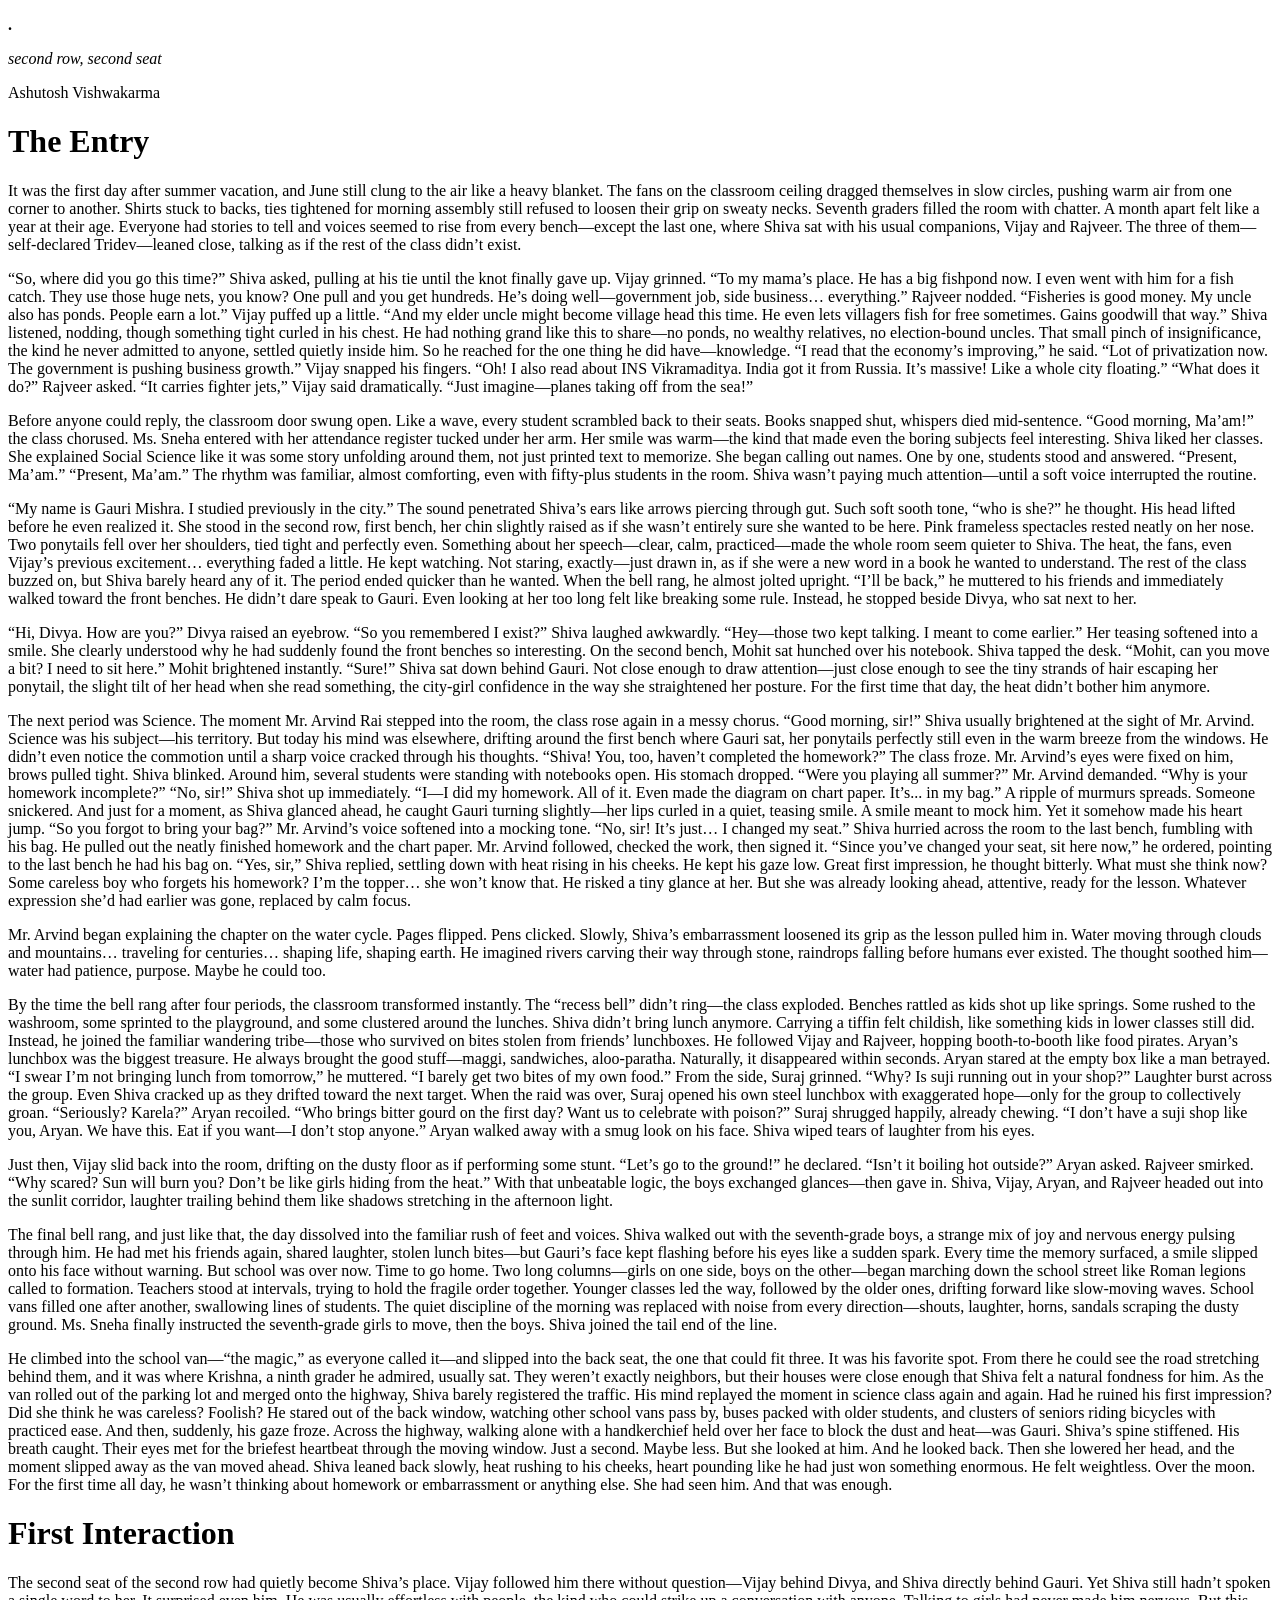
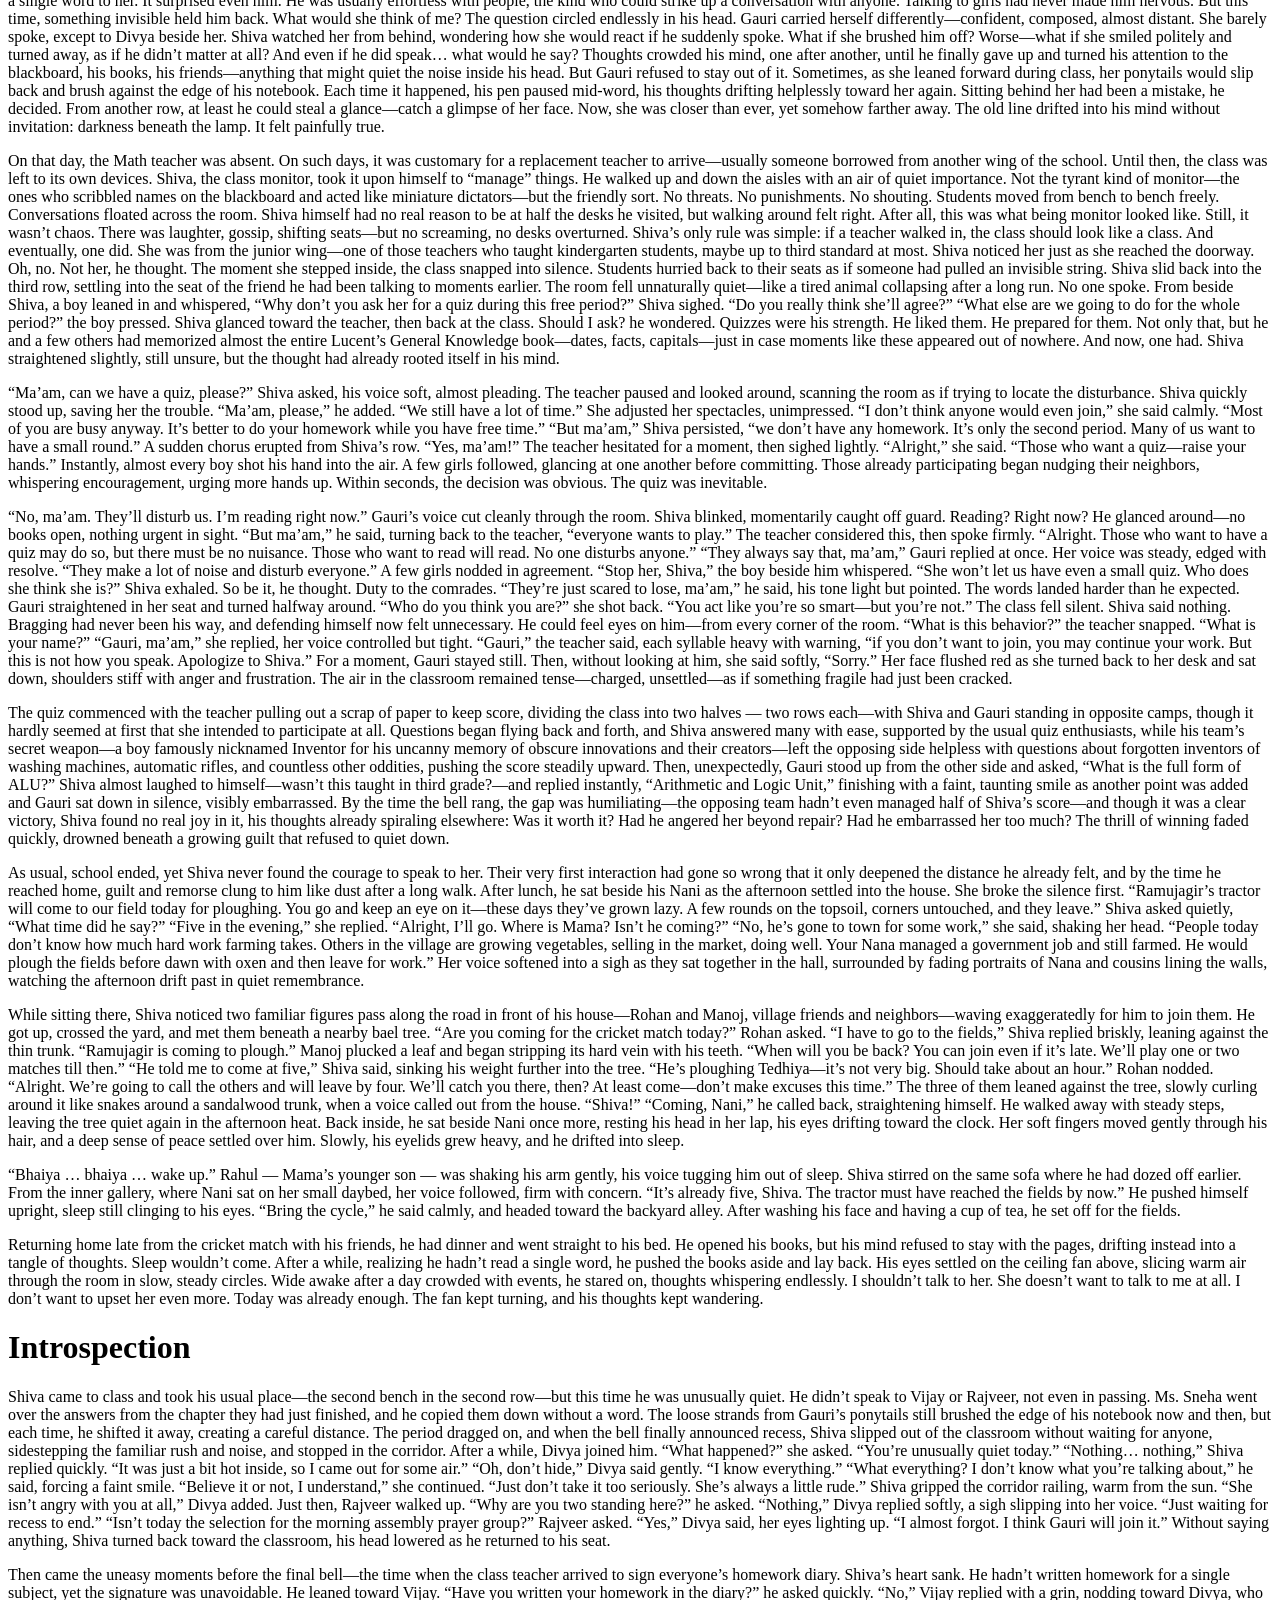
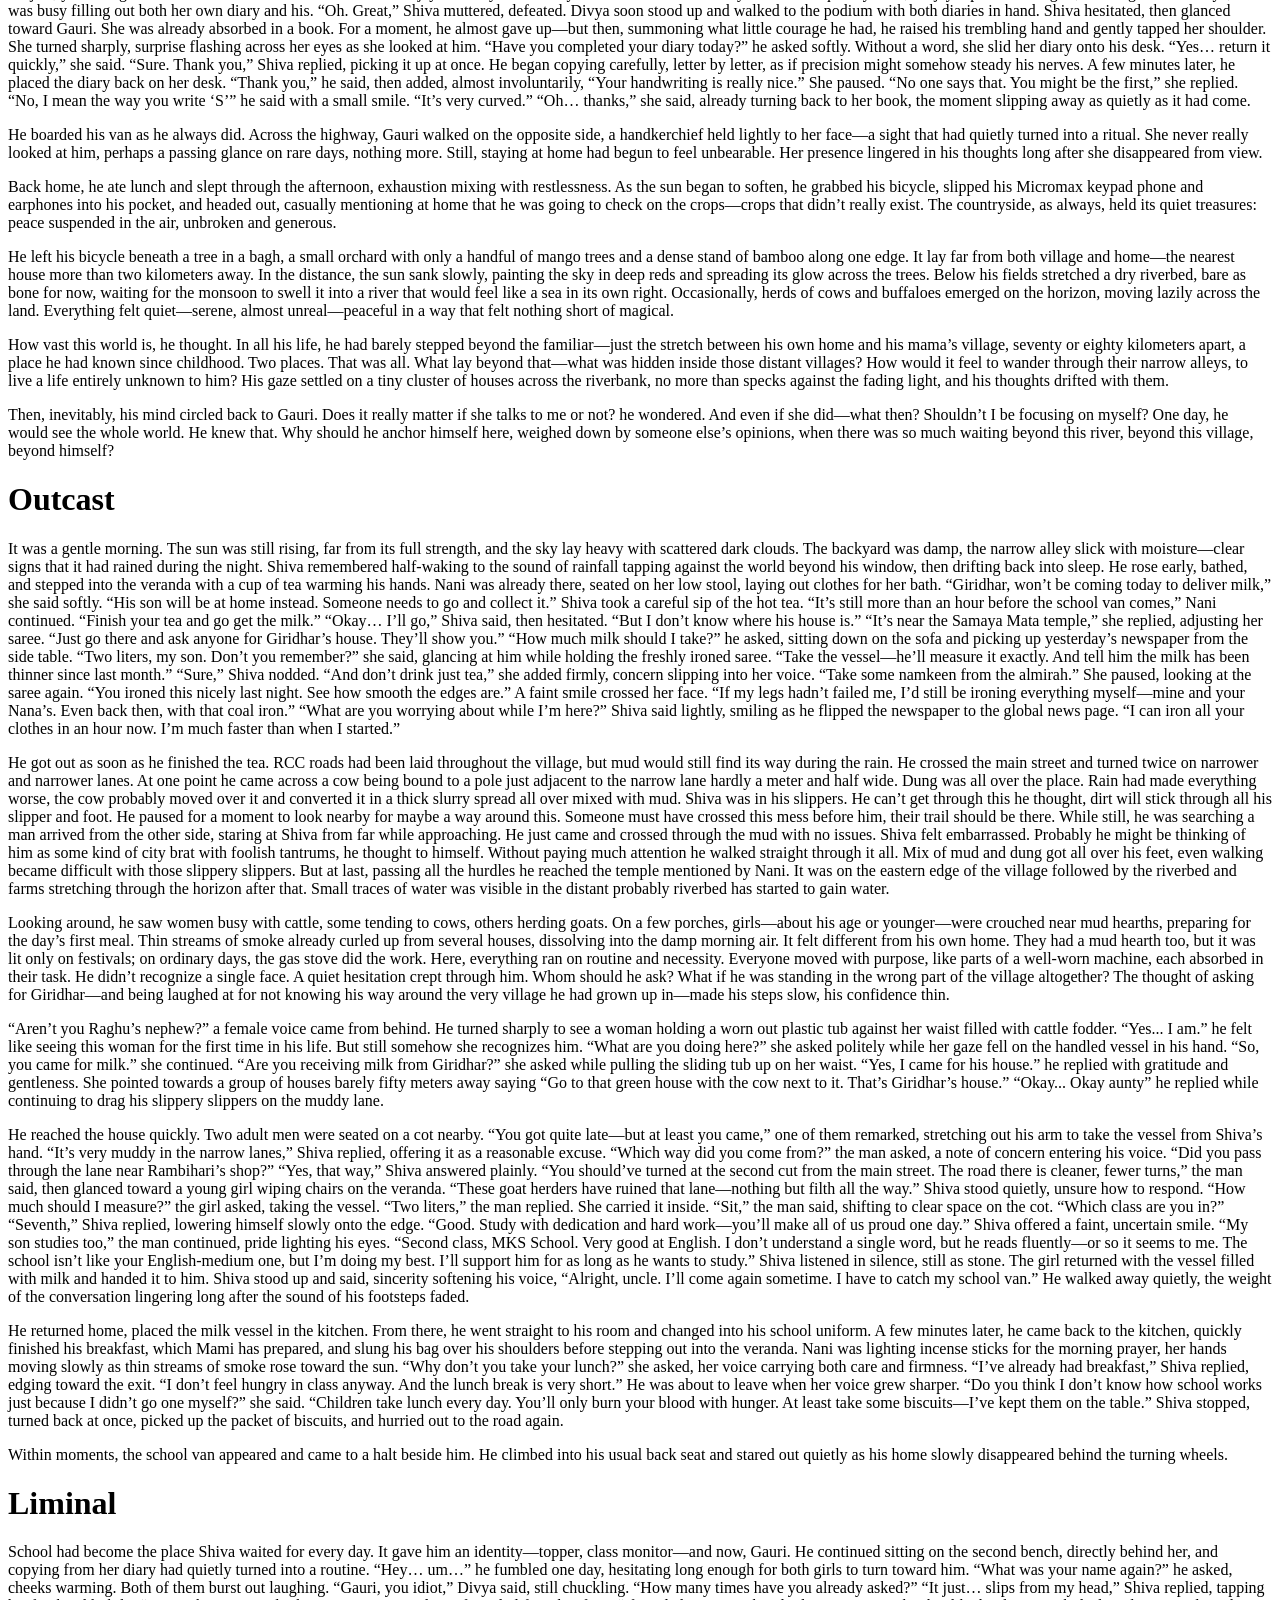
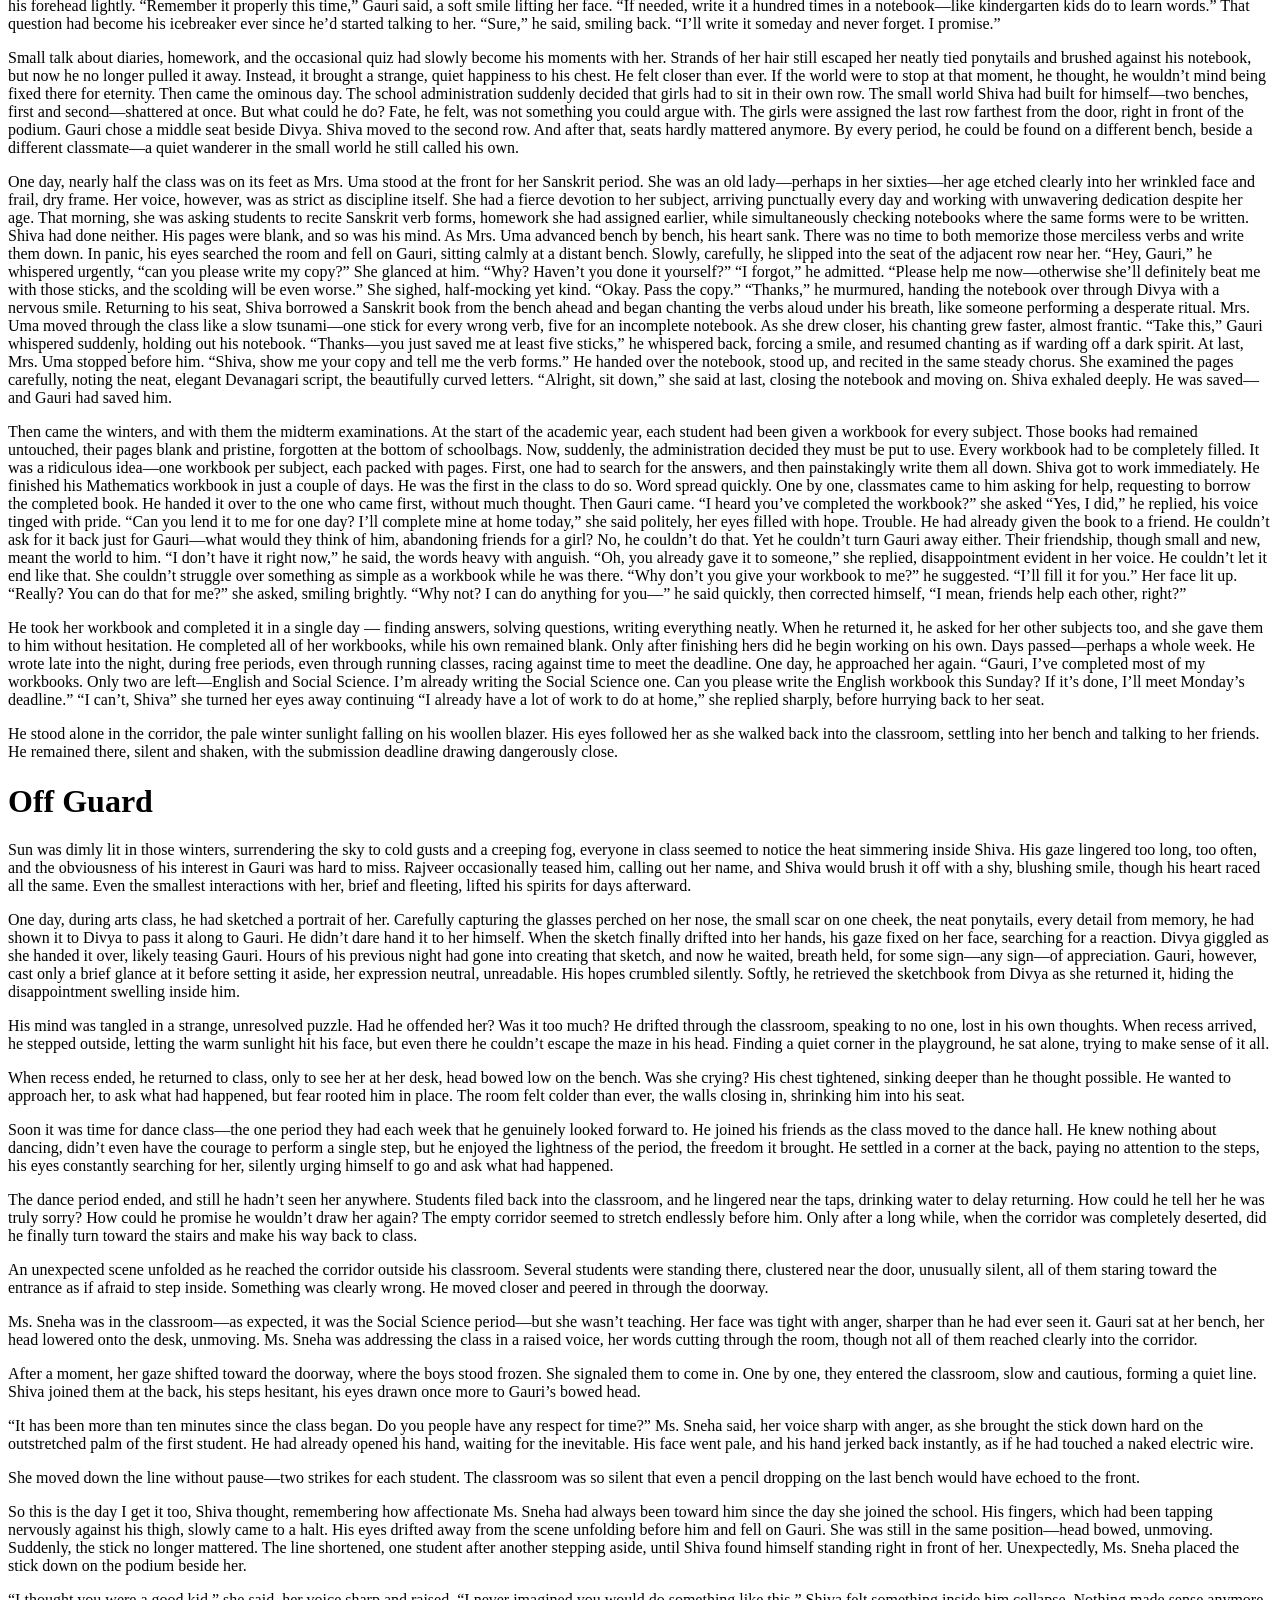
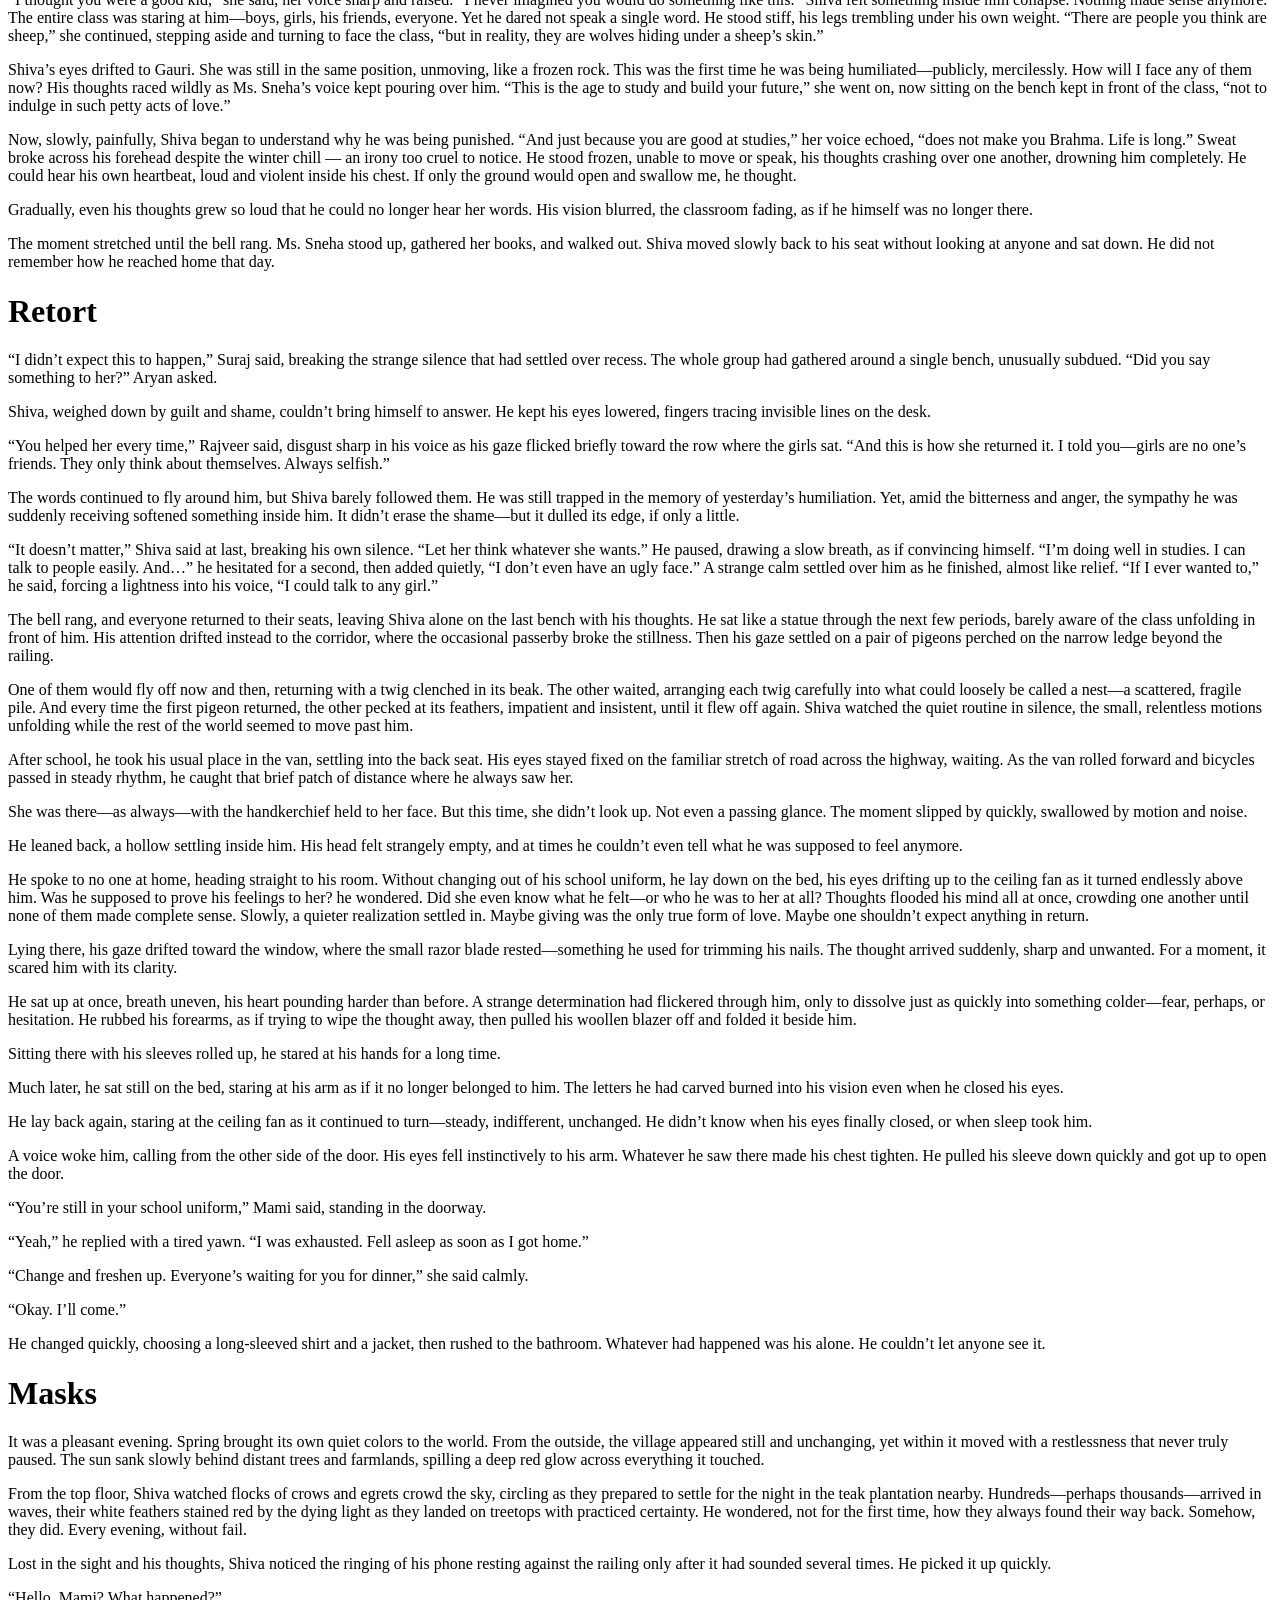
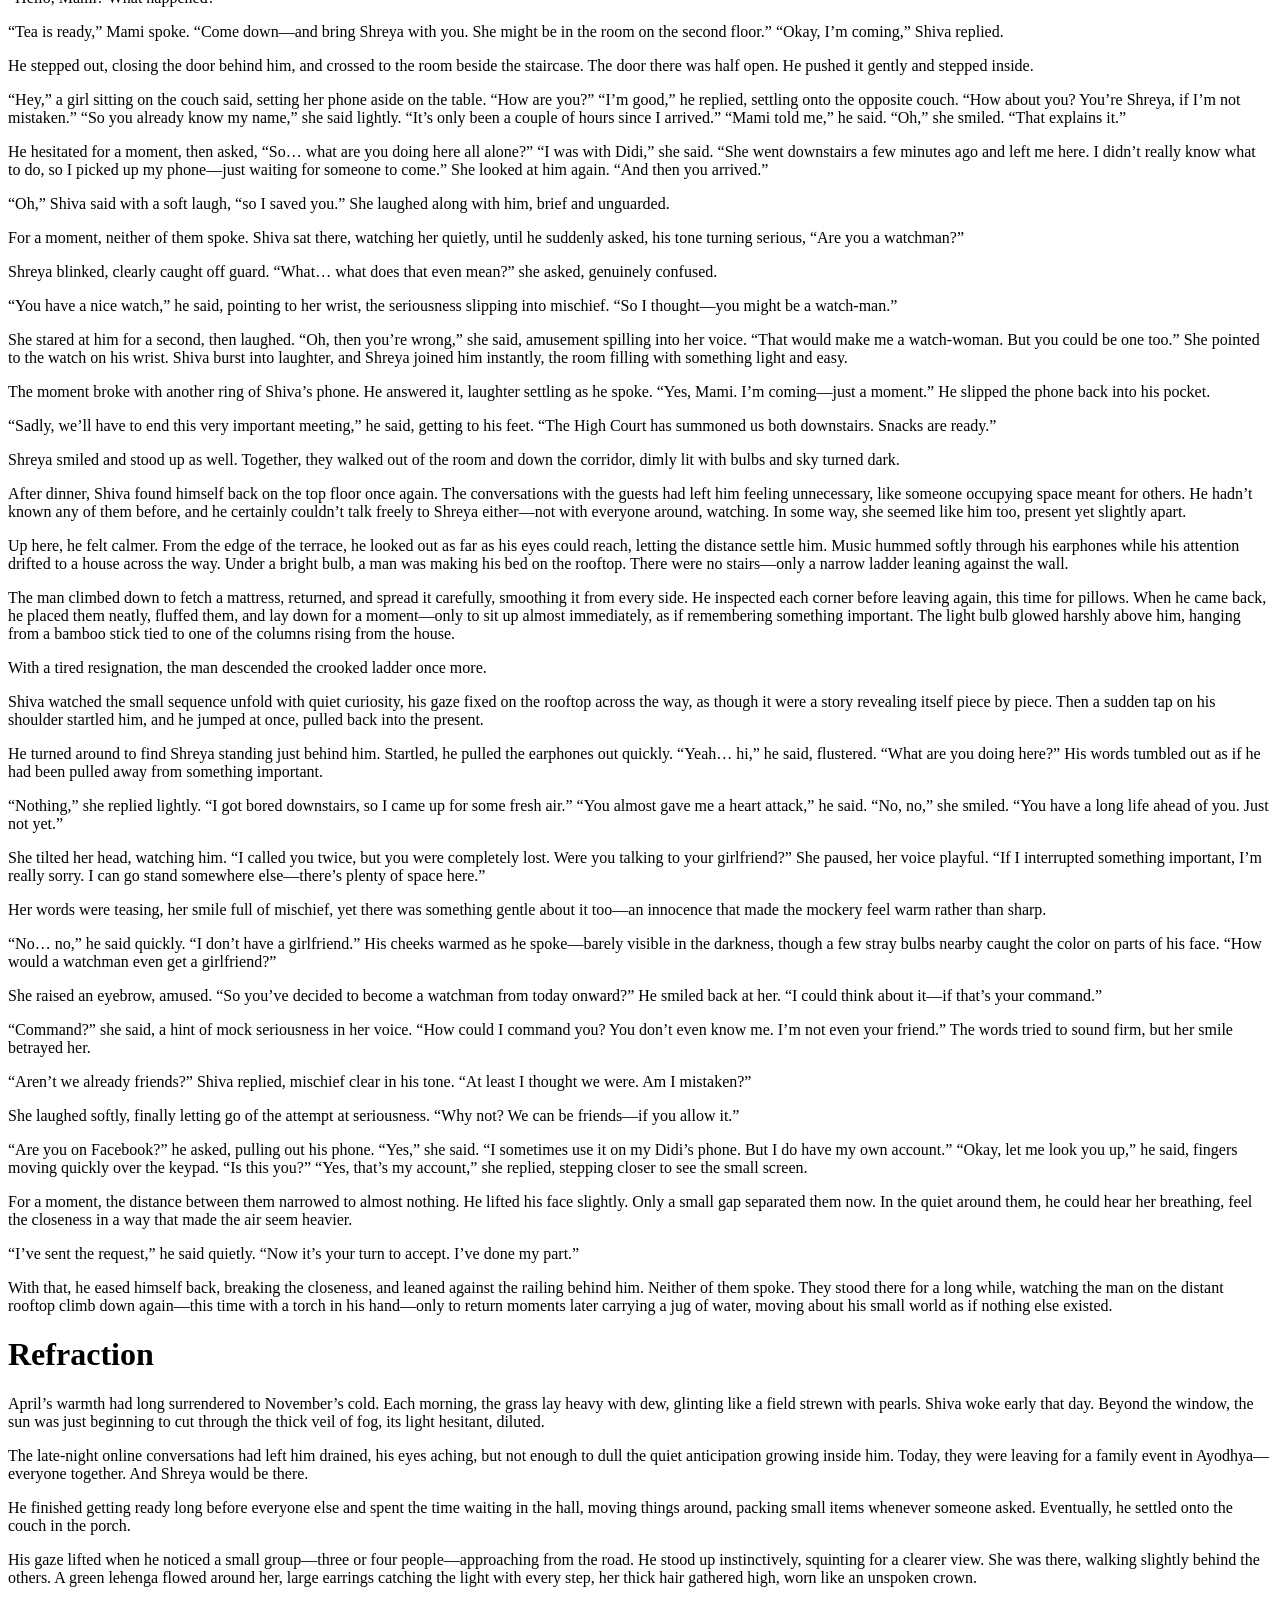
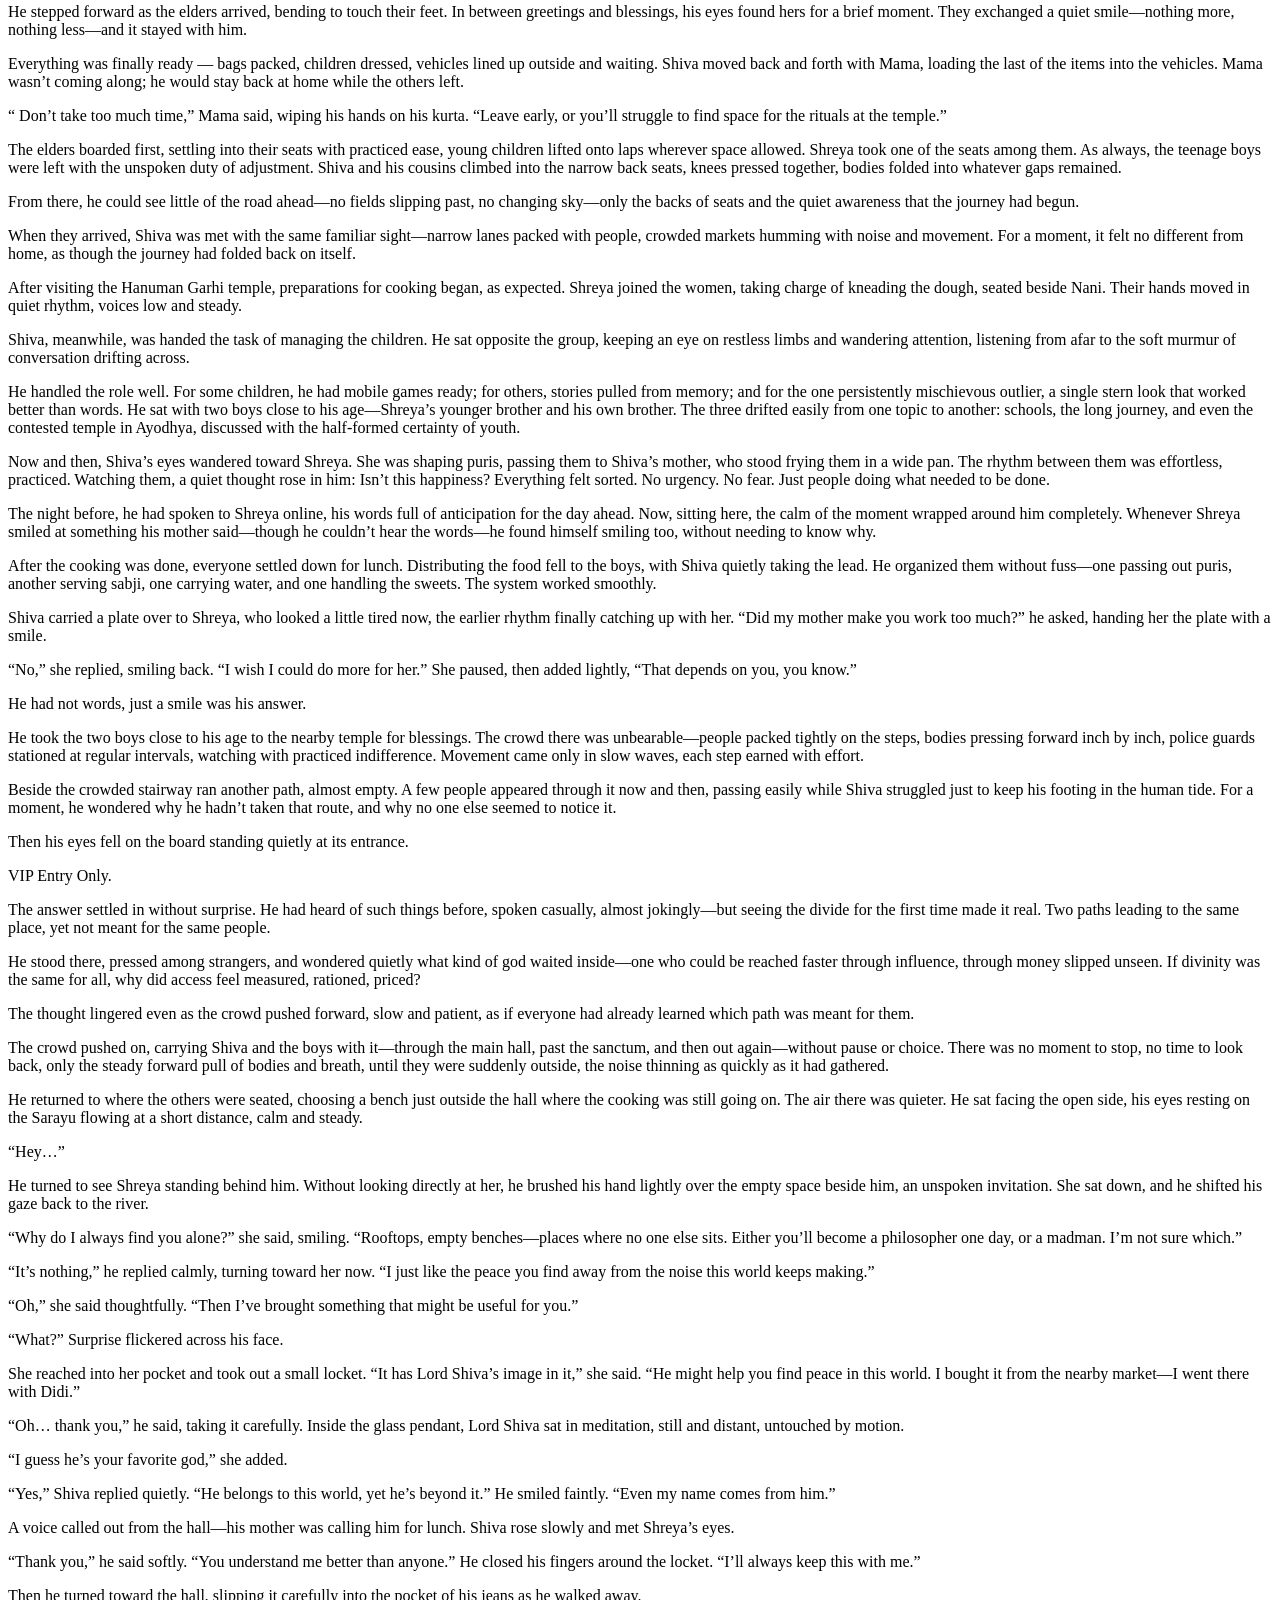
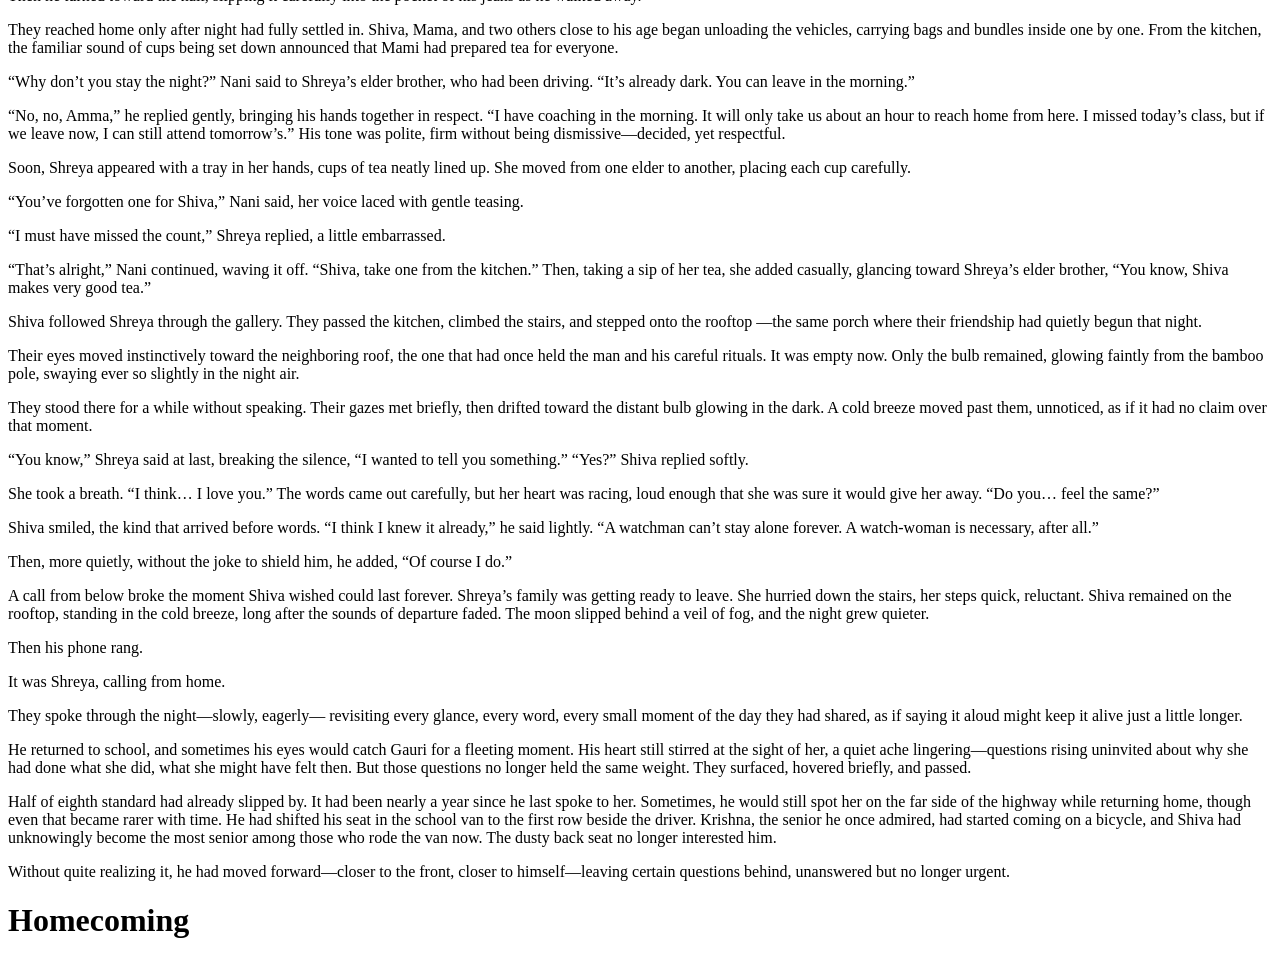
==== index.html @ 2af482b9 "Added html" ====
<!DOCTYPE html>
<html xmlns="http://www.w3.org/1999/xhtml" lang="" xml:lang="">
<head>
  <meta charset="utf-8" />
  <meta name="generator" content="pandoc" />
  <meta name="viewport" content="width=device-width, initial-scale=1.0, user-scalable=yes" />
  <title>[dot]</title>
  <style>
    code{white-space: pre-wrap;}
    span.smallcaps{font-variant: small-caps;}
    div.columns{display: flex; gap: min(4vw, 1.5em);}
    div.column{flex: auto; overflow-x: auto;}
    div.hanging-indent{margin-left: 1.5em; text-indent: -1.5em;}
    /* The extra [class] is a hack that increases specificity enough to
       override a similar rule in reveal.js */
    ul.task-list[class]{list-style: none;}
    ul.task-list li input[type="checkbox"] {
      font-size: inherit;
      width: 0.8em;
      margin: 0 0.8em 0.2em -1.6em;
      vertical-align: middle;
    }
  </style>
  <link rel="stylesheet" href="style.css" />
</head>
<body>
<div class="titlepage">
<div class="center">
<p><span><strong>.</strong></span></p>
<p><span><em>second row, second seat</em></span></p>
<p><span>Ashutosh Vishwakarma</span></p>
</div>
</div>
<h1 id="the-entry">The Entry</h1>
<p>It was the first day after summer vacation, and June still clung to
the air like a heavy blanket. The fans on the classroom ceiling dragged
themselves in slow circles, pushing warm air from one corner to another.
Shirts stuck to backs, ties tightened for morning assembly still refused
to loosen their grip on sweaty necks. Seventh graders filled the room
with chatter. A month apart felt like a year at their age. Everyone had
stories to tell and voices seemed to rise from every bench—except the
last one, where Shiva sat with his usual companions, Vijay and Rajveer.
The three of them—self-declared Tridev—leaned close, talking as if the
rest of the class didn’t exist.</p>
<p>“So, where did you go this time?” Shiva asked, pulling at his tie
until the knot finally gave up. Vijay grinned. “To my mama’s place. He
has a big fishpond now. I even went with him for a fish catch. They use
those huge nets, you know? One pull and you get hundreds. He’s doing
well—government job, side business… everything.” Rajveer nodded.
“Fisheries is good money. My uncle also has ponds. People earn a lot.”
Vijay puffed up a little. “And my elder uncle might become village head
this time. He even lets villagers fish for free sometimes. Gains
goodwill that way.” Shiva listened, nodding, though something tight
curled in his chest. He had nothing grand like this to share—no ponds,
no wealthy relatives, no election-bound uncles. That small pinch of
insignificance, the kind he never admitted to anyone, settled quietly
inside him. So he reached for the one thing he did have—knowledge. “I
read that the economy’s improving,” he said. “Lot of privatization now.
The government is pushing business growth.” Vijay snapped his fingers.
“Oh! I also read about INS Vikramaditya. India got it from Russia. It’s
massive! Like a whole city floating.” “What does it do?” Rajveer asked.
“It carries fighter jets,” Vijay said dramatically. “Just imagine—planes
taking off from the sea!”</p>
<p>Before anyone could reply, the classroom door swung open. Like a
wave, every student scrambled back to their seats. Books snapped shut,
whispers died mid-sentence. “Good morning, Ma’am!” the class chorused.
Ms. Sneha entered with her attendance register tucked under her arm. Her
smile was warm—the kind that made even the boring subjects feel
interesting. Shiva liked her classes. She explained Social Science like
it was some story unfolding around them, not just printed text to
memorize. She began calling out names. One by one, students stood and
answered. “Present, Ma’am.” “Present, Ma’am.” The rhythm was familiar,
almost comforting, even with fifty-plus students in the room. Shiva
wasn’t paying much attention—until a soft voice interrupted the
routine.</p>
<p>“My name is Gauri Mishra. I studied previously in the city.” The
sound penetrated Shiva’s ears like arrows piercing through gut. Such
soft sooth tone, “who is she?” he thought. His head lifted before he
even realized it. She stood in the second row, first bench, her chin
slightly raised as if she wasn’t entirely sure she wanted to be here.
Pink frameless spectacles rested neatly on her nose. Two ponytails fell
over her shoulders, tied tight and perfectly even. Something about her
speech—clear, calm, practiced—made the whole room seem quieter to Shiva.
The heat, the fans, even Vijay’s previous excitement… everything faded a
little. He kept watching. Not staring, exactly—just drawn in, as if she
were a new word in a book he wanted to understand. The rest of the class
buzzed on, but Shiva barely heard any of it. The period ended quicker
than he wanted. When the bell rang, he almost jolted upright. “I’ll be
back,” he muttered to his friends and immediately walked toward the
front benches. He didn’t dare speak to Gauri. Even looking at her too
long felt like breaking some rule. Instead, he stopped beside Divya, who
sat next to her.</p>
<p>“Hi, Divya. How are you?” Divya raised an eyebrow. “So you remembered
I exist?” Shiva laughed awkwardly. “Hey—those two kept talking. I meant
to come earlier.” Her teasing softened into a smile. She clearly
understood why he had suddenly found the front benches so interesting.
On the second bench, Mohit sat hunched over his notebook. Shiva tapped
the desk. “Mohit, can you move a bit? I need to sit here.” Mohit
brightened instantly. “Sure!” Shiva sat down behind Gauri. Not close
enough to draw attention—just close enough to see the tiny strands of
hair escaping her ponytail, the slight tilt of her head when she read
something, the city-girl confidence in the way she straightened her
posture. For the first time that day, the heat didn’t bother him
anymore.</p>
<p>The next period was Science. The moment Mr. Arvind Rai stepped into
the room, the class rose again in a messy chorus. “Good morning, sir!”
Shiva usually brightened at the sight of Mr. Arvind. Science was his
subject—his territory. But today his mind was elsewhere, drifting around
the first bench where Gauri sat, her ponytails perfectly still even in
the warm breeze from the windows. He didn’t even notice the commotion
until a sharp voice cracked through his thoughts. “Shiva! You, too,
haven’t completed the homework?” The class froze. Mr. Arvind’s eyes were
fixed on him, brows pulled tight. Shiva blinked. Around him, several
students were standing with notebooks open. His stomach dropped. “Were
you playing all summer?” Mr. Arvind demanded. “Why is your homework
incomplete?” “No, sir!” Shiva shot up immediately. “I—I did my homework.
All of it. Even made the diagram on chart paper. It’s... in my bag.” A
ripple of murmurs spreads. Someone snickered. And just for a moment, as
Shiva glanced ahead, he caught Gauri turning slightly—her lips curled in
a quiet, teasing smile. A smile meant to mock him. Yet it somehow made
his heart jump. “So you forgot to bring your bag?” Mr. Arvind’s voice
softened into a mocking tone. “No, sir! It’s just… I changed my seat.”
Shiva hurried across the room to the last bench, fumbling with his bag.
He pulled out the neatly finished homework and the chart paper. Mr.
Arvind followed, checked the work, then signed it. “Since you’ve changed
your seat, sit here now,” he ordered, pointing to the last bench he had
his bag on. “Yes, sir,” Shiva replied, settling down with heat rising in
his cheeks. He kept his gaze low. Great first impression, he thought
bitterly. What must she think now? Some careless boy who forgets his
homework? I’m the topper… she won’t know that. He risked a tiny glance
at her. But she was already looking ahead, attentive, ready for the
lesson. Whatever expression she’d had earlier was gone, replaced by calm
focus.</p>
<p>Mr. Arvind began explaining the chapter on the water cycle. Pages
flipped. Pens clicked. Slowly, Shiva’s embarrassment loosened its grip
as the lesson pulled him in. Water moving through clouds and mountains…
traveling for centuries… shaping life, shaping earth. He imagined rivers
carving their way through stone, raindrops falling before humans ever
existed. The thought soothed him—water had patience, purpose. Maybe he
could too.</p>
<p>By the time the bell rang after four periods, the classroom
transformed instantly. The “recess bell” didn’t ring—the class exploded.
Benches rattled as kids shot up like springs. Some rushed to the
washroom, some sprinted to the playground, and some clustered around the
lunches. Shiva didn’t bring lunch anymore. Carrying a tiffin felt
childish, like something kids in lower classes still did. Instead, he
joined the familiar wandering tribe—those who survived on bites stolen
from friends’ lunchboxes. He followed Vijay and Rajveer, hopping
booth-to-booth like food pirates. Aryan’s lunchbox was the biggest
treasure. He always brought the good stuff—maggi, sandwiches,
aloo-paratha. Naturally, it disappeared within seconds. Aryan stared at
the empty box like a man betrayed. “I swear I’m not bringing lunch from
tomorrow,” he muttered. “I barely get two bites of my own food.” From
the side, Suraj grinned. “Why? Is suji running out in your shop?”
Laughter burst across the group. Even Shiva cracked up as they drifted
toward the next target. When the raid was over, Suraj opened his own
steel lunchbox with exaggerated hope—only for the group to collectively
groan. “Seriously? Karela?” Aryan recoiled. “Who brings bitter gourd on
the first day? Want us to celebrate with poison?” Suraj shrugged
happily, already chewing. “I don’t have a suji shop like you, Aryan. We
have this. Eat if you want—I don’t stop anyone.” Aryan walked away with
a smug look on his face. Shiva wiped tears of laughter from his
eyes.</p>
<p>Just then, Vijay slid back into the room, drifting on the dusty floor
as if performing some stunt. “Let’s go to the ground!” he declared.
“Isn’t it boiling hot outside?” Aryan asked. Rajveer smirked. “Why
scared? Sun will burn you? Don’t be like girls hiding from the heat.”
With that unbeatable logic, the boys exchanged glances—then gave in.
Shiva, Vijay, Aryan, and Rajveer headed out into the sunlit corridor,
laughter trailing behind them like shadows stretching in the afternoon
light.</p>
<p>The final bell rang, and just like that, the day dissolved into the
familiar rush of feet and voices. Shiva walked out with the
seventh-grade boys, a strange mix of joy and nervous energy pulsing
through him. He had met his friends again, shared laughter, stolen lunch
bites—but Gauri’s face kept flashing before his eyes like a sudden
spark. Every time the memory surfaced, a smile slipped onto his face
without warning. But school was over now. Time to go home. Two long
columns—girls on one side, boys on the other—began marching down the
school street like Roman legions called to formation. Teachers stood at
intervals, trying to hold the fragile order together. Younger classes
led the way, followed by the older ones, drifting forward like
slow-moving waves. School vans filled one after another, swallowing
lines of students. The quiet discipline of the morning was replaced with
noise from every direction—shouts, laughter, horns, sandals scraping the
dusty ground. Ms. Sneha finally instructed the seventh-grade girls to
move, then the boys. Shiva joined the tail end of the line.</p>
<p>He climbed into the school van—“the magic,” as everyone called it—and
slipped into the back seat, the one that could fit three. It was his
favorite spot. From there he could see the road stretching behind them,
and it was where Krishna, a ninth grader he admired, usually sat. They
weren’t exactly neighbors, but their houses were close enough that Shiva
felt a natural fondness for him. As the van rolled out of the parking
lot and merged onto the highway, Shiva barely registered the traffic.
His mind replayed the moment in science class again and again. Had he
ruined his first impression? Did she think he was careless? Foolish? He
stared out of the back window, watching other school vans pass by, buses
packed with older students, and clusters of seniors riding bicycles with
practiced ease. And then, suddenly, his gaze froze. Across the highway,
walking alone with a handkerchief held over her face to block the dust
and heat—was Gauri. Shiva’s spine stiffened. His breath caught. Their
eyes met for the briefest heartbeat through the moving window. Just a
second. Maybe less. But she looked at him. And he looked back. Then she
lowered her head, and the moment slipped away as the van moved ahead.
Shiva leaned back slowly, heat rushing to his cheeks, heart pounding
like he had just won something enormous. He felt weightless. Over the
moon. For the first time all day, he wasn’t thinking about homework or
embarrassment or anything else. She had seen him. And that was
enough.</p>
<h1 id="first-interaction">First Interaction</h1>
<p>The second seat of the second row had quietly become Shiva’s place.
Vijay followed him there without question—Vijay behind Divya, and Shiva
directly behind Gauri. Yet Shiva still hadn’t spoken a single word to
her. It surprised even him. He was usually effortless with people, the
kind who could strike up a conversation with anyone. Talking to girls
had never made him nervous. But this time, something invisible held him
back. What would she think of me? The question circled endlessly in his
head. Gauri carried herself differently—confident, composed, almost
distant. She barely spoke, except to Divya beside her. Shiva watched her
from behind, wondering how she would react if he suddenly spoke. What if
she brushed him off? Worse—what if she smiled politely and turned away,
as if he didn’t matter at all? And even if he did speak… what would he
say? Thoughts crowded his mind, one after another, until he finally gave
up and turned his attention to the blackboard, his books, his
friends—anything that might quiet the noise inside his head. But Gauri
refused to stay out of it. Sometimes, as she leaned forward during
class, her ponytails would slip back and brush against the edge of his
notebook. Each time it happened, his pen paused mid-word, his thoughts
drifting helplessly toward her again. Sitting behind her had been a
mistake, he decided. From another row, at least he could steal a
glance—catch a glimpse of her face. Now, she was closer than ever, yet
somehow farther away. The old line drifted into his mind without
invitation: darkness beneath the lamp. It felt painfully true.</p>
<p>On that day, the Math teacher was absent. On such days, it was
customary for a replacement teacher to arrive—usually someone borrowed
from another wing of the school. Until then, the class was left to its
own devices. Shiva, the class monitor, took it upon himself to “manage”
things. He walked up and down the aisles with an air of quiet
importance. Not the tyrant kind of monitor—the ones who scribbled names
on the blackboard and acted like miniature dictators—but the friendly
sort. No threats. No punishments. No shouting. Students moved from bench
to bench freely. Conversations floated across the room. Shiva himself
had no real reason to be at half the desks he visited, but walking
around felt right. After all, this was what being monitor looked like.
Still, it wasn’t chaos. There was laughter, gossip, shifting seats—but
no screaming, no desks overturned. Shiva’s only rule was simple: if a
teacher walked in, the class should look like a class. And eventually,
one did. She was from the junior wing—one of those teachers who taught
kindergarten students, maybe up to third standard at most. Shiva noticed
her just as she reached the doorway. Oh, no. Not her, he thought. The
moment she stepped inside, the class snapped into silence. Students
hurried back to their seats as if someone had pulled an invisible
string. Shiva slid back into the third row, settling into the seat of
the friend he had been talking to moments earlier. The room fell
unnaturally quiet—like a tired animal collapsing after a long run. No
one spoke. From beside Shiva, a boy leaned in and whispered, “Why don’t
you ask her for a quiz during this free period?” Shiva sighed. “Do you
really think she’ll agree?” “What else are we going to do for the whole
period?” the boy pressed. Shiva glanced toward the teacher, then back at
the class. Should I ask? he wondered. Quizzes were his strength. He
liked them. He prepared for them. Not only that, but he and a few others
had memorized almost the entire Lucent’s General Knowledge book—dates,
facts, capitals—just in case moments like these appeared out of nowhere.
And now, one had. Shiva straightened slightly, still unsure, but the
thought had already rooted itself in his mind.</p>
<p>“Ma’am, can we have a quiz, please?” Shiva asked, his voice soft,
almost pleading. The teacher paused and looked around, scanning the room
as if trying to locate the disturbance. Shiva quickly stood up, saving
her the trouble. “Ma’am, please,” he added. “We still have a lot of
time.” She adjusted her spectacles, unimpressed. “I don’t think anyone
would even join,” she said calmly. “Most of you are busy anyway. It’s
better to do your homework while you have free time.” “But ma’am,” Shiva
persisted, “we don’t have any homework. It’s only the second period.
Many of us want to have a small round.” A sudden chorus erupted from
Shiva’s row. “Yes, ma’am!” The teacher hesitated for a moment, then
sighed lightly. “Alright,” she said. “Those who want a quiz—raise your
hands.” Instantly, almost every boy shot his hand into the air. A few
girls followed, glancing at one another before committing. Those already
participating began nudging their neighbors, whispering encouragement,
urging more hands up. Within seconds, the decision was obvious. The quiz
was inevitable.</p>
<p>“No, ma’am. They’ll disturb us. I’m reading right now.” Gauri’s voice
cut cleanly through the room. Shiva blinked, momentarily caught off
guard. Reading? Right now? He glanced around—no books open, nothing
urgent in sight. “But ma’am,” he said, turning back to the teacher,
“everyone wants to play.” The teacher considered this, then spoke
firmly. “Alright. Those who want to have a quiz may do so, but there
must be no nuisance. Those who want to read will read. No one disturbs
anyone.” “They always say that, ma’am,” Gauri replied at once. Her voice
was steady, edged with resolve. “They make a lot of noise and disturb
everyone.” A few girls nodded in agreement. “Stop her, Shiva,” the boy
beside him whispered. “She won’t let us have even a small quiz. Who does
she think she is?” Shiva exhaled. So be it, he thought. Duty to the
comrades. “They’re just scared to lose, ma’am,” he said, his tone light
but pointed. The words landed harder than he expected. Gauri
straightened in her seat and turned halfway around. “Who do you think
you are?” she shot back. “You act like you’re so smart—but you’re not.”
The class fell silent. Shiva said nothing. Bragging had never been his
way, and defending himself now felt unnecessary. He could feel eyes on
him—from every corner of the room. “What is this behavior?” the teacher
snapped. “What is your name?” “Gauri, ma’am,” she replied, her voice
controlled but tight. “Gauri,” the teacher said, each syllable heavy
with warning, “if you don’t want to join, you may continue your work.
But this is not how you speak. Apologize to Shiva.” For a moment, Gauri
stayed still. Then, without looking at him, she said softly, “Sorry.”
Her face flushed red as she turned back to her desk and sat down,
shoulders stiff with anger and frustration. The air in the classroom
remained tense—charged, unsettled—as if something fragile had just been
cracked.</p>
<p>The quiz commenced with the teacher pulling out a scrap of paper to
keep score, dividing the class into two halves — two rows each—with
Shiva and Gauri standing in opposite camps, though it hardly seemed at
first that she intended to participate at all. Questions began flying
back and forth, and Shiva answered many with ease, supported by the
usual quiz enthusiasts, while his team’s secret weapon—a boy famously
nicknamed Inventor for his uncanny memory of obscure innovations and
their creators—left the opposing side helpless with questions about
forgotten inventors of washing machines, automatic rifles, and countless
other oddities, pushing the score steadily upward. Then, unexpectedly,
Gauri stood up from the other side and asked, “What is the full form of
ALU?” Shiva almost laughed to himself—wasn’t this taught in third
grade?—and replied instantly, “Arithmetic and Logic Unit,” finishing
with a faint, taunting smile as another point was added and Gauri sat
down in silence, visibly embarrassed. By the time the bell rang, the gap
was humiliating—the opposing team hadn’t even managed half of Shiva’s
score—and though it was a clear victory, Shiva found no real joy in it,
his thoughts already spiraling elsewhere: Was it worth it? Had he
angered her beyond repair? Had he embarrassed her too much? The thrill
of winning faded quickly, drowned beneath a growing guilt that refused
to quiet down.</p>
<p>As usual, school ended, yet Shiva never found the courage to speak to
her. Their very first interaction had gone so wrong that it only
deepened the distance he already felt, and by the time he reached home,
guilt and remorse clung to him like dust after a long walk. After lunch,
he sat beside his Nani as the afternoon settled into the house. She
broke the silence first. “Ramujagir’s tractor will come to our field
today for ploughing. You go and keep an eye on it—these days they’ve
grown lazy. A few rounds on the topsoil, corners untouched, and they
leave.” Shiva asked quietly, “What time did he say?” “Five in the
evening,” she replied. “Alright, I’ll go. Where is Mama? Isn’t he
coming?” “No, he’s gone to town for some work,” she said, shaking her
head. “People today don’t know how much hard work farming takes. Others
in the village are growing vegetables, selling in the market, doing
well. Your Nana managed a government job and still farmed. He would
plough the fields before dawn with oxen and then leave for work.” Her
voice softened into a sigh as they sat together in the hall, surrounded
by fading portraits of Nana and cousins lining the walls, watching the
afternoon drift past in quiet remembrance.</p>
<p>While sitting there, Shiva noticed two familiar figures pass along
the road in front of his house—Rohan and Manoj, village friends and
neighbors—waving exaggeratedly for him to join them. He got up, crossed
the yard, and met them beneath a nearby bael tree. “Are you coming for
the cricket match today?” Rohan asked. “I have to go to the fields,”
Shiva replied briskly, leaning against the thin trunk. “Ramujagir is
coming to plough.” Manoj plucked a leaf and began stripping its hard
vein with his teeth. “When will you be back? You can join even if it’s
late. We’ll play one or two matches till then.” “He told me to come at
five,” Shiva said, sinking his weight further into the tree. “He’s
ploughing Tedhiya—it’s not very big. Should take about an hour.” Rohan
nodded. “Alright. We’re going to call the others and will leave by four.
We’ll catch you there, then? At least come—don’t make excuses this
time.” The three of them leaned against the tree, slowly curling around
it like snakes around a sandalwood trunk, when a voice called out from
the house. “Shiva!” “Coming, Nani,” he called back, straightening
himself. He walked away with steady steps, leaving the tree quiet again
in the afternoon heat. Back inside, he sat beside Nani once more,
resting his head in her lap, his eyes drifting toward the clock. Her
soft fingers moved gently through his hair, and a deep sense of peace
settled over him. Slowly, his eyelids grew heavy, and he drifted into
sleep.</p>
<p>“Bhaiya … bhaiya … wake up.” Rahul — Mama’s younger son — was shaking
his arm gently, his voice tugging him out of sleep. Shiva stirred on the
same sofa where he had dozed off earlier. From the inner gallery, where
Nani sat on her small daybed, her voice followed, firm with concern.
“It’s already five, Shiva. The tractor must have reached the fields by
now.” He pushed himself upright, sleep still clinging to his eyes.
“Bring the cycle,” he said calmly, and headed toward the backyard alley.
After washing his face and having a cup of tea, he set off for the
fields.</p>
<p>Returning home late from the cricket match with his friends, he had
dinner and went straight to his bed. He opened his books, but his mind
refused to stay with the pages, drifting instead into a tangle of
thoughts. Sleep wouldn’t come. After a while, realizing he hadn’t read a
single word, he pushed the books aside and lay back. His eyes settled on
the ceiling fan above, slicing warm air through the room in slow, steady
circles. Wide awake after a day crowded with events, he stared on,
thoughts whispering endlessly. I shouldn’t talk to her. She doesn’t want
to talk to me at all. I don’t want to upset her even more. Today was
already enough. The fan kept turning, and his thoughts kept
wandering.</p>
<h1 id="introspection">Introspection</h1>
<p>Shiva came to class and took his usual place—the second bench in the
second row—but this time he was unusually quiet. He didn’t speak to
Vijay or Rajveer, not even in passing. Ms. Sneha went over the answers
from the chapter they had just finished, and he copied them down without
a word. The loose strands from Gauri’s ponytails still brushed the edge
of his notebook now and then, but each time, he shifted it away,
creating a careful distance. The period dragged on, and when the bell
finally announced recess, Shiva slipped out of the classroom without
waiting for anyone, sidestepping the familiar rush and noise, and
stopped in the corridor. After a while, Divya joined him. “What
happened?” she asked. “You’re unusually quiet today.” “Nothing…
nothing,” Shiva replied quickly. “It was just a bit hot inside, so I
came out for some air.” “Oh, don’t hide,” Divya said gently. “I know
everything.” “What everything? I don’t know what you’re talking about,”
he said, forcing a faint smile. “Believe it or not, I understand,” she
continued. “Just don’t take it too seriously. She’s always a little
rude.” Shiva gripped the corridor railing, warm from the sun. “She isn’t
angry with you at all,” Divya added. Just then, Rajveer walked up. “Why
are you two standing here?” he asked. “Nothing,” Divya replied softly, a
sigh slipping into her voice. “Just waiting for recess to end.” “Isn’t
today the selection for the morning assembly prayer group?” Rajveer
asked. “Yes,” Divya said, her eyes lighting up. “I almost forgot. I
think Gauri will join it.” Without saying anything, Shiva turned back
toward the classroom, his head lowered as he returned to his seat.</p>
<p>Then came the uneasy moments before the final bell—the time when the
class teacher arrived to sign everyone’s homework diary. Shiva’s heart
sank. He hadn’t written homework for a single subject, yet the signature
was unavoidable. He leaned toward Vijay. “Have you written your homework
in the diary?” he asked quickly. “No,” Vijay replied with a grin,
nodding toward Divya, who was busy filling out both her own diary and
his. “Oh. Great,” Shiva muttered, defeated. Divya soon stood up and
walked to the podium with both diaries in hand. Shiva hesitated, then
glanced toward Gauri. She was already absorbed in a book. For a moment,
he almost gave up—but then, summoning what little courage he had, he
raised his trembling hand and gently tapped her shoulder. She turned
sharply, surprise flashing across her eyes as she looked at him. “Have
you completed your diary today?” he asked softly. Without a word, she
slid her diary onto his desk. “Yes… return it quickly,” she said. “Sure.
Thank you,” Shiva replied, picking it up at once. He began copying
carefully, letter by letter, as if precision might somehow steady his
nerves. A few minutes later, he placed the diary back on her desk.
“Thank you,” he said, then added, almost involuntarily, “Your
handwriting is really nice.” She paused. “No one says that. You might be
the first,” she replied. “No, I mean the way you write ‘S’” he said with
a small smile. “It’s very curved.” “Oh… thanks,” she said, already
turning back to her book, the moment slipping away as quietly as it had
come.</p>
<p>He boarded his van as he always did. Across the highway, Gauri walked
on the opposite side, a handkerchief held lightly to her face—a sight
that had quietly turned into a ritual. She never really looked at him,
perhaps a passing glance on rare days, nothing more. Still, staying at
home had begun to feel unbearable. Her presence lingered in his thoughts
long after she disappeared from view.</p>
<p>Back home, he ate lunch and slept through the afternoon, exhaustion
mixing with restlessness. As the sun began to soften, he grabbed his
bicycle, slipped his Micromax keypad phone and earphones into his
pocket, and headed out, casually mentioning at home that he was going to
check on the crops—crops that didn’t really exist. The countryside, as
always, held its quiet treasures: peace suspended in the air, unbroken
and generous.</p>
<p>He left his bicycle beneath a tree in a bagh, a small orchard with
only a handful of mango trees and a dense stand of bamboo along one
edge. It lay far from both village and home—the nearest house more than
two kilometers away. In the distance, the sun sank slowly, painting the
sky in deep reds and spreading its glow across the trees. Below his
fields stretched a dry riverbed, bare as bone for now, waiting for the
monsoon to swell it into a river that would feel like a sea in its own
right. Occasionally, herds of cows and buffaloes emerged on the horizon,
moving lazily across the land. Everything felt quiet—serene, almost
unreal—peaceful in a way that felt nothing short of magical.</p>
<p>How vast this world is, he thought. In all his life, he had barely
stepped beyond the familiar—just the stretch between his own home and
his mama’s village, seventy or eighty kilometers apart, a place he had
known since childhood. Two places. That was all. What lay beyond
that—what was hidden inside those distant villages? How would it feel to
wander through their narrow alleys, to live a life entirely unknown to
him? His gaze settled on a tiny cluster of houses across the riverbank,
no more than specks against the fading light, and his thoughts drifted
with them.</p>
<p>Then, inevitably, his mind circled back to Gauri. Does it really
matter if she talks to me or not? he wondered. And even if she did—what
then? Shouldn’t I be focusing on myself? One day, he would see the whole
world. He knew that. Why should he anchor himself here, weighed down by
someone else’s opinions, when there was so much waiting beyond this
river, beyond this village, beyond himself?</p>
<h1 id="outcast">Outcast</h1>
<p>It was a gentle morning. The sun was still rising, far from its full
strength, and the sky lay heavy with scattered dark clouds. The backyard
was damp, the narrow alley slick with moisture—clear signs that it had
rained during the night. Shiva remembered half-waking to the sound of
rainfall tapping against the world beyond his window, then drifting back
into sleep. He rose early, bathed, and stepped into the veranda with a
cup of tea warming his hands. Nani was already there, seated on her low
stool, laying out clothes for her bath. “Giridhar, won’t be coming today
to deliver milk,” she said softly. “His son will be at home instead.
Someone needs to go and collect it.” Shiva took a careful sip of the hot
tea. “It’s still more than an hour before the school van comes,” Nani
continued. “Finish your tea and go get the milk.” “Okay… I’ll go,” Shiva
said, then hesitated. “But I don’t know where his house is.” “It’s near
the Samaya Mata temple,” she replied, adjusting her saree. “Just go
there and ask anyone for Giridhar’s house. They’ll show you.” “How much
milk should I take?” he asked, sitting down on the sofa and picking up
yesterday’s newspaper from the side table. “Two liters, my son. Don’t
you remember?” she said, glancing at him while holding the freshly
ironed saree. “Take the vessel—he’ll measure it exactly. And tell him
the milk has been thinner since last month.” “Sure,” Shiva nodded. “And
don’t drink just tea,” she added firmly, concern slipping into her
voice. “Take some namkeen from the almirah.” She paused, looking at the
saree again. “You ironed this nicely last night. See how smooth the
edges are.” A faint smile crossed her face. “If my legs hadn’t failed
me, I’d still be ironing everything myself—mine and your Nana’s. Even
back then, with that coal iron.” “What are you worrying about while I’m
here?” Shiva said lightly, smiling as he flipped the newspaper to the
global news page. “I can iron all your clothes in an hour now. I’m much
faster than when I started.”</p>
<p>He got out as soon as he finished the tea. RCC roads had been laid
throughout the village, but mud would still find its way during the
rain. He crossed the main street and turned twice on narrower and
narrower lanes. At one point he came across a cow being bound to a pole
just adjacent to the narrow lane hardly a meter and half wide. Dung was
all over the place. Rain had made everything worse, the cow probably
moved over it and converted it in a thick slurry spread all over mixed
with mud. Shiva was in his slippers. He can’t get through this he
thought, dirt will stick through all his slipper and foot. He paused for
a moment to look nearby for maybe a way around this. Someone must have
crossed this mess before him, their trail should be there. While still,
he was searching a man arrived from the other side, staring at Shiva
from far while approaching. He just came and crossed through the mud
with no issues. Shiva felt embarrassed. Probably he might be thinking of
him as some kind of city brat with foolish tantrums, he thought to
himself. Without paying much attention he walked straight through it
all. Mix of mud and dung got all over his feet, even walking became
difficult with those slippery slippers. But at last, passing all the
hurdles he reached the temple mentioned by Nani. It was on the eastern
edge of the village followed by the riverbed and farms stretching
through the horizon after that. Small traces of water was visible in the
distant probably riverbed has started to gain water.</p>
<p>Looking around, he saw women busy with cattle, some tending to cows,
others herding goats. On a few porches, girls—about his age or
younger—were crouched near mud hearths, preparing for the day’s first
meal. Thin streams of smoke already curled up from several houses,
dissolving into the damp morning air. It felt different from his own
home. They had a mud hearth too, but it was lit only on festivals; on
ordinary days, the gas stove did the work. Here, everything ran on
routine and necessity. Everyone moved with purpose, like parts of a
well-worn machine, each absorbed in their task. He didn’t recognize a
single face. A quiet hesitation crept through him. Whom should he ask?
What if he was standing in the wrong part of the village altogether? The
thought of asking for Giridhar—and being laughed at for not knowing his
way around the very village he had grown up in—made his steps slow, his
confidence thin.</p>
<p>“Aren’t you Raghu’s nephew?” a female voice came from behind. He
turned sharply to see a woman holding a worn out plastic tub against her
waist filled with cattle fodder. “Yes... I am.” he felt like seeing this
woman for the first time in his life. But still somehow she recognizes
him. “What are you doing here?” she asked politely while her gaze fell
on the handled vessel in his hand. “So, you came for milk.” she
continued. “Are you receiving milk from Giridhar?” she asked while
pulling the sliding tub up on her waist. “Yes, I came for his house.” he
replied with gratitude and gentleness. She pointed towards a group of
houses barely fifty meters away saying “Go to that green house with the
cow next to it. That’s Giridhar’s house.” “Okay... Okay aunty” he
replied while continuing to drag his slippery slippers on the muddy
lane.</p>
<p>He reached the house quickly. Two adult men were seated on a cot
nearby. “You got quite late—but at least you came,” one of them
remarked, stretching out his arm to take the vessel from Shiva’s hand.
“It’s very muddy in the narrow lanes,” Shiva replied, offering it as a
reasonable excuse. “Which way did you come from?” the man asked, a note
of concern entering his voice. “Did you pass through the lane near
Rambihari’s shop?” “Yes, that way,” Shiva answered plainly. “You
should’ve turned at the second cut from the main street. The road there
is cleaner, fewer turns,” the man said, then glanced toward a young girl
wiping chairs on the veranda. “These goat herders have ruined that
lane—nothing but filth all the way.” Shiva stood quietly, unsure how to
respond. “How much should I measure?” the girl asked, taking the vessel.
“Two liters,” the man replied. She carried it inside. “Sit,” the man
said, shifting to clear space on the cot. “Which class are you in?”
“Seventh,” Shiva replied, lowering himself slowly onto the edge. “Good.
Study with dedication and hard work—you’ll make all of us proud one
day.” Shiva offered a faint, uncertain smile. “My son studies too,” the
man continued, pride lighting his eyes. “Second class, MKS School. Very
good at English. I don’t understand a single word, but he reads
fluently—or so it seems to me. The school isn’t like your English-medium
one, but I’m doing my best. I’ll support him for as long as he wants to
study.” Shiva listened in silence, still as stone. The girl returned
with the vessel filled with milk and handed it to him. Shiva stood up
and said, sincerity softening his voice, “Alright, uncle. I’ll come
again sometime. I have to catch my school van.” He walked away quietly,
the weight of the conversation lingering long after the sound of his
footsteps faded.</p>
<p>He returned home, placed the milk vessel in the kitchen. From there,
he went straight to his room and changed into his school uniform. A few
minutes later, he came back to the kitchen, quickly finished his
breakfast, which Mami has prepared, and slung his bag over his shoulders
before stepping out into the veranda. Nani was lighting incense sticks
for the morning prayer, her hands moving slowly as thin streams of smoke
rose toward the sun. “Why don’t you take your lunch?” she asked, her
voice carrying both care and firmness. “I’ve already had breakfast,”
Shiva replied, edging toward the exit. “I don’t feel hungry in class
anyway. And the lunch break is very short.” He was about to leave when
her voice grew sharper. “Do you think I don’t know how school works just
because I didn’t go one myself?” she said. “Children take lunch every
day. You’ll only burn your blood with hunger. At least take some
biscuits—I’ve kept them on the table.” Shiva stopped, turned back at
once, picked up the packet of biscuits, and hurried out to the road
again.</p>
<p>Within moments, the school van appeared and came to a halt beside
him. He climbed into his usual back seat and stared out quietly as his
home slowly disappeared behind the turning wheels.</p>
<h1 id="liminal">Liminal</h1>
<p>School had become the place Shiva waited for every day. It gave him
an identity—topper, class monitor—and now, Gauri. He continued sitting
on the second bench, directly behind her, and copying from her diary had
quietly turned into a routine. “Hey… um…” he fumbled one day, hesitating
long enough for both girls to turn toward him. “What was your name
again?” he asked, cheeks warming. Both of them burst out laughing.
“Gauri, you idiot,” Divya said, still chuckling. “How many times have
you already asked?” “It just… slips from my head,” Shiva replied,
tapping his forehead lightly. “Remember it properly this time,” Gauri
said, a soft smile lifting her face. “If needed, write it a hundred
times in a notebook—like kindergarten kids do to learn words.” That
question had become his icebreaker ever since he’d started talking to
her. “Sure,” he said, smiling back. “I’ll write it someday and never
forget. I promise.”</p>
<p>Small talk about diaries, homework, and the occasional quiz had
slowly become his moments with her. Strands of her hair still escaped
her neatly tied ponytails and brushed against his notebook, but now he
no longer pulled it away. Instead, it brought a strange, quiet happiness
to his chest. He felt closer than ever. If the world were to stop at
that moment, he thought, he wouldn’t mind being fixed there for
eternity. Then came the ominous day. The school administration suddenly
decided that girls had to sit in their own row. The small world Shiva
had built for himself—two benches, first and second—shattered at once.
But what could he do? Fate, he felt, was not something you could argue
with. The girls were assigned the last row farthest from the door, right
in front of the podium. Gauri chose a middle seat beside Divya. Shiva
moved to the second row. And after that, seats hardly mattered anymore.
By every period, he could be found on a different bench, beside a
different classmate—a quiet wanderer in the small world he still called
his own.</p>
<p>One day, nearly half the class was on its feet as Mrs. Uma stood at
the front for her Sanskrit period. She was an old lady—perhaps in her
sixties—her age etched clearly into her wrinkled face and frail, dry
frame. Her voice, however, was as strict as discipline itself. She had a
fierce devotion to her subject, arriving punctually every day and
working with unwavering dedication despite her age. That morning, she
was asking students to recite Sanskrit verb forms, homework she had
assigned earlier, while simultaneously checking notebooks where the same
forms were to be written. Shiva had done neither. His pages were blank,
and so was his mind. As Mrs. Uma advanced bench by bench, his heart
sank. There was no time to both memorize those merciless verbs and write
them down. In panic, his eyes searched the room and fell on Gauri,
sitting calmly at a distant bench. Slowly, carefully, he slipped into
the seat of the adjacent row near her. “Hey, Gauri,” he whispered
urgently, “can you please write my copy?” She glanced at him. “Why?
Haven’t you done it yourself?” “I forgot,” he admitted. “Please help me
now—otherwise she’ll definitely beat me with those sticks, and the
scolding will be even worse.” She sighed, half-mocking yet kind. “Okay.
Pass the copy.” “Thanks,” he murmured, handing the notebook over through
Divya with a nervous smile. Returning to his seat, Shiva borrowed a
Sanskrit book from the bench ahead and began chanting the verbs aloud
under his breath, like someone performing a desperate ritual. Mrs. Uma
moved through the class like a slow tsunami—one stick for every wrong
verb, five for an incomplete notebook. As she drew closer, his chanting
grew faster, almost frantic. “Take this,” Gauri whispered suddenly,
holding out his notebook. “Thanks—you just saved me at least five
sticks,” he whispered back, forcing a smile, and resumed chanting as if
warding off a dark spirit. At last, Mrs. Uma stopped before him. “Shiva,
show me your copy and tell me the verb forms.” He handed over the
notebook, stood up, and recited in the same steady chorus. She examined
the pages carefully, noting the neat, elegant Devanagari script, the
beautifully curved letters. “Alright, sit down,” she said at last,
closing the notebook and moving on. Shiva exhaled deeply. He was
saved—and Gauri had saved him.</p>
<p>Then came the winters, and with them the midterm examinations. At the
start of the academic year, each student had been given a workbook for
every subject. Those books had remained untouched, their pages blank and
pristine, forgotten at the bottom of schoolbags. Now, suddenly, the
administration decided they must be put to use. Every workbook had to be
completely filled. It was a ridiculous idea—one workbook per subject,
each packed with pages. First, one had to search for the answers, and
then painstakingly write them all down. Shiva got to work immediately.
He finished his Mathematics workbook in just a couple of days. He was
the first in the class to do so. Word spread quickly. One by one,
classmates came to him asking for help, requesting to borrow the
completed book. He handed it over to the one who came first, without
much thought. Then Gauri came. “I heard you’ve completed the workbook?”
she asked “Yes, I did,” he replied, his voice tinged with pride. “Can
you lend it to me for one day? I’ll complete mine at home today,” she
said politely, her eyes filled with hope. Trouble. He had already given
the book to a friend. He couldn’t ask for it back just for Gauri—what
would they think of him, abandoning friends for a girl? No, he couldn’t
do that. Yet he couldn’t turn Gauri away either. Their friendship,
though small and new, meant the world to him. “I don’t have it right
now,” he said, the words heavy with anguish. “Oh, you already gave it to
someone,” she replied, disappointment evident in her voice. He couldn’t
let it end like that. She couldn’t struggle over something as simple as
a workbook while he was there. “Why don’t you give your workbook to me?”
he suggested. “I’ll fill it for you.” Her face lit up. “Really? You can
do that for me?” she asked, smiling brightly. “Why not? I can do
anything for you—” he said quickly, then corrected himself, “I mean,
friends help each other, right?”</p>
<p>He took her workbook and completed it in a single day — finding
answers, solving questions, writing everything neatly. When he returned
it, he asked for her other subjects too, and she gave them to him
without hesitation. He completed all of her workbooks, while his own
remained blank. Only after finishing hers did he begin working on his
own. Days passed—perhaps a whole week. He wrote late into the night,
during free periods, even through running classes, racing against time
to meet the deadline. One day, he approached her again. “Gauri, I’ve
completed most of my workbooks. Only two are left—English and Social
Science. I’m already writing the Social Science one. Can you please
write the English workbook this Sunday? If it’s done, I’ll meet Monday’s
deadline.” “I can’t, Shiva” she turned her eyes away continuing “I
already have a lot of work to do at home,” she replied sharply, before
hurrying back to her seat.</p>
<p>He stood alone in the corridor, the pale winter sunlight falling on
his woollen blazer. His eyes followed her as she walked back into the
classroom, settling into her bench and talking to her friends. He
remained there, silent and shaken, with the submission deadline drawing
dangerously close.</p>
<h1 id="off-guard">Off Guard</h1>
<p>Sun was dimly lit in those winters, surrendering the sky to cold
gusts and a creeping fog, everyone in class seemed to notice the heat
simmering inside Shiva. His gaze lingered too long, too often, and the
obviousness of his interest in Gauri was hard to miss. Rajveer
occasionally teased him, calling out her name, and Shiva would brush it
off with a shy, blushing smile, though his heart raced all the same.
Even the smallest interactions with her, brief and fleeting, lifted his
spirits for days afterward.</p>
<p>One day, during arts class, he had sketched a portrait of her.
Carefully capturing the glasses perched on her nose, the small scar on
one cheek, the neat ponytails, every detail from memory, he had shown it
to Divya to pass it along to Gauri. He didn’t dare hand it to her
himself. When the sketch finally drifted into her hands, his gaze fixed
on her face, searching for a reaction. Divya giggled as she handed it
over, likely teasing Gauri. Hours of his previous night had gone into
creating that sketch, and now he waited, breath held, for some sign—any
sign—of appreciation. Gauri, however, cast only a brief glance at it
before setting it aside, her expression neutral, unreadable. His hopes
crumbled silently. Softly, he retrieved the sketchbook from Divya as she
returned it, hiding the disappointment swelling inside him.</p>
<p>His mind was tangled in a strange, unresolved puzzle. Had he offended
her? Was it too much? He drifted through the classroom, speaking to no
one, lost in his own thoughts. When recess arrived, he stepped outside,
letting the warm sunlight hit his face, but even there he couldn’t
escape the maze in his head. Finding a quiet corner in the playground,
he sat alone, trying to make sense of it all.</p>
<p>When recess ended, he returned to class, only to see her at her desk,
head bowed low on the bench. Was she crying? His chest tightened,
sinking deeper than he thought possible. He wanted to approach her, to
ask what had happened, but fear rooted him in place. The room felt
colder than ever, the walls closing in, shrinking him into his seat.</p>
<p>Soon it was time for dance class—the one period they had each week
that he genuinely looked forward to. He joined his friends as the class
moved to the dance hall. He knew nothing about dancing, didn’t even have
the courage to perform a single step, but he enjoyed the lightness of
the period, the freedom it brought. He settled in a corner at the back,
paying no attention to the steps, his eyes constantly searching for her,
silently urging himself to go and ask what had happened.</p>
<p>The dance period ended, and still he hadn’t seen her anywhere.
Students filed back into the classroom, and he lingered near the taps,
drinking water to delay returning. How could he tell her he was truly
sorry? How could he promise he wouldn’t draw her again? The empty
corridor seemed to stretch endlessly before him. Only after a long
while, when the corridor was completely deserted, did he finally turn
toward the stairs and make his way back to class.</p>
<p>An unexpected scene unfolded as he reached the corridor outside his
classroom. Several students were standing there, clustered near the
door, unusually silent, all of them staring toward the entrance as if
afraid to step inside. Something was clearly wrong. He moved closer and
peered in through the doorway.</p>
<p>Ms. Sneha was in the classroom—as expected, it was the Social Science
period—but she wasn’t teaching. Her face was tight with anger, sharper
than he had ever seen it. Gauri sat at her bench, her head lowered onto
the desk, unmoving. Ms. Sneha was addressing the class in a raised
voice, her words cutting through the room, though not all of them
reached clearly into the corridor.</p>
<p>After a moment, her gaze shifted toward the doorway, where the boys
stood frozen. She signaled them to come in. One by one, they entered the
classroom, slow and cautious, forming a quiet line. Shiva joined them at
the back, his steps hesitant, his eyes drawn once more to Gauri’s bowed
head.</p>
<p>“It has been more than ten minutes since the class began. Do you
people have any respect for time?” Ms. Sneha said, her voice sharp with
anger, as she brought the stick down hard on the outstretched palm of
the first student. He had already opened his hand, waiting for the
inevitable. His face went pale, and his hand jerked back instantly, as
if he had touched a naked electric wire.</p>
<p>She moved down the line without pause—two strikes for each student.
The classroom was so silent that even a pencil dropping on the last
bench would have echoed to the front.</p>
<p>So this is the day I get it too, Shiva thought, remembering how
affectionate Ms. Sneha had always been toward him since the day she
joined the school. His fingers, which had been tapping nervously against
his thigh, slowly came to a halt. His eyes drifted away from the scene
unfolding before him and fell on Gauri. She was still in the same
position—head bowed, unmoving. Suddenly, the stick no longer mattered.
The line shortened, one student after another stepping aside, until
Shiva found himself standing right in front of her. Unexpectedly, Ms.
Sneha placed the stick down on the podium beside her.</p>
<p>“I thought you were a good kid,” she said, her voice sharp and
raised. “I never imagined you would do something like this.” Shiva felt
something inside him collapse. Nothing made sense anymore. The entire
class was staring at him—boys, girls, his friends, everyone. Yet he
dared not speak a single word. He stood stiff, his legs trembling under
his own weight. “There are people you think are sheep,” she continued,
stepping aside and turning to face the class, “but in reality, they are
wolves hiding under a sheep’s skin.”</p>
<p>Shiva’s eyes drifted to Gauri. She was still in the same position,
unmoving, like a frozen rock. This was the first time he was being
humiliated—publicly, mercilessly. How will I face any of them now? His
thoughts raced wildly as Ms. Sneha’s voice kept pouring over him. “This
is the age to study and build your future,” she went on, now sitting on
the bench kept in front of the class, “not to indulge in such petty acts
of love.”</p>
<p>Now, slowly, painfully, Shiva began to understand why he was being
punished. “And just because you are good at studies,” her voice echoed,
“does not make you Brahma. Life is long.” Sweat broke across his
forehead despite the winter chill — an irony too cruel to notice. He
stood frozen, unable to move or speak, his thoughts crashing over one
another, drowning him completely. He could hear his own heartbeat, loud
and violent inside his chest. If only the ground would open and swallow
me, he thought.</p>
<p>Gradually, even his thoughts grew so loud that he could no longer
hear her words. His vision blurred, the classroom fading, as if he
himself was no longer there.</p>
<p>The moment stretched until the bell rang. Ms. Sneha stood up,
gathered her books, and walked out. Shiva moved slowly back to his seat
without looking at anyone and sat down. He did not remember how he
reached home that day.</p>
<h1 id="retort">Retort</h1>
<p>“I didn’t expect this to happen,” Suraj said, breaking the strange
silence that had settled over recess. The whole group had gathered
around a single bench, unusually subdued. “Did you say something to
her?” Aryan asked.</p>
<p>Shiva, weighed down by guilt and shame, couldn’t bring himself to
answer. He kept his eyes lowered, fingers tracing invisible lines on the
desk.</p>
<p>“You helped her every time,” Rajveer said, disgust sharp in his voice
as his gaze flicked briefly toward the row where the girls sat. “And
this is how she returned it. I told you—girls are no one’s friends. They
only think about themselves. Always selfish.”</p>
<p>The words continued to fly around him, but Shiva barely followed
them. He was still trapped in the memory of yesterday’s humiliation.
Yet, amid the bitterness and anger, the sympathy he was suddenly
receiving softened something inside him. It didn’t erase the shame—but
it dulled its edge, if only a little.</p>
<p>“It doesn’t matter,” Shiva said at last, breaking his own silence.
“Let her think whatever she wants.” He paused, drawing a slow breath, as
if convincing himself. “I’m doing well in studies. I can talk to people
easily. And…” he hesitated for a second, then added quietly, “I don’t
even have an ugly face.” A strange calm settled over him as he finished,
almost like relief. “If I ever wanted to,” he said, forcing a lightness
into his voice, “I could talk to any girl.”</p>
<p>The bell rang, and everyone returned to their seats, leaving Shiva
alone on the last bench with his thoughts. He sat like a statue through
the next few periods, barely aware of the class unfolding in front of
him. His attention drifted instead to the corridor, where the occasional
passerby broke the stillness. Then his gaze settled on a pair of pigeons
perched on the narrow ledge beyond the railing.</p>
<p>One of them would fly off now and then, returning with a twig
clenched in its beak. The other waited, arranging each twig carefully
into what could loosely be called a nest—a scattered, fragile pile. And
every time the first pigeon returned, the other pecked at its feathers,
impatient and insistent, until it flew off again. Shiva watched the
quiet routine in silence, the small, relentless motions unfolding while
the rest of the world seemed to move past him.</p>
<p>After school, he took his usual place in the van, settling into the
back seat. His eyes stayed fixed on the familiar stretch of road across
the highway, waiting. As the van rolled forward and bicycles passed in
steady rhythm, he caught that brief patch of distance where he always
saw her.</p>
<p>She was there—as always—with the handkerchief held to her face. But
this time, she didn’t look up. Not even a passing glance. The moment
slipped by quickly, swallowed by motion and noise.</p>
<p>He leaned back, a hollow settling inside him. His head felt strangely
empty, and at times he couldn’t even tell what he was supposed to feel
anymore.</p>
<p>He spoke to no one at home, heading straight to his room. Without
changing out of his school uniform, he lay down on the bed, his eyes
drifting up to the ceiling fan as it turned endlessly above him. Was he
supposed to prove his feelings to her? he wondered. Did she even know
what he felt—or who he was to her at all? Thoughts flooded his mind all
at once, crowding one another until none of them made complete sense.
Slowly, a quieter realization settled in. Maybe giving was the only true
form of love. Maybe one shouldn’t expect anything in return.</p>
<p>Lying there, his gaze drifted toward the window, where the small
razor blade rested—something he used for trimming his nails. The thought
arrived suddenly, sharp and unwanted. For a moment, it scared him with
its clarity.</p>
<p>He sat up at once, breath uneven, his heart pounding harder than
before. A strange determination had flickered through him, only to
dissolve just as quickly into something colder—fear, perhaps, or
hesitation. He rubbed his forearms, as if trying to wipe the thought
away, then pulled his woollen blazer off and folded it beside him.</p>
<p>Sitting there with his sleeves rolled up, he stared at his hands for
a long time.</p>
<p>Much later, he sat still on the bed, staring at his arm as if it no
longer belonged to him. The letters he had carved burned into his vision
even when he closed his eyes.</p>
<p>He lay back again, staring at the ceiling fan as it continued to
turn—steady, indifferent, unchanged. He didn’t know when his eyes
finally closed, or when sleep took him.</p>
<p>A voice woke him, calling from the other side of the door. His eyes
fell instinctively to his arm. Whatever he saw there made his chest
tighten. He pulled his sleeve down quickly and got up to open the
door.</p>
<p>“You’re still in your school uniform,” Mami said, standing in the
doorway.</p>
<p>“Yeah,” he replied with a tired yawn. “I was exhausted. Fell asleep
as soon as I got home.”</p>
<p>“Change and freshen up. Everyone’s waiting for you for dinner,” she
said calmly.</p>
<p>“Okay. I’ll come.”</p>
<p>He changed quickly, choosing a long-sleeved shirt and a jacket, then
rushed to the bathroom. Whatever had happened was his alone. He couldn’t
let anyone see it.</p>
<h1 id="masks">Masks</h1>
<p>It was a pleasant evening. Spring brought its own quiet colors to the
world. From the outside, the village appeared still and unchanging, yet
within it moved with a restlessness that never truly paused. The sun
sank slowly behind distant trees and farmlands, spilling a deep red glow
across everything it touched.</p>
<p>From the top floor, Shiva watched flocks of crows and egrets crowd
the sky, circling as they prepared to settle for the night in the teak
plantation nearby. Hundreds—perhaps thousands—arrived in waves, their
white feathers stained red by the dying light as they landed on treetops
with practiced certainty. He wondered, not for the first time, how they
always found their way back. Somehow, they did. Every evening, without
fail.</p>
<p>Lost in the sight and his thoughts, Shiva noticed the ringing of his
phone resting against the railing only after it had sounded several
times. He picked it up quickly.</p>
<p>“Hello, Mami? What happened?”</p>
<p>“Tea is ready,” Mami spoke. “Come down—and bring Shreya with you. She
might be in the room on the second floor.” “Okay, I’m coming,” Shiva
replied.</p>
<p>He stepped out, closing the door behind him, and crossed to the room
beside the staircase. The door there was half open. He pushed it gently
and stepped inside.</p>
<p>“Hey,” a girl sitting on the couch said, setting her phone aside on
the table. “How are you?” “I’m good,” he replied, settling onto the
opposite couch. “How about you? You’re Shreya, if I’m not mistaken.” “So
you already know my name,” she said lightly. “It’s only been a couple of
hours since I arrived.” “Mami told me,” he said. “Oh,” she smiled. “That
explains it.”</p>
<p>He hesitated for a moment, then asked, “So… what are you doing here
all alone?” “I was with Didi,” she said. “She went downstairs a few
minutes ago and left me here. I didn’t really know what to do, so I
picked up my phone—just waiting for someone to come.” She looked at him
again. “And then you arrived.”</p>
<p>“Oh,” Shiva said with a soft laugh, “so I saved you.” She laughed
along with him, brief and unguarded.</p>
<p>For a moment, neither of them spoke. Shiva sat there, watching her
quietly, until he suddenly asked, his tone turning serious, “Are you a
watchman?”</p>
<p>Shreya blinked, clearly caught off guard. “What… what does that even
mean?” she asked, genuinely confused.</p>
<p>“You have a nice watch,” he said, pointing to her wrist, the
seriousness slipping into mischief. “So I thought—you might be a
watch-man.”</p>
<p>She stared at him for a second, then laughed. “Oh, then you’re
wrong,” she said, amusement spilling into her voice. “That would make me
a watch-woman. But you could be one too.” She pointed to the watch on
his wrist. Shiva burst into laughter, and Shreya joined him instantly,
the room filling with something light and easy.</p>
<p>The moment broke with another ring of Shiva’s phone. He answered it,
laughter settling as he spoke. “Yes, Mami. I’m coming—just a moment.” He
slipped the phone back into his pocket.</p>
<p>“Sadly, we’ll have to end this very important meeting,” he said,
getting to his feet. “The High Court has summoned us both downstairs.
Snacks are ready.”</p>
<p>Shreya smiled and stood up as well. Together, they walked out of the
room and down the corridor, dimly lit with bulbs and sky turned
dark.</p>
<p>After dinner, Shiva found himself back on the top floor once again.
The conversations with the guests had left him feeling unnecessary, like
someone occupying space meant for others. He hadn’t known any of them
before, and he certainly couldn’t talk freely to Shreya either—not with
everyone around, watching. In some way, she seemed like him too, present
yet slightly apart.</p>
<p>Up here, he felt calmer. From the edge of the terrace, he looked out
as far as his eyes could reach, letting the distance settle him. Music
hummed softly through his earphones while his attention drifted to a
house across the way. Under a bright bulb, a man was making his bed on
the rooftop. There were no stairs—only a narrow ladder leaning against
the wall.</p>
<p>The man climbed down to fetch a mattress, returned, and spread it
carefully, smoothing it from every side. He inspected each corner before
leaving again, this time for pillows. When he came back, he placed them
neatly, fluffed them, and lay down for a moment—only to sit up almost
immediately, as if remembering something important. The light bulb
glowed harshly above him, hanging from a bamboo stick tied to one of the
columns rising from the house.</p>
<p>With a tired resignation, the man descended the crooked ladder once
more.</p>
<p>Shiva watched the small sequence unfold with quiet curiosity, his
gaze fixed on the rooftop across the way, as though it were a story
revealing itself piece by piece. Then a sudden tap on his shoulder
startled him, and he jumped at once, pulled back into the present.</p>
<p>He turned around to find Shreya standing just behind him. Startled,
he pulled the earphones out quickly. “Yeah… hi,” he said, flustered.
“What are you doing here?” His words tumbled out as if he had been
pulled away from something important.</p>
<p>“Nothing,” she replied lightly. “I got bored downstairs, so I came up
for some fresh air.” “You almost gave me a heart attack,” he said. “No,
no,” she smiled. “You have a long life ahead of you. Just not yet.”</p>
<p>She tilted her head, watching him. “I called you twice, but you were
completely lost. Were you talking to your girlfriend?” She paused, her
voice playful. “If I interrupted something important, I’m really sorry.
I can go stand somewhere else—there’s plenty of space here.”</p>
<p>Her words were teasing, her smile full of mischief, yet there was
something gentle about it too—an innocence that made the mockery feel
warm rather than sharp.</p>
<p>“No… no,” he said quickly. “I don’t have a girlfriend.” His cheeks
warmed as he spoke—barely visible in the darkness, though a few stray
bulbs nearby caught the color on parts of his face. “How would a
watchman even get a girlfriend?”</p>
<p>She raised an eyebrow, amused. “So you’ve decided to become a
watchman from today onward?” He smiled back at her. “I could think about
it—if that’s your command.”</p>
<p>“Command?” she said, a hint of mock seriousness in her voice. “How
could I command you? You don’t even know me. I’m not even your friend.”
The words tried to sound firm, but her smile betrayed her.</p>
<p>“Aren’t we already friends?” Shiva replied, mischief clear in his
tone. “At least I thought we were. Am I mistaken?”</p>
<p>She laughed softly, finally letting go of the attempt at seriousness.
“Why not? We can be friends—if you allow it.”</p>
<p>“Are you on Facebook?” he asked, pulling out his phone. “Yes,” she
said. “I sometimes use it on my Didi’s phone. But I do have my own
account.” “Okay, let me look you up,” he said, fingers moving quickly
over the keypad. “Is this you?” “Yes, that’s my account,” she replied,
stepping closer to see the small screen.</p>
<p>For a moment, the distance between them narrowed to almost nothing.
He lifted his face slightly. Only a small gap separated them now. In the
quiet around them, he could hear her breathing, feel the closeness in a
way that made the air seem heavier.</p>
<p>“I’ve sent the request,” he said quietly. “Now it’s your turn to
accept. I’ve done my part.”</p>
<p>With that, he eased himself back, breaking the closeness, and leaned
against the railing behind him. Neither of them spoke. They stood there
for a long while, watching the man on the distant rooftop climb down
again—this time with a torch in his hand—only to return moments later
carrying a jug of water, moving about his small world as if nothing else
existed.</p>
<h1 id="refraction">Refraction</h1>
<p>April’s warmth had long surrendered to November’s cold. Each morning,
the grass lay heavy with dew, glinting like a field strewn with pearls.
Shiva woke early that day. Beyond the window, the sun was just beginning
to cut through the thick veil of fog, its light hesitant, diluted.</p>
<p>The late-night online conversations had left him drained, his eyes
aching, but not enough to dull the quiet anticipation growing inside
him. Today, they were leaving for a family event in Ayodhya—everyone
together. And Shreya would be there.</p>
<p>He finished getting ready long before everyone else and spent the
time waiting in the hall, moving things around, packing small items
whenever someone asked. Eventually, he settled onto the couch in the
porch.</p>
<p>His gaze lifted when he noticed a small group—three or four
people—approaching from the road. He stood up instinctively, squinting
for a clearer view. She was there, walking slightly behind the others. A
green lehenga flowed around her, large earrings catching the light with
every step, her thick hair gathered high, worn like an unspoken
crown.</p>
<p>He stepped forward as the elders arrived, bending to touch their
feet. In between greetings and blessings, his eyes found hers for a
brief moment. They exchanged a quiet smile—nothing more, nothing
less—and it stayed with him.</p>
<p>Everything was finally ready — bags packed, children dressed,
vehicles lined up outside and waiting. Shiva moved back and forth with
Mama, loading the last of the items into the vehicles. Mama wasn’t
coming along; he would stay back at home while the others left.</p>
<p>“ Don’t take too much time,” Mama said, wiping his hands on his
kurta. “Leave early, or you’ll struggle to find space for the rituals at
the temple.”</p>
<p>The elders boarded first, settling into their seats with practiced
ease, young children lifted onto laps wherever space allowed. Shreya
took one of the seats among them. As always, the teenage boys were left
with the unspoken duty of adjustment. Shiva and his cousins climbed into
the narrow back seats, knees pressed together, bodies folded into
whatever gaps remained.</p>
<p>From there, he could see little of the road ahead—no fields slipping
past, no changing sky—only the backs of seats and the quiet awareness
that the journey had begun.</p>
<p>When they arrived, Shiva was met with the same familiar sight—narrow
lanes packed with people, crowded markets humming with noise and
movement. For a moment, it felt no different from home, as though the
journey had folded back on itself.</p>
<p>After visiting the Hanuman Garhi temple, preparations for cooking
began, as expected. Shreya joined the women, taking charge of kneading
the dough, seated beside Nani. Their hands moved in quiet rhythm, voices
low and steady.</p>
<p>Shiva, meanwhile, was handed the task of managing the children. He
sat opposite the group, keeping an eye on restless limbs and wandering
attention, listening from afar to the soft murmur of conversation
drifting across.</p>
<p>He handled the role well. For some children, he had mobile games
ready; for others, stories pulled from memory; and for the one
persistently mischievous outlier, a single stern look that worked better
than words. He sat with two boys close to his age—Shreya’s younger
brother and his own brother. The three drifted easily from one topic to
another: schools, the long journey, and even the contested temple in
Ayodhya, discussed with the half-formed certainty of youth.</p>
<p>Now and then, Shiva’s eyes wandered toward Shreya. She was shaping
puris, passing them to Shiva’s mother, who stood frying them in a wide
pan. The rhythm between them was effortless, practiced. Watching them, a
quiet thought rose in him: Isn’t this happiness? Everything felt sorted.
No urgency. No fear. Just people doing what needed to be done.</p>
<p>The night before, he had spoken to Shreya online, his words full of
anticipation for the day ahead. Now, sitting here, the calm of the
moment wrapped around him completely. Whenever Shreya smiled at
something his mother said—though he couldn’t hear the words—he found
himself smiling too, without needing to know why.</p>
<p>After the cooking was done, everyone settled down for lunch.
Distributing the food fell to the boys, with Shiva quietly taking the
lead. He organized them without fuss—one passing out puris, another
serving sabji, one carrying water, and one handling the sweets. The
system worked smoothly.</p>
<p>Shiva carried a plate over to Shreya, who looked a little tired now,
the earlier rhythm finally catching up with her. “Did my mother make you
work too much?” he asked, handing her the plate with a smile.</p>
<p>“No,” she replied, smiling back. “I wish I could do more for her.”
She paused, then added lightly, “That depends on you, you know.”</p>
<p>He had not words, just a smile was his answer.</p>
<p>He took the two boys close to his age to the nearby temple for
blessings. The crowd there was unbearable—people packed tightly on the
steps, bodies pressing forward inch by inch, police guards stationed at
regular intervals, watching with practiced indifference. Movement came
only in slow waves, each step earned with effort.</p>
<p>Beside the crowded stairway ran another path, almost empty. A few
people appeared through it now and then, passing easily while Shiva
struggled just to keep his footing in the human tide. For a moment, he
wondered why he hadn’t taken that route, and why no one else seemed to
notice it.</p>
<p>Then his eyes fell on the board standing quietly at its entrance.</p>
<p>VIP Entry Only.</p>
<p>The answer settled in without surprise. He had heard of such things
before, spoken casually, almost jokingly—but seeing the divide for the
first time made it real. Two paths leading to the same place, yet not
meant for the same people.</p>
<p>He stood there, pressed among strangers, and wondered quietly what
kind of god waited inside—one who could be reached faster through
influence, through money slipped unseen. If divinity was the same for
all, why did access feel measured, rationed, priced?</p>
<p>The thought lingered even as the crowd pushed forward, slow and
patient, as if everyone had already learned which path was meant for
them.</p>
<p>The crowd pushed on, carrying Shiva and the boys with it—through the
main hall, past the sanctum, and then out again—without pause or choice.
There was no moment to stop, no time to look back, only the steady
forward pull of bodies and breath, until they were suddenly outside, the
noise thinning as quickly as it had gathered.</p>
<p>He returned to where the others were seated, choosing a bench just
outside the hall where the cooking was still going on. The air there was
quieter. He sat facing the open side, his eyes resting on the Sarayu
flowing at a short distance, calm and steady.</p>
<p>“Hey…”</p>
<p>He turned to see Shreya standing behind him. Without looking directly
at her, he brushed his hand lightly over the empty space beside him, an
unspoken invitation. She sat down, and he shifted his gaze back to the
river.</p>
<p>“Why do I always find you alone?” she said, smiling. “Rooftops, empty
benches—places where no one else sits. Either you’ll become a
philosopher one day, or a madman. I’m not sure which.”</p>
<p>“It’s nothing,” he replied calmly, turning toward her now. “I just
like the peace you find away from the noise this world keeps
making.”</p>
<p>“Oh,” she said thoughtfully. “Then I’ve brought something that might
be useful for you.”</p>
<p>“What?” Surprise flickered across his face.</p>
<p>She reached into her pocket and took out a small locket. “It has Lord
Shiva’s image in it,” she said. “He might help you find peace in this
world. I bought it from the nearby market—I went there with Didi.”</p>
<p>“Oh… thank you,” he said, taking it carefully. Inside the glass
pendant, Lord Shiva sat in meditation, still and distant, untouched by
motion.</p>
<p>“I guess he’s your favorite god,” she added.</p>
<p>“Yes,” Shiva replied quietly. “He belongs to this world, yet he’s
beyond it.” He smiled faintly. “Even my name comes from him.”</p>
<p>A voice called out from the hall—his mother was calling him for
lunch. Shiva rose slowly and met Shreya’s eyes.</p>
<p>“Thank you,” he said softly. “You understand me better than anyone.”
He closed his fingers around the locket. “I’ll always keep this with
me.”</p>
<p>Then he turned toward the hall, slipping it carefully into the pocket
of his jeans as he walked away.</p>
<p>They reached home only after night had fully settled in. Shiva, Mama,
and two others close to his age began unloading the vehicles, carrying
bags and bundles inside one by one. From the kitchen, the familiar sound
of cups being set down announced that Mami had prepared tea for
everyone.</p>
<p>“Why don’t you stay the night?” Nani said to Shreya’s elder brother,
who had been driving. “It’s already dark. You can leave in the
morning.”</p>
<p>“No, no, Amma,” he replied gently, bringing his hands together in
respect. “I have coaching in the morning. It will only take us about an
hour to reach home from here. I missed today’s class, but if we leave
now, I can still attend tomorrow’s.” His tone was polite, firm without
being dismissive—decided, yet respectful.</p>
<p>Soon, Shreya appeared with a tray in her hands, cups of tea neatly
lined up. She moved from one elder to another, placing each cup
carefully.</p>
<p>“You’ve forgotten one for Shiva,” Nani said, her voice laced with
gentle teasing.</p>
<p>“I must have missed the count,” Shreya replied, a little
embarrassed.</p>
<p>“That’s alright,” Nani continued, waving it off. “Shiva, take one
from the kitchen.” Then, taking a sip of her tea, she added casually,
glancing toward Shreya’s elder brother, “You know, Shiva makes very good
tea.”</p>
<p>Shiva followed Shreya through the gallery. They passed the kitchen,
climbed the stairs, and stepped onto the rooftop —the same porch where
their friendship had quietly begun that night.</p>
<p>Their eyes moved instinctively toward the neighboring roof, the one
that had once held the man and his careful rituals. It was empty now.
Only the bulb remained, glowing faintly from the bamboo pole, swaying
ever so slightly in the night air.</p>
<p>They stood there for a while without speaking. Their gazes met
briefly, then drifted toward the distant bulb glowing in the dark. A
cold breeze moved past them, unnoticed, as if it had no claim over that
moment.</p>
<p>“You know,” Shreya said at last, breaking the silence, “I wanted to
tell you something.” “Yes?” Shiva replied softly.</p>
<p>She took a breath. “I think… I love you.” The words came out
carefully, but her heart was racing, loud enough that she was sure it
would give her away. “Do you… feel the same?”</p>
<p>Shiva smiled, the kind that arrived before words. “I think I knew it
already,” he said lightly. “A watchman can’t stay alone forever. A
watch-woman is necessary, after all.”</p>
<p>Then, more quietly, without the joke to shield him, he added, “Of
course I do.”</p>
<p>A call from below broke the moment Shiva wished could last forever.
Shreya’s family was getting ready to leave. She hurried down the stairs,
her steps quick, reluctant. Shiva remained on the rooftop, standing in
the cold breeze, long after the sounds of departure faded. The moon
slipped behind a veil of fog, and the night grew quieter.</p>
<p>Then his phone rang.</p>
<p>It was Shreya, calling from home.</p>
<p>They spoke through the night—slowly, eagerly— revisiting every
glance, every word, every small moment of the day they had shared, as if
saying it aloud might keep it alive just a little longer.</p>
<p>He returned to school, and sometimes his eyes would catch Gauri for a
fleeting moment. His heart still stirred at the sight of her, a quiet
ache lingering—questions rising uninvited about why she had done what
she did, what she might have felt then. But those questions no longer
held the same weight. They surfaced, hovered briefly, and passed.</p>
<p>Half of eighth standard had already slipped by. It had been nearly a
year since he last spoke to her. Sometimes, he would still spot her on
the far side of the highway while returning home, though even that
became rarer with time. He had shifted his seat in the school van to the
first row beside the driver. Krishna, the senior he once admired, had
started coming on a bicycle, and Shiva had unknowingly become the most
senior among those who rode the van now. The dusty back seat no longer
interested him.</p>
<p>Without quite realizing it, he had moved forward—closer to the front,
closer to himself—leaving certain questions behind, unanswered but no
longer urgent.</p>
<h1 id="homecoming">Homecoming</h1>
</body>
</html>
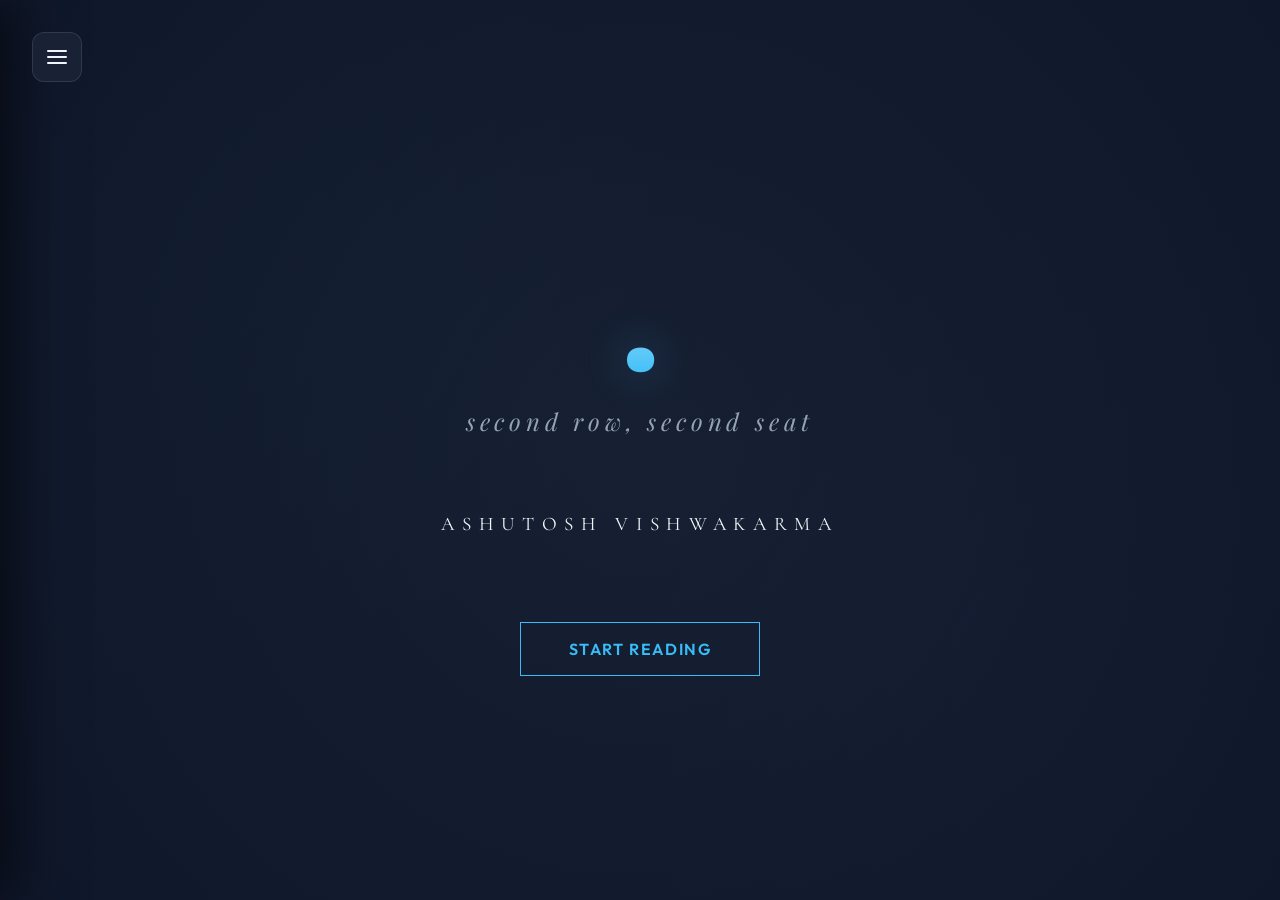
==== commit 54dfa7d0: "feat: Implement a new web-based book reader application with chapter navigation and dynamic content " ====
--- a/index.html
+++ b/index.html
@@ -1,1253 +1,499 @@
 <!DOCTYPE html>
-<html xmlns="http://www.w3.org/1999/xhtml" lang="" xml:lang="">
+<html lang="en">
+
 <head>
-  <meta charset="utf-8" />
-  <meta name="generator" content="pandoc" />
-  <meta name="viewport" content="width=device-width, initial-scale=1.0, user-scalable=yes" />
-  <title>[dot]</title>
+  <meta charset="UTF-8">
+  <meta name="viewport" content="width=device-width, initial-scale=1.0">
+  <title>. | second row, second seat</title>
   <style>
-    code{white-space: pre-wrap;}
-    span.smallcaps{font-variant: small-caps;}
-    div.columns{display: flex; gap: min(4vw, 1.5em);}
-    div.column{flex: auto; overflow-x: auto;}
-    div.hanging-indent{margin-left: 1.5em; text-indent: -1.5em;}
-    /* The extra [class] is a hack that increases specificity enough to
-       override a similar rule in reveal.js */
-    ul.task-list[class]{list-style: none;}
-    ul.task-list li input[type="checkbox"] {
-      font-size: inherit;
-      width: 0.8em;
-      margin: 0 0.8em 0.2em -1.6em;
-      vertical-align: middle;
+    @import url('https://fonts.googleapis.com/css2?family=Playfair+Display:ital,wght@0,400;0,700;1,400&family=Cormorant+Garamond:ital,wght@0,300;0,400;0,600;1,400&family=Outfit:wght@300;400;700&display=swap');
+
+    :root {
+      --bg-color: #0f172a;
+      --card-bg: rgba(30, 41, 59, 0.7);
+      --accent-primary: #38bdf8;
+      --accent-secondary: #818cf8;
+      --text-primary: #f1f5f9;
+      --text-secondary: #94a3b8;
+      --glass-border: rgba(255, 255, 255, 0.1);
+      --font-serif: 'Playfair Display', serif;
+      --font-body: 'Cormorant Garamond', serif;
+      --font-display: 'Outfit', sans-serif;
+      --transition: all 0.4s cubic-bezier(0.4, 0, 0.2, 1);
+    }
+
+    * {
+      margin: 0;
+      padding: 0;
+      box-sizing: border-box;
+    }
+
+    body {
+      background-color: var(--bg-color);
+      color: var(--text-primary);
+      font-family: var(--font-body);
+      line-height: 1.8;
+      overflow-x: hidden;
+      background-image:
+        radial-gradient(circle at 10% 20%, rgba(56, 189, 248, 0.05) 0%, transparent 40%),
+        radial-gradient(circle at 90% 80%, rgba(129, 140, 248, 0.05) 0%, transparent 40%);
+      min-height: 100vh;
+    }
+
+    /* App Container */
+    #app {
+      max-width: 100vw;
+      min-height: 100vh;
+      display: flex;
+      flex-direction: column;
+    }
+
+    /* Cover Page */
+    #cover-page {
+      height: 100vh;
+      display: flex;
+      flex-direction: column;
+      justify-content: center;
+      align-items: center;
+      text-align: center;
+      padding: 2rem;
+      background: radial-gradient(circle at center, rgba(30, 41, 59, 0.5) 0%, var(--bg-color) 100%);
+      position: relative;
+      z-index: 10;
+    }
+
+    .book-title {
+      font-size: 10rem;
+      font-family: var(--font-serif);
+      font-weight: 700;
+      margin: 0;
+      line-height: 1;
+      background: linear-gradient(to bottom, var(--text-primary), var(--accent-primary));
+      -webkit-background-clip: text;
+      -webkit-text-fill-color: transparent;
+      filter: drop-shadow(0 0 20px rgba(56, 189, 248, 0.3));
+      animation: fadeInDown 1.2s ease-out;
+    }
+
+    .book-subtitle {
+      font-size: 1.5rem;
+      font-family: var(--font-serif);
+      font-style: italic;
+      color: var(--text-secondary);
+      margin-top: 1rem;
+      letter-spacing: 0.2em;
+      animation: fadeInUp 1.2s ease-out 0.2s both;
+    }
+
+    .book-author {
+      font-size: 1.2rem;
+      font-weight: 400;
+      margin-top: 4rem;
+      text-transform: uppercase;
+      letter-spacing: 0.4em;
+      color: var(--text-primary);
+      animation: fadeInUp 1.2s ease-out 0.4s both;
+    }
+
+    .start-btn {
+      margin-top: 5rem;
+      padding: 1rem 3rem;
+      background: transparent;
+      border: 1px solid var(--accent-primary);
+      color: var(--accent-primary);
+      font-family: var(--font-display);
+      font-weight: 600;
+      font-size: 1rem;
+      letter-spacing: 0.1em;
+      cursor: pointer;
+      transition: var(--transition);
+      position: relative;
+      overflow: hidden;
+      animation: fadeIn 2s ease-out 0.8s both;
+    }
+
+    .start-btn:hover {
+      background: var(--accent-primary);
+      color: var(--bg-color);
+      box-shadow: 0 0 40px rgba(56, 189, 248, 0.4);
+    }
+
+    /* Reader View */
+    #reader-view {
+      display: none;
+      flex: 1;
+      padding: 2rem;
+      position: relative;
+    }
+
+    /* Navigation Sidebar (TOC) */
+    #sidebar {
+      position: fixed;
+      left: 0;
+      top: 0;
+      width: 300px;
+      height: 100vh;
+      background: var(--card-bg);
+      backdrop-filter: blur(12px);
+      border-right: 1px solid var(--glass-border);
+      padding: 6rem 2rem 2rem 2rem;
+      z-index: 100;
+      transform: translateX(-100%);
+      transition: var(--transition);
+      box-shadow: 20px 0 50px rgba(0, 0, 0, 0.5);
+    }
+
+    #sidebar.open {
+      transform: translateX(0);
+    }
+
+    .toc-header {
+      font-family: var(--font-display);
+      font-size: 1.5rem;
+      margin-bottom: 2rem;
+      color: var(--accent-primary);
+    }
+
+    .toc-list {
+      list-style: none;
+    }
+
+    .toc-item {
+      margin-bottom: 1rem;
+      cursor: pointer;
+      color: var(--text-secondary);
+      transition: var(--transition);
+      padding: 0.5rem 1rem;
+      border-radius: 8px;
+    }
+
+    .toc-item:hover,
+    .toc-item.active {
+      color: var(--accent-primary);
+      background: rgba(56, 189, 248, 0.1);
+      padding-left: 1.5rem;
+      border-left: 2px solid var(--accent-primary);
+    }
+
+    /* Content Container */
+    #content-container {
+      max-width: 800px;
+      margin: 0 auto;
+      padding: 4rem 1rem;
+      animation: fadeIn 0.8s ease-out;
+    }
+
+    .chapter-title {
+      font-family: var(--font-serif);
+      font-size: 3rem;
+      margin-bottom: 4rem;
+      text-align: center;
+    }
+
+    .paragraph {
+      font-size: 1.4rem;
+      margin-bottom: 2.5rem;
+      color: var(--text-primary);
+      text-align: justify;
+      opacity: 0.95;
+      font-weight: 300;
+      letter-spacing: 0.01em;
+      hyphens: auto;
+    }
+
+    .dropcap {
+      float: left;
+      font-family: var(--font-serif);
+      font-size: 5rem;
+      line-height: 0.7;
+      padding: 0.8rem 0.8rem 0 0;
+      color: var(--accent-primary);
+      font-weight: 700;
+    }
+
+    /* Bottom Nav */
+    .bottom-nav {
+      position: fixed;
+      bottom: 2rem;
+      left: 50%;
+      transform: translateX(-50%);
+      display: flex;
+      gap: 1rem;
+      background: var(--card-bg);
+      backdrop-filter: blur(12px);
+      padding: 0.8rem 1.5rem;
+      border-radius: 50px;
+      border: 1px solid var(--glass-border);
+      z-index: 50;
+    }
+
+    .nav-btn {
+      background: transparent;
+      border: none;
+      color: var(--text-secondary);
+      cursor: pointer;
+      font-family: var(--font-display);
+      font-size: 0.9rem;
+      transition: var(--transition);
+    }
+
+    .nav-btn:hover {
+      color: var(--accent-primary);
+    }
+
+    .nav-btn:disabled {
+      opacity: 0.3;
+      cursor: not-allowed;
+    }
+
+    /* Menu Toggle */
+    .menu-toggle {
+      position: fixed;
+      top: 2rem;
+      left: 2rem;
+      z-index: 110;
+      background: var(--card-bg);
+      backdrop-filter: blur(12px);
+      border: 1px solid var(--glass-border);
+      width: 50px;
+      height: 50px;
+      border-radius: 12px;
+      display: flex;
+      justify-content: center;
+      align-items: center;
+      cursor: pointer;
+      color: var(--text-primary);
+      transition: var(--transition);
+    }
+
+    .menu-toggle:hover {
+      background: rgba(255, 255, 255, 0.1);
+      transform: scale(1.05);
+    }
+
+    /* Animations */
+    @keyframes fadeIn {
+      from {
+        opacity: 0;
+      }
+
+      to {
+        opacity: 1;
+      }
+    }
+
+    @keyframes fadeInDown {
+      from {
+        opacity: 0;
+        transform: translateY(-30px);
+      }
+
+      to {
+        opacity: 1;
+        transform: translateY(0);
+      }
+    }
+
+    @keyframes fadeInUp {
+      from {
+        opacity: 0;
+        transform: translateY(30px);
+      }
+
+      to {
+        opacity: 1;
+        transform: translateY(0);
+      }
+    }
+
+    /* Scrollbar */
+    ::-webkit-scrollbar {
+      width: 6px;
+    }
+
+    ::-webkit-scrollbar-track {
+      background: var(--bg-color);
+    }
+
+    ::-webkit-scrollbar-thumb {
+      background: var(--glass-border);
+      border-radius: 10px;
+    }
+
+    ::-webkit-scrollbar-thumb:hover {
+      background: var(--accent-primary);
+    }
+
+    @media (max-width: 768px) {
+      .book-title {
+        font-size: 6rem;
+      }
+
+      .book-subtitle {
+        font-size: 1.1rem;
+      }
+
+      #content-container {
+        padding: 4rem 2rem;
+      }
+
+      .chapter-title {
+        font-size: 2.2rem;
+      }
     }
   </style>
-  <link rel="stylesheet" href="style.css" />
 </head>
+
 <body>
-<div class="titlepage">
-<div class="center">
-<p><span><strong>.</strong></span></p>
-<p><span><em>second row, second seat</em></span></p>
-<p><span>Ashutosh Vishwakarma</span></p>
-</div>
-</div>
-<h1 id="the-entry">The Entry</h1>
-<p>It was the first day after summer vacation, and June still clung to
-the air like a heavy blanket. The fans on the classroom ceiling dragged
-themselves in slow circles, pushing warm air from one corner to another.
-Shirts stuck to backs, ties tightened for morning assembly still refused
-to loosen their grip on sweaty necks. Seventh graders filled the room
-with chatter. A month apart felt like a year at their age. Everyone had
-stories to tell and voices seemed to rise from every bench—except the
-last one, where Shiva sat with his usual companions, Vijay and Rajveer.
-The three of them—self-declared Tridev—leaned close, talking as if the
-rest of the class didn’t exist.</p>
-<p>“So, where did you go this time?” Shiva asked, pulling at his tie
-until the knot finally gave up. Vijay grinned. “To my mama’s place. He
-has a big fishpond now. I even went with him for a fish catch. They use
-those huge nets, you know? One pull and you get hundreds. He’s doing
-well—government job, side business… everything.” Rajveer nodded.
-“Fisheries is good money. My uncle also has ponds. People earn a lot.”
-Vijay puffed up a little. “And my elder uncle might become village head
-this time. He even lets villagers fish for free sometimes. Gains
-goodwill that way.” Shiva listened, nodding, though something tight
-curled in his chest. He had nothing grand like this to share—no ponds,
-no wealthy relatives, no election-bound uncles. That small pinch of
-insignificance, the kind he never admitted to anyone, settled quietly
-inside him. So he reached for the one thing he did have—knowledge. “I
-read that the economy’s improving,” he said. “Lot of privatization now.
-The government is pushing business growth.” Vijay snapped his fingers.
-“Oh! I also read about INS Vikramaditya. India got it from Russia. It’s
-massive! Like a whole city floating.” “What does it do?” Rajveer asked.
-“It carries fighter jets,” Vijay said dramatically. “Just imagine—planes
-taking off from the sea!”</p>
-<p>Before anyone could reply, the classroom door swung open. Like a
-wave, every student scrambled back to their seats. Books snapped shut,
-whispers died mid-sentence. “Good morning, Ma’am!” the class chorused.
-Ms. Sneha entered with her attendance register tucked under her arm. Her
-smile was warm—the kind that made even the boring subjects feel
-interesting. Shiva liked her classes. She explained Social Science like
-it was some story unfolding around them, not just printed text to
-memorize. She began calling out names. One by one, students stood and
-answered. “Present, Ma’am.” “Present, Ma’am.” The rhythm was familiar,
-almost comforting, even with fifty-plus students in the room. Shiva
-wasn’t paying much attention—until a soft voice interrupted the
-routine.</p>
-<p>“My name is Gauri Mishra. I studied previously in the city.” The
-sound penetrated Shiva’s ears like arrows piercing through gut. Such
-soft sooth tone, “who is she?” he thought. His head lifted before he
-even realized it. She stood in the second row, first bench, her chin
-slightly raised as if she wasn’t entirely sure she wanted to be here.
-Pink frameless spectacles rested neatly on her nose. Two ponytails fell
-over her shoulders, tied tight and perfectly even. Something about her
-speech—clear, calm, practiced—made the whole room seem quieter to Shiva.
-The heat, the fans, even Vijay’s previous excitement… everything faded a
-little. He kept watching. Not staring, exactly—just drawn in, as if she
-were a new word in a book he wanted to understand. The rest of the class
-buzzed on, but Shiva barely heard any of it. The period ended quicker
-than he wanted. When the bell rang, he almost jolted upright. “I’ll be
-back,” he muttered to his friends and immediately walked toward the
-front benches. He didn’t dare speak to Gauri. Even looking at her too
-long felt like breaking some rule. Instead, he stopped beside Divya, who
-sat next to her.</p>
-<p>“Hi, Divya. How are you?” Divya raised an eyebrow. “So you remembered
-I exist?” Shiva laughed awkwardly. “Hey—those two kept talking. I meant
-to come earlier.” Her teasing softened into a smile. She clearly
-understood why he had suddenly found the front benches so interesting.
-On the second bench, Mohit sat hunched over his notebook. Shiva tapped
-the desk. “Mohit, can you move a bit? I need to sit here.” Mohit
-brightened instantly. “Sure!” Shiva sat down behind Gauri. Not close
-enough to draw attention—just close enough to see the tiny strands of
-hair escaping her ponytail, the slight tilt of her head when she read
-something, the city-girl confidence in the way she straightened her
-posture. For the first time that day, the heat didn’t bother him
-anymore.</p>
-<p>The next period was Science. The moment Mr. Arvind Rai stepped into
-the room, the class rose again in a messy chorus. “Good morning, sir!”
-Shiva usually brightened at the sight of Mr. Arvind. Science was his
-subject—his territory. But today his mind was elsewhere, drifting around
-the first bench where Gauri sat, her ponytails perfectly still even in
-the warm breeze from the windows. He didn’t even notice the commotion
-until a sharp voice cracked through his thoughts. “Shiva! You, too,
-haven’t completed the homework?” The class froze. Mr. Arvind’s eyes were
-fixed on him, brows pulled tight. Shiva blinked. Around him, several
-students were standing with notebooks open. His stomach dropped. “Were
-you playing all summer?” Mr. Arvind demanded. “Why is your homework
-incomplete?” “No, sir!” Shiva shot up immediately. “I—I did my homework.
-All of it. Even made the diagram on chart paper. It’s... in my bag.” A
-ripple of murmurs spreads. Someone snickered. And just for a moment, as
-Shiva glanced ahead, he caught Gauri turning slightly—her lips curled in
-a quiet, teasing smile. A smile meant to mock him. Yet it somehow made
-his heart jump. “So you forgot to bring your bag?” Mr. Arvind’s voice
-softened into a mocking tone. “No, sir! It’s just… I changed my seat.”
-Shiva hurried across the room to the last bench, fumbling with his bag.
-He pulled out the neatly finished homework and the chart paper. Mr.
-Arvind followed, checked the work, then signed it. “Since you’ve changed
-your seat, sit here now,” he ordered, pointing to the last bench he had
-his bag on. “Yes, sir,” Shiva replied, settling down with heat rising in
-his cheeks. He kept his gaze low. Great first impression, he thought
-bitterly. What must she think now? Some careless boy who forgets his
-homework? I’m the topper… she won’t know that. He risked a tiny glance
-at her. But she was already looking ahead, attentive, ready for the
-lesson. Whatever expression she’d had earlier was gone, replaced by calm
-focus.</p>
-<p>Mr. Arvind began explaining the chapter on the water cycle. Pages
-flipped. Pens clicked. Slowly, Shiva’s embarrassment loosened its grip
-as the lesson pulled him in. Water moving through clouds and mountains…
-traveling for centuries… shaping life, shaping earth. He imagined rivers
-carving their way through stone, raindrops falling before humans ever
-existed. The thought soothed him—water had patience, purpose. Maybe he
-could too.</p>
-<p>By the time the bell rang after four periods, the classroom
-transformed instantly. The “recess bell” didn’t ring—the class exploded.
-Benches rattled as kids shot up like springs. Some rushed to the
-washroom, some sprinted to the playground, and some clustered around the
-lunches. Shiva didn’t bring lunch anymore. Carrying a tiffin felt
-childish, like something kids in lower classes still did. Instead, he
-joined the familiar wandering tribe—those who survived on bites stolen
-from friends’ lunchboxes. He followed Vijay and Rajveer, hopping
-booth-to-booth like food pirates. Aryan’s lunchbox was the biggest
-treasure. He always brought the good stuff—maggi, sandwiches,
-aloo-paratha. Naturally, it disappeared within seconds. Aryan stared at
-the empty box like a man betrayed. “I swear I’m not bringing lunch from
-tomorrow,” he muttered. “I barely get two bites of my own food.” From
-the side, Suraj grinned. “Why? Is suji running out in your shop?”
-Laughter burst across the group. Even Shiva cracked up as they drifted
-toward the next target. When the raid was over, Suraj opened his own
-steel lunchbox with exaggerated hope—only for the group to collectively
-groan. “Seriously? Karela?” Aryan recoiled. “Who brings bitter gourd on
-the first day? Want us to celebrate with poison?” Suraj shrugged
-happily, already chewing. “I don’t have a suji shop like you, Aryan. We
-have this. Eat if you want—I don’t stop anyone.” Aryan walked away with
-a smug look on his face. Shiva wiped tears of laughter from his
-eyes.</p>
-<p>Just then, Vijay slid back into the room, drifting on the dusty floor
-as if performing some stunt. “Let’s go to the ground!” he declared.
-“Isn’t it boiling hot outside?” Aryan asked. Rajveer smirked. “Why
-scared? Sun will burn you? Don’t be like girls hiding from the heat.”
-With that unbeatable logic, the boys exchanged glances—then gave in.
-Shiva, Vijay, Aryan, and Rajveer headed out into the sunlit corridor,
-laughter trailing behind them like shadows stretching in the afternoon
-light.</p>
-<p>The final bell rang, and just like that, the day dissolved into the
-familiar rush of feet and voices. Shiva walked out with the
-seventh-grade boys, a strange mix of joy and nervous energy pulsing
-through him. He had met his friends again, shared laughter, stolen lunch
-bites—but Gauri’s face kept flashing before his eyes like a sudden
-spark. Every time the memory surfaced, a smile slipped onto his face
-without warning. But school was over now. Time to go home. Two long
-columns—girls on one side, boys on the other—began marching down the
-school street like Roman legions called to formation. Teachers stood at
-intervals, trying to hold the fragile order together. Younger classes
-led the way, followed by the older ones, drifting forward like
-slow-moving waves. School vans filled one after another, swallowing
-lines of students. The quiet discipline of the morning was replaced with
-noise from every direction—shouts, laughter, horns, sandals scraping the
-dusty ground. Ms. Sneha finally instructed the seventh-grade girls to
-move, then the boys. Shiva joined the tail end of the line.</p>
-<p>He climbed into the school van—“the magic,” as everyone called it—and
-slipped into the back seat, the one that could fit three. It was his
-favorite spot. From there he could see the road stretching behind them,
-and it was where Krishna, a ninth grader he admired, usually sat. They
-weren’t exactly neighbors, but their houses were close enough that Shiva
-felt a natural fondness for him. As the van rolled out of the parking
-lot and merged onto the highway, Shiva barely registered the traffic.
-His mind replayed the moment in science class again and again. Had he
-ruined his first impression? Did she think he was careless? Foolish? He
-stared out of the back window, watching other school vans pass by, buses
-packed with older students, and clusters of seniors riding bicycles with
-practiced ease. And then, suddenly, his gaze froze. Across the highway,
-walking alone with a handkerchief held over her face to block the dust
-and heat—was Gauri. Shiva’s spine stiffened. His breath caught. Their
-eyes met for the briefest heartbeat through the moving window. Just a
-second. Maybe less. But she looked at him. And he looked back. Then she
-lowered her head, and the moment slipped away as the van moved ahead.
-Shiva leaned back slowly, heat rushing to his cheeks, heart pounding
-like he had just won something enormous. He felt weightless. Over the
-moon. For the first time all day, he wasn’t thinking about homework or
-embarrassment or anything else. She had seen him. And that was
-enough.</p>
-<h1 id="first-interaction">First Interaction</h1>
-<p>The second seat of the second row had quietly become Shiva’s place.
-Vijay followed him there without question—Vijay behind Divya, and Shiva
-directly behind Gauri. Yet Shiva still hadn’t spoken a single word to
-her. It surprised even him. He was usually effortless with people, the
-kind who could strike up a conversation with anyone. Talking to girls
-had never made him nervous. But this time, something invisible held him
-back. What would she think of me? The question circled endlessly in his
-head. Gauri carried herself differently—confident, composed, almost
-distant. She barely spoke, except to Divya beside her. Shiva watched her
-from behind, wondering how she would react if he suddenly spoke. What if
-she brushed him off? Worse—what if she smiled politely and turned away,
-as if he didn’t matter at all? And even if he did speak… what would he
-say? Thoughts crowded his mind, one after another, until he finally gave
-up and turned his attention to the blackboard, his books, his
-friends—anything that might quiet the noise inside his head. But Gauri
-refused to stay out of it. Sometimes, as she leaned forward during
-class, her ponytails would slip back and brush against the edge of his
-notebook. Each time it happened, his pen paused mid-word, his thoughts
-drifting helplessly toward her again. Sitting behind her had been a
-mistake, he decided. From another row, at least he could steal a
-glance—catch a glimpse of her face. Now, she was closer than ever, yet
-somehow farther away. The old line drifted into his mind without
-invitation: darkness beneath the lamp. It felt painfully true.</p>
-<p>On that day, the Math teacher was absent. On such days, it was
-customary for a replacement teacher to arrive—usually someone borrowed
-from another wing of the school. Until then, the class was left to its
-own devices. Shiva, the class monitor, took it upon himself to “manage”
-things. He walked up and down the aisles with an air of quiet
-importance. Not the tyrant kind of monitor—the ones who scribbled names
-on the blackboard and acted like miniature dictators—but the friendly
-sort. No threats. No punishments. No shouting. Students moved from bench
-to bench freely. Conversations floated across the room. Shiva himself
-had no real reason to be at half the desks he visited, but walking
-around felt right. After all, this was what being monitor looked like.
-Still, it wasn’t chaos. There was laughter, gossip, shifting seats—but
-no screaming, no desks overturned. Shiva’s only rule was simple: if a
-teacher walked in, the class should look like a class. And eventually,
-one did. She was from the junior wing—one of those teachers who taught
-kindergarten students, maybe up to third standard at most. Shiva noticed
-her just as she reached the doorway. Oh, no. Not her, he thought. The
-moment she stepped inside, the class snapped into silence. Students
-hurried back to their seats as if someone had pulled an invisible
-string. Shiva slid back into the third row, settling into the seat of
-the friend he had been talking to moments earlier. The room fell
-unnaturally quiet—like a tired animal collapsing after a long run. No
-one spoke. From beside Shiva, a boy leaned in and whispered, “Why don’t
-you ask her for a quiz during this free period?” Shiva sighed. “Do you
-really think she’ll agree?” “What else are we going to do for the whole
-period?” the boy pressed. Shiva glanced toward the teacher, then back at
-the class. Should I ask? he wondered. Quizzes were his strength. He
-liked them. He prepared for them. Not only that, but he and a few others
-had memorized almost the entire Lucent’s General Knowledge book—dates,
-facts, capitals—just in case moments like these appeared out of nowhere.
-And now, one had. Shiva straightened slightly, still unsure, but the
-thought had already rooted itself in his mind.</p>
-<p>“Ma’am, can we have a quiz, please?” Shiva asked, his voice soft,
-almost pleading. The teacher paused and looked around, scanning the room
-as if trying to locate the disturbance. Shiva quickly stood up, saving
-her the trouble. “Ma’am, please,” he added. “We still have a lot of
-time.” She adjusted her spectacles, unimpressed. “I don’t think anyone
-would even join,” she said calmly. “Most of you are busy anyway. It’s
-better to do your homework while you have free time.” “But ma’am,” Shiva
-persisted, “we don’t have any homework. It’s only the second period.
-Many of us want to have a small round.” A sudden chorus erupted from
-Shiva’s row. “Yes, ma’am!” The teacher hesitated for a moment, then
-sighed lightly. “Alright,” she said. “Those who want a quiz—raise your
-hands.” Instantly, almost every boy shot his hand into the air. A few
-girls followed, glancing at one another before committing. Those already
-participating began nudging their neighbors, whispering encouragement,
-urging more hands up. Within seconds, the decision was obvious. The quiz
-was inevitable.</p>
-<p>“No, ma’am. They’ll disturb us. I’m reading right now.” Gauri’s voice
-cut cleanly through the room. Shiva blinked, momentarily caught off
-guard. Reading? Right now? He glanced around—no books open, nothing
-urgent in sight. “But ma’am,” he said, turning back to the teacher,
-“everyone wants to play.” The teacher considered this, then spoke
-firmly. “Alright. Those who want to have a quiz may do so, but there
-must be no nuisance. Those who want to read will read. No one disturbs
-anyone.” “They always say that, ma’am,” Gauri replied at once. Her voice
-was steady, edged with resolve. “They make a lot of noise and disturb
-everyone.” A few girls nodded in agreement. “Stop her, Shiva,” the boy
-beside him whispered. “She won’t let us have even a small quiz. Who does
-she think she is?” Shiva exhaled. So be it, he thought. Duty to the
-comrades. “They’re just scared to lose, ma’am,” he said, his tone light
-but pointed. The words landed harder than he expected. Gauri
-straightened in her seat and turned halfway around. “Who do you think
-you are?” she shot back. “You act like you’re so smart—but you’re not.”
-The class fell silent. Shiva said nothing. Bragging had never been his
-way, and defending himself now felt unnecessary. He could feel eyes on
-him—from every corner of the room. “What is this behavior?” the teacher
-snapped. “What is your name?” “Gauri, ma’am,” she replied, her voice
-controlled but tight. “Gauri,” the teacher said, each syllable heavy
-with warning, “if you don’t want to join, you may continue your work.
-But this is not how you speak. Apologize to Shiva.” For a moment, Gauri
-stayed still. Then, without looking at him, she said softly, “Sorry.”
-Her face flushed red as she turned back to her desk and sat down,
-shoulders stiff with anger and frustration. The air in the classroom
-remained tense—charged, unsettled—as if something fragile had just been
-cracked.</p>
-<p>The quiz commenced with the teacher pulling out a scrap of paper to
-keep score, dividing the class into two halves — two rows each—with
-Shiva and Gauri standing in opposite camps, though it hardly seemed at
-first that she intended to participate at all. Questions began flying
-back and forth, and Shiva answered many with ease, supported by the
-usual quiz enthusiasts, while his team’s secret weapon—a boy famously
-nicknamed Inventor for his uncanny memory of obscure innovations and
-their creators—left the opposing side helpless with questions about
-forgotten inventors of washing machines, automatic rifles, and countless
-other oddities, pushing the score steadily upward. Then, unexpectedly,
-Gauri stood up from the other side and asked, “What is the full form of
-ALU?” Shiva almost laughed to himself—wasn’t this taught in third
-grade?—and replied instantly, “Arithmetic and Logic Unit,” finishing
-with a faint, taunting smile as another point was added and Gauri sat
-down in silence, visibly embarrassed. By the time the bell rang, the gap
-was humiliating—the opposing team hadn’t even managed half of Shiva’s
-score—and though it was a clear victory, Shiva found no real joy in it,
-his thoughts already spiraling elsewhere: Was it worth it? Had he
-angered her beyond repair? Had he embarrassed her too much? The thrill
-of winning faded quickly, drowned beneath a growing guilt that refused
-to quiet down.</p>
-<p>As usual, school ended, yet Shiva never found the courage to speak to
-her. Their very first interaction had gone so wrong that it only
-deepened the distance he already felt, and by the time he reached home,
-guilt and remorse clung to him like dust after a long walk. After lunch,
-he sat beside his Nani as the afternoon settled into the house. She
-broke the silence first. “Ramujagir’s tractor will come to our field
-today for ploughing. You go and keep an eye on it—these days they’ve
-grown lazy. A few rounds on the topsoil, corners untouched, and they
-leave.” Shiva asked quietly, “What time did he say?” “Five in the
-evening,” she replied. “Alright, I’ll go. Where is Mama? Isn’t he
-coming?” “No, he’s gone to town for some work,” she said, shaking her
-head. “People today don’t know how much hard work farming takes. Others
-in the village are growing vegetables, selling in the market, doing
-well. Your Nana managed a government job and still farmed. He would
-plough the fields before dawn with oxen and then leave for work.” Her
-voice softened into a sigh as they sat together in the hall, surrounded
-by fading portraits of Nana and cousins lining the walls, watching the
-afternoon drift past in quiet remembrance.</p>
-<p>While sitting there, Shiva noticed two familiar figures pass along
-the road in front of his house—Rohan and Manoj, village friends and
-neighbors—waving exaggeratedly for him to join them. He got up, crossed
-the yard, and met them beneath a nearby bael tree. “Are you coming for
-the cricket match today?” Rohan asked. “I have to go to the fields,”
-Shiva replied briskly, leaning against the thin trunk. “Ramujagir is
-coming to plough.” Manoj plucked a leaf and began stripping its hard
-vein with his teeth. “When will you be back? You can join even if it’s
-late. We’ll play one or two matches till then.” “He told me to come at
-five,” Shiva said, sinking his weight further into the tree. “He’s
-ploughing Tedhiya—it’s not very big. Should take about an hour.” Rohan
-nodded. “Alright. We’re going to call the others and will leave by four.
-We’ll catch you there, then? At least come—don’t make excuses this
-time.” The three of them leaned against the tree, slowly curling around
-it like snakes around a sandalwood trunk, when a voice called out from
-the house. “Shiva!” “Coming, Nani,” he called back, straightening
-himself. He walked away with steady steps, leaving the tree quiet again
-in the afternoon heat. Back inside, he sat beside Nani once more,
-resting his head in her lap, his eyes drifting toward the clock. Her
-soft fingers moved gently through his hair, and a deep sense of peace
-settled over him. Slowly, his eyelids grew heavy, and he drifted into
-sleep.</p>
-<p>“Bhaiya … bhaiya … wake up.” Rahul — Mama’s younger son — was shaking
-his arm gently, his voice tugging him out of sleep. Shiva stirred on the
-same sofa where he had dozed off earlier. From the inner gallery, where
-Nani sat on her small daybed, her voice followed, firm with concern.
-“It’s already five, Shiva. The tractor must have reached the fields by
-now.” He pushed himself upright, sleep still clinging to his eyes.
-“Bring the cycle,” he said calmly, and headed toward the backyard alley.
-After washing his face and having a cup of tea, he set off for the
-fields.</p>
-<p>Returning home late from the cricket match with his friends, he had
-dinner and went straight to his bed. He opened his books, but his mind
-refused to stay with the pages, drifting instead into a tangle of
-thoughts. Sleep wouldn’t come. After a while, realizing he hadn’t read a
-single word, he pushed the books aside and lay back. His eyes settled on
-the ceiling fan above, slicing warm air through the room in slow, steady
-circles. Wide awake after a day crowded with events, he stared on,
-thoughts whispering endlessly. I shouldn’t talk to her. She doesn’t want
-to talk to me at all. I don’t want to upset her even more. Today was
-already enough. The fan kept turning, and his thoughts kept
-wandering.</p>
-<h1 id="introspection">Introspection</h1>
-<p>Shiva came to class and took his usual place—the second bench in the
-second row—but this time he was unusually quiet. He didn’t speak to
-Vijay or Rajveer, not even in passing. Ms. Sneha went over the answers
-from the chapter they had just finished, and he copied them down without
-a word. The loose strands from Gauri’s ponytails still brushed the edge
-of his notebook now and then, but each time, he shifted it away,
-creating a careful distance. The period dragged on, and when the bell
-finally announced recess, Shiva slipped out of the classroom without
-waiting for anyone, sidestepping the familiar rush and noise, and
-stopped in the corridor. After a while, Divya joined him. “What
-happened?” she asked. “You’re unusually quiet today.” “Nothing…
-nothing,” Shiva replied quickly. “It was just a bit hot inside, so I
-came out for some air.” “Oh, don’t hide,” Divya said gently. “I know
-everything.” “What everything? I don’t know what you’re talking about,”
-he said, forcing a faint smile. “Believe it or not, I understand,” she
-continued. “Just don’t take it too seriously. She’s always a little
-rude.” Shiva gripped the corridor railing, warm from the sun. “She isn’t
-angry with you at all,” Divya added. Just then, Rajveer walked up. “Why
-are you two standing here?” he asked. “Nothing,” Divya replied softly, a
-sigh slipping into her voice. “Just waiting for recess to end.” “Isn’t
-today the selection for the morning assembly prayer group?” Rajveer
-asked. “Yes,” Divya said, her eyes lighting up. “I almost forgot. I
-think Gauri will join it.” Without saying anything, Shiva turned back
-toward the classroom, his head lowered as he returned to his seat.</p>
-<p>Then came the uneasy moments before the final bell—the time when the
-class teacher arrived to sign everyone’s homework diary. Shiva’s heart
-sank. He hadn’t written homework for a single subject, yet the signature
-was unavoidable. He leaned toward Vijay. “Have you written your homework
-in the diary?” he asked quickly. “No,” Vijay replied with a grin,
-nodding toward Divya, who was busy filling out both her own diary and
-his. “Oh. Great,” Shiva muttered, defeated. Divya soon stood up and
-walked to the podium with both diaries in hand. Shiva hesitated, then
-glanced toward Gauri. She was already absorbed in a book. For a moment,
-he almost gave up—but then, summoning what little courage he had, he
-raised his trembling hand and gently tapped her shoulder. She turned
-sharply, surprise flashing across her eyes as she looked at him. “Have
-you completed your diary today?” he asked softly. Without a word, she
-slid her diary onto his desk. “Yes… return it quickly,” she said. “Sure.
-Thank you,” Shiva replied, picking it up at once. He began copying
-carefully, letter by letter, as if precision might somehow steady his
-nerves. A few minutes later, he placed the diary back on her desk.
-“Thank you,” he said, then added, almost involuntarily, “Your
-handwriting is really nice.” She paused. “No one says that. You might be
-the first,” she replied. “No, I mean the way you write ‘S’” he said with
-a small smile. “It’s very curved.” “Oh… thanks,” she said, already
-turning back to her book, the moment slipping away as quietly as it had
-come.</p>
-<p>He boarded his van as he always did. Across the highway, Gauri walked
-on the opposite side, a handkerchief held lightly to her face—a sight
-that had quietly turned into a ritual. She never really looked at him,
-perhaps a passing glance on rare days, nothing more. Still, staying at
-home had begun to feel unbearable. Her presence lingered in his thoughts
-long after she disappeared from view.</p>
-<p>Back home, he ate lunch and slept through the afternoon, exhaustion
-mixing with restlessness. As the sun began to soften, he grabbed his
-bicycle, slipped his Micromax keypad phone and earphones into his
-pocket, and headed out, casually mentioning at home that he was going to
-check on the crops—crops that didn’t really exist. The countryside, as
-always, held its quiet treasures: peace suspended in the air, unbroken
-and generous.</p>
-<p>He left his bicycle beneath a tree in a bagh, a small orchard with
-only a handful of mango trees and a dense stand of bamboo along one
-edge. It lay far from both village and home—the nearest house more than
-two kilometers away. In the distance, the sun sank slowly, painting the
-sky in deep reds and spreading its glow across the trees. Below his
-fields stretched a dry riverbed, bare as bone for now, waiting for the
-monsoon to swell it into a river that would feel like a sea in its own
-right. Occasionally, herds of cows and buffaloes emerged on the horizon,
-moving lazily across the land. Everything felt quiet—serene, almost
-unreal—peaceful in a way that felt nothing short of magical.</p>
-<p>How vast this world is, he thought. In all his life, he had barely
-stepped beyond the familiar—just the stretch between his own home and
-his mama’s village, seventy or eighty kilometers apart, a place he had
-known since childhood. Two places. That was all. What lay beyond
-that—what was hidden inside those distant villages? How would it feel to
-wander through their narrow alleys, to live a life entirely unknown to
-him? His gaze settled on a tiny cluster of houses across the riverbank,
-no more than specks against the fading light, and his thoughts drifted
-with them.</p>
-<p>Then, inevitably, his mind circled back to Gauri. Does it really
-matter if she talks to me or not? he wondered. And even if she did—what
-then? Shouldn’t I be focusing on myself? One day, he would see the whole
-world. He knew that. Why should he anchor himself here, weighed down by
-someone else’s opinions, when there was so much waiting beyond this
-river, beyond this village, beyond himself?</p>
-<h1 id="outcast">Outcast</h1>
-<p>It was a gentle morning. The sun was still rising, far from its full
-strength, and the sky lay heavy with scattered dark clouds. The backyard
-was damp, the narrow alley slick with moisture—clear signs that it had
-rained during the night. Shiva remembered half-waking to the sound of
-rainfall tapping against the world beyond his window, then drifting back
-into sleep. He rose early, bathed, and stepped into the veranda with a
-cup of tea warming his hands. Nani was already there, seated on her low
-stool, laying out clothes for her bath. “Giridhar, won’t be coming today
-to deliver milk,” she said softly. “His son will be at home instead.
-Someone needs to go and collect it.” Shiva took a careful sip of the hot
-tea. “It’s still more than an hour before the school van comes,” Nani
-continued. “Finish your tea and go get the milk.” “Okay… I’ll go,” Shiva
-said, then hesitated. “But I don’t know where his house is.” “It’s near
-the Samaya Mata temple,” she replied, adjusting her saree. “Just go
-there and ask anyone for Giridhar’s house. They’ll show you.” “How much
-milk should I take?” he asked, sitting down on the sofa and picking up
-yesterday’s newspaper from the side table. “Two liters, my son. Don’t
-you remember?” she said, glancing at him while holding the freshly
-ironed saree. “Take the vessel—he’ll measure it exactly. And tell him
-the milk has been thinner since last month.” “Sure,” Shiva nodded. “And
-don’t drink just tea,” she added firmly, concern slipping into her
-voice. “Take some namkeen from the almirah.” She paused, looking at the
-saree again. “You ironed this nicely last night. See how smooth the
-edges are.” A faint smile crossed her face. “If my legs hadn’t failed
-me, I’d still be ironing everything myself—mine and your Nana’s. Even
-back then, with that coal iron.” “What are you worrying about while I’m
-here?” Shiva said lightly, smiling as he flipped the newspaper to the
-global news page. “I can iron all your clothes in an hour now. I’m much
-faster than when I started.”</p>
-<p>He got out as soon as he finished the tea. RCC roads had been laid
-throughout the village, but mud would still find its way during the
-rain. He crossed the main street and turned twice on narrower and
-narrower lanes. At one point he came across a cow being bound to a pole
-just adjacent to the narrow lane hardly a meter and half wide. Dung was
-all over the place. Rain had made everything worse, the cow probably
-moved over it and converted it in a thick slurry spread all over mixed
-with mud. Shiva was in his slippers. He can’t get through this he
-thought, dirt will stick through all his slipper and foot. He paused for
-a moment to look nearby for maybe a way around this. Someone must have
-crossed this mess before him, their trail should be there. While still,
-he was searching a man arrived from the other side, staring at Shiva
-from far while approaching. He just came and crossed through the mud
-with no issues. Shiva felt embarrassed. Probably he might be thinking of
-him as some kind of city brat with foolish tantrums, he thought to
-himself. Without paying much attention he walked straight through it
-all. Mix of mud and dung got all over his feet, even walking became
-difficult with those slippery slippers. But at last, passing all the
-hurdles he reached the temple mentioned by Nani. It was on the eastern
-edge of the village followed by the riverbed and farms stretching
-through the horizon after that. Small traces of water was visible in the
-distant probably riverbed has started to gain water.</p>
-<p>Looking around, he saw women busy with cattle, some tending to cows,
-others herding goats. On a few porches, girls—about his age or
-younger—were crouched near mud hearths, preparing for the day’s first
-meal. Thin streams of smoke already curled up from several houses,
-dissolving into the damp morning air. It felt different from his own
-home. They had a mud hearth too, but it was lit only on festivals; on
-ordinary days, the gas stove did the work. Here, everything ran on
-routine and necessity. Everyone moved with purpose, like parts of a
-well-worn machine, each absorbed in their task. He didn’t recognize a
-single face. A quiet hesitation crept through him. Whom should he ask?
-What if he was standing in the wrong part of the village altogether? The
-thought of asking for Giridhar—and being laughed at for not knowing his
-way around the very village he had grown up in—made his steps slow, his
-confidence thin.</p>
-<p>“Aren’t you Raghu’s nephew?” a female voice came from behind. He
-turned sharply to see a woman holding a worn out plastic tub against her
-waist filled with cattle fodder. “Yes... I am.” he felt like seeing this
-woman for the first time in his life. But still somehow she recognizes
-him. “What are you doing here?” she asked politely while her gaze fell
-on the handled vessel in his hand. “So, you came for milk.” she
-continued. “Are you receiving milk from Giridhar?” she asked while
-pulling the sliding tub up on her waist. “Yes, I came for his house.” he
-replied with gratitude and gentleness. She pointed towards a group of
-houses barely fifty meters away saying “Go to that green house with the
-cow next to it. That’s Giridhar’s house.” “Okay... Okay aunty” he
-replied while continuing to drag his slippery slippers on the muddy
-lane.</p>
-<p>He reached the house quickly. Two adult men were seated on a cot
-nearby. “You got quite late—but at least you came,” one of them
-remarked, stretching out his arm to take the vessel from Shiva’s hand.
-“It’s very muddy in the narrow lanes,” Shiva replied, offering it as a
-reasonable excuse. “Which way did you come from?” the man asked, a note
-of concern entering his voice. “Did you pass through the lane near
-Rambihari’s shop?” “Yes, that way,” Shiva answered plainly. “You
-should’ve turned at the second cut from the main street. The road there
-is cleaner, fewer turns,” the man said, then glanced toward a young girl
-wiping chairs on the veranda. “These goat herders have ruined that
-lane—nothing but filth all the way.” Shiva stood quietly, unsure how to
-respond. “How much should I measure?” the girl asked, taking the vessel.
-“Two liters,” the man replied. She carried it inside. “Sit,” the man
-said, shifting to clear space on the cot. “Which class are you in?”
-“Seventh,” Shiva replied, lowering himself slowly onto the edge. “Good.
-Study with dedication and hard work—you’ll make all of us proud one
-day.” Shiva offered a faint, uncertain smile. “My son studies too,” the
-man continued, pride lighting his eyes. “Second class, MKS School. Very
-good at English. I don’t understand a single word, but he reads
-fluently—or so it seems to me. The school isn’t like your English-medium
-one, but I’m doing my best. I’ll support him for as long as he wants to
-study.” Shiva listened in silence, still as stone. The girl returned
-with the vessel filled with milk and handed it to him. Shiva stood up
-and said, sincerity softening his voice, “Alright, uncle. I’ll come
-again sometime. I have to catch my school van.” He walked away quietly,
-the weight of the conversation lingering long after the sound of his
-footsteps faded.</p>
-<p>He returned home, placed the milk vessel in the kitchen. From there,
-he went straight to his room and changed into his school uniform. A few
-minutes later, he came back to the kitchen, quickly finished his
-breakfast, which Mami has prepared, and slung his bag over his shoulders
-before stepping out into the veranda. Nani was lighting incense sticks
-for the morning prayer, her hands moving slowly as thin streams of smoke
-rose toward the sun. “Why don’t you take your lunch?” she asked, her
-voice carrying both care and firmness. “I’ve already had breakfast,”
-Shiva replied, edging toward the exit. “I don’t feel hungry in class
-anyway. And the lunch break is very short.” He was about to leave when
-her voice grew sharper. “Do you think I don’t know how school works just
-because I didn’t go one myself?” she said. “Children take lunch every
-day. You’ll only burn your blood with hunger. At least take some
-biscuits—I’ve kept them on the table.” Shiva stopped, turned back at
-once, picked up the packet of biscuits, and hurried out to the road
-again.</p>
-<p>Within moments, the school van appeared and came to a halt beside
-him. He climbed into his usual back seat and stared out quietly as his
-home slowly disappeared behind the turning wheels.</p>
-<h1 id="liminal">Liminal</h1>
-<p>School had become the place Shiva waited for every day. It gave him
-an identity—topper, class monitor—and now, Gauri. He continued sitting
-on the second bench, directly behind her, and copying from her diary had
-quietly turned into a routine. “Hey… um…” he fumbled one day, hesitating
-long enough for both girls to turn toward him. “What was your name
-again?” he asked, cheeks warming. Both of them burst out laughing.
-“Gauri, you idiot,” Divya said, still chuckling. “How many times have
-you already asked?” “It just… slips from my head,” Shiva replied,
-tapping his forehead lightly. “Remember it properly this time,” Gauri
-said, a soft smile lifting her face. “If needed, write it a hundred
-times in a notebook—like kindergarten kids do to learn words.” That
-question had become his icebreaker ever since he’d started talking to
-her. “Sure,” he said, smiling back. “I’ll write it someday and never
-forget. I promise.”</p>
-<p>Small talk about diaries, homework, and the occasional quiz had
-slowly become his moments with her. Strands of her hair still escaped
-her neatly tied ponytails and brushed against his notebook, but now he
-no longer pulled it away. Instead, it brought a strange, quiet happiness
-to his chest. He felt closer than ever. If the world were to stop at
-that moment, he thought, he wouldn’t mind being fixed there for
-eternity. Then came the ominous day. The school administration suddenly
-decided that girls had to sit in their own row. The small world Shiva
-had built for himself—two benches, first and second—shattered at once.
-But what could he do? Fate, he felt, was not something you could argue
-with. The girls were assigned the last row farthest from the door, right
-in front of the podium. Gauri chose a middle seat beside Divya. Shiva
-moved to the second row. And after that, seats hardly mattered anymore.
-By every period, he could be found on a different bench, beside a
-different classmate—a quiet wanderer in the small world he still called
-his own.</p>
-<p>One day, nearly half the class was on its feet as Mrs. Uma stood at
-the front for her Sanskrit period. She was an old lady—perhaps in her
-sixties—her age etched clearly into her wrinkled face and frail, dry
-frame. Her voice, however, was as strict as discipline itself. She had a
-fierce devotion to her subject, arriving punctually every day and
-working with unwavering dedication despite her age. That morning, she
-was asking students to recite Sanskrit verb forms, homework she had
-assigned earlier, while simultaneously checking notebooks where the same
-forms were to be written. Shiva had done neither. His pages were blank,
-and so was his mind. As Mrs. Uma advanced bench by bench, his heart
-sank. There was no time to both memorize those merciless verbs and write
-them down. In panic, his eyes searched the room and fell on Gauri,
-sitting calmly at a distant bench. Slowly, carefully, he slipped into
-the seat of the adjacent row near her. “Hey, Gauri,” he whispered
-urgently, “can you please write my copy?” She glanced at him. “Why?
-Haven’t you done it yourself?” “I forgot,” he admitted. “Please help me
-now—otherwise she’ll definitely beat me with those sticks, and the
-scolding will be even worse.” She sighed, half-mocking yet kind. “Okay.
-Pass the copy.” “Thanks,” he murmured, handing the notebook over through
-Divya with a nervous smile. Returning to his seat, Shiva borrowed a
-Sanskrit book from the bench ahead and began chanting the verbs aloud
-under his breath, like someone performing a desperate ritual. Mrs. Uma
-moved through the class like a slow tsunami—one stick for every wrong
-verb, five for an incomplete notebook. As she drew closer, his chanting
-grew faster, almost frantic. “Take this,” Gauri whispered suddenly,
-holding out his notebook. “Thanks—you just saved me at least five
-sticks,” he whispered back, forcing a smile, and resumed chanting as if
-warding off a dark spirit. At last, Mrs. Uma stopped before him. “Shiva,
-show me your copy and tell me the verb forms.” He handed over the
-notebook, stood up, and recited in the same steady chorus. She examined
-the pages carefully, noting the neat, elegant Devanagari script, the
-beautifully curved letters. “Alright, sit down,” she said at last,
-closing the notebook and moving on. Shiva exhaled deeply. He was
-saved—and Gauri had saved him.</p>
-<p>Then came the winters, and with them the midterm examinations. At the
-start of the academic year, each student had been given a workbook for
-every subject. Those books had remained untouched, their pages blank and
-pristine, forgotten at the bottom of schoolbags. Now, suddenly, the
-administration decided they must be put to use. Every workbook had to be
-completely filled. It was a ridiculous idea—one workbook per subject,
-each packed with pages. First, one had to search for the answers, and
-then painstakingly write them all down. Shiva got to work immediately.
-He finished his Mathematics workbook in just a couple of days. He was
-the first in the class to do so. Word spread quickly. One by one,
-classmates came to him asking for help, requesting to borrow the
-completed book. He handed it over to the one who came first, without
-much thought. Then Gauri came. “I heard you’ve completed the workbook?”
-she asked “Yes, I did,” he replied, his voice tinged with pride. “Can
-you lend it to me for one day? I’ll complete mine at home today,” she
-said politely, her eyes filled with hope. Trouble. He had already given
-the book to a friend. He couldn’t ask for it back just for Gauri—what
-would they think of him, abandoning friends for a girl? No, he couldn’t
-do that. Yet he couldn’t turn Gauri away either. Their friendship,
-though small and new, meant the world to him. “I don’t have it right
-now,” he said, the words heavy with anguish. “Oh, you already gave it to
-someone,” she replied, disappointment evident in her voice. He couldn’t
-let it end like that. She couldn’t struggle over something as simple as
-a workbook while he was there. “Why don’t you give your workbook to me?”
-he suggested. “I’ll fill it for you.” Her face lit up. “Really? You can
-do that for me?” she asked, smiling brightly. “Why not? I can do
-anything for you—” he said quickly, then corrected himself, “I mean,
-friends help each other, right?”</p>
-<p>He took her workbook and completed it in a single day — finding
-answers, solving questions, writing everything neatly. When he returned
-it, he asked for her other subjects too, and she gave them to him
-without hesitation. He completed all of her workbooks, while his own
-remained blank. Only after finishing hers did he begin working on his
-own. Days passed—perhaps a whole week. He wrote late into the night,
-during free periods, even through running classes, racing against time
-to meet the deadline. One day, he approached her again. “Gauri, I’ve
-completed most of my workbooks. Only two are left—English and Social
-Science. I’m already writing the Social Science one. Can you please
-write the English workbook this Sunday? If it’s done, I’ll meet Monday’s
-deadline.” “I can’t, Shiva” she turned her eyes away continuing “I
-already have a lot of work to do at home,” she replied sharply, before
-hurrying back to her seat.</p>
-<p>He stood alone in the corridor, the pale winter sunlight falling on
-his woollen blazer. His eyes followed her as she walked back into the
-classroom, settling into her bench and talking to her friends. He
-remained there, silent and shaken, with the submission deadline drawing
-dangerously close.</p>
-<h1 id="off-guard">Off Guard</h1>
-<p>Sun was dimly lit in those winters, surrendering the sky to cold
-gusts and a creeping fog, everyone in class seemed to notice the heat
-simmering inside Shiva. His gaze lingered too long, too often, and the
-obviousness of his interest in Gauri was hard to miss. Rajveer
-occasionally teased him, calling out her name, and Shiva would brush it
-off with a shy, blushing smile, though his heart raced all the same.
-Even the smallest interactions with her, brief and fleeting, lifted his
-spirits for days afterward.</p>
-<p>One day, during arts class, he had sketched a portrait of her.
-Carefully capturing the glasses perched on her nose, the small scar on
-one cheek, the neat ponytails, every detail from memory, he had shown it
-to Divya to pass it along to Gauri. He didn’t dare hand it to her
-himself. When the sketch finally drifted into her hands, his gaze fixed
-on her face, searching for a reaction. Divya giggled as she handed it
-over, likely teasing Gauri. Hours of his previous night had gone into
-creating that sketch, and now he waited, breath held, for some sign—any
-sign—of appreciation. Gauri, however, cast only a brief glance at it
-before setting it aside, her expression neutral, unreadable. His hopes
-crumbled silently. Softly, he retrieved the sketchbook from Divya as she
-returned it, hiding the disappointment swelling inside him.</p>
-<p>His mind was tangled in a strange, unresolved puzzle. Had he offended
-her? Was it too much? He drifted through the classroom, speaking to no
-one, lost in his own thoughts. When recess arrived, he stepped outside,
-letting the warm sunlight hit his face, but even there he couldn’t
-escape the maze in his head. Finding a quiet corner in the playground,
-he sat alone, trying to make sense of it all.</p>
-<p>When recess ended, he returned to class, only to see her at her desk,
-head bowed low on the bench. Was she crying? His chest tightened,
-sinking deeper than he thought possible. He wanted to approach her, to
-ask what had happened, but fear rooted him in place. The room felt
-colder than ever, the walls closing in, shrinking him into his seat.</p>
-<p>Soon it was time for dance class—the one period they had each week
-that he genuinely looked forward to. He joined his friends as the class
-moved to the dance hall. He knew nothing about dancing, didn’t even have
-the courage to perform a single step, but he enjoyed the lightness of
-the period, the freedom it brought. He settled in a corner at the back,
-paying no attention to the steps, his eyes constantly searching for her,
-silently urging himself to go and ask what had happened.</p>
-<p>The dance period ended, and still he hadn’t seen her anywhere.
-Students filed back into the classroom, and he lingered near the taps,
-drinking water to delay returning. How could he tell her he was truly
-sorry? How could he promise he wouldn’t draw her again? The empty
-corridor seemed to stretch endlessly before him. Only after a long
-while, when the corridor was completely deserted, did he finally turn
-toward the stairs and make his way back to class.</p>
-<p>An unexpected scene unfolded as he reached the corridor outside his
-classroom. Several students were standing there, clustered near the
-door, unusually silent, all of them staring toward the entrance as if
-afraid to step inside. Something was clearly wrong. He moved closer and
-peered in through the doorway.</p>
-<p>Ms. Sneha was in the classroom—as expected, it was the Social Science
-period—but she wasn’t teaching. Her face was tight with anger, sharper
-than he had ever seen it. Gauri sat at her bench, her head lowered onto
-the desk, unmoving. Ms. Sneha was addressing the class in a raised
-voice, her words cutting through the room, though not all of them
-reached clearly into the corridor.</p>
-<p>After a moment, her gaze shifted toward the doorway, where the boys
-stood frozen. She signaled them to come in. One by one, they entered the
-classroom, slow and cautious, forming a quiet line. Shiva joined them at
-the back, his steps hesitant, his eyes drawn once more to Gauri’s bowed
-head.</p>
-<p>“It has been more than ten minutes since the class began. Do you
-people have any respect for time?” Ms. Sneha said, her voice sharp with
-anger, as she brought the stick down hard on the outstretched palm of
-the first student. He had already opened his hand, waiting for the
-inevitable. His face went pale, and his hand jerked back instantly, as
-if he had touched a naked electric wire.</p>
-<p>She moved down the line without pause—two strikes for each student.
-The classroom was so silent that even a pencil dropping on the last
-bench would have echoed to the front.</p>
-<p>So this is the day I get it too, Shiva thought, remembering how
-affectionate Ms. Sneha had always been toward him since the day she
-joined the school. His fingers, which had been tapping nervously against
-his thigh, slowly came to a halt. His eyes drifted away from the scene
-unfolding before him and fell on Gauri. She was still in the same
-position—head bowed, unmoving. Suddenly, the stick no longer mattered.
-The line shortened, one student after another stepping aside, until
-Shiva found himself standing right in front of her. Unexpectedly, Ms.
-Sneha placed the stick down on the podium beside her.</p>
-<p>“I thought you were a good kid,” she said, her voice sharp and
-raised. “I never imagined you would do something like this.” Shiva felt
-something inside him collapse. Nothing made sense anymore. The entire
-class was staring at him—boys, girls, his friends, everyone. Yet he
-dared not speak a single word. He stood stiff, his legs trembling under
-his own weight. “There are people you think are sheep,” she continued,
-stepping aside and turning to face the class, “but in reality, they are
-wolves hiding under a sheep’s skin.”</p>
-<p>Shiva’s eyes drifted to Gauri. She was still in the same position,
-unmoving, like a frozen rock. This was the first time he was being
-humiliated—publicly, mercilessly. How will I face any of them now? His
-thoughts raced wildly as Ms. Sneha’s voice kept pouring over him. “This
-is the age to study and build your future,” she went on, now sitting on
-the bench kept in front of the class, “not to indulge in such petty acts
-of love.”</p>
-<p>Now, slowly, painfully, Shiva began to understand why he was being
-punished. “And just because you are good at studies,” her voice echoed,
-“does not make you Brahma. Life is long.” Sweat broke across his
-forehead despite the winter chill — an irony too cruel to notice. He
-stood frozen, unable to move or speak, his thoughts crashing over one
-another, drowning him completely. He could hear his own heartbeat, loud
-and violent inside his chest. If only the ground would open and swallow
-me, he thought.</p>
-<p>Gradually, even his thoughts grew so loud that he could no longer
-hear her words. His vision blurred, the classroom fading, as if he
-himself was no longer there.</p>
-<p>The moment stretched until the bell rang. Ms. Sneha stood up,
-gathered her books, and walked out. Shiva moved slowly back to his seat
-without looking at anyone and sat down. He did not remember how he
-reached home that day.</p>
-<h1 id="retort">Retort</h1>
-<p>“I didn’t expect this to happen,” Suraj said, breaking the strange
-silence that had settled over recess. The whole group had gathered
-around a single bench, unusually subdued. “Did you say something to
-her?” Aryan asked.</p>
-<p>Shiva, weighed down by guilt and shame, couldn’t bring himself to
-answer. He kept his eyes lowered, fingers tracing invisible lines on the
-desk.</p>
-<p>“You helped her every time,” Rajveer said, disgust sharp in his voice
-as his gaze flicked briefly toward the row where the girls sat. “And
-this is how she returned it. I told you—girls are no one’s friends. They
-only think about themselves. Always selfish.”</p>
-<p>The words continued to fly around him, but Shiva barely followed
-them. He was still trapped in the memory of yesterday’s humiliation.
-Yet, amid the bitterness and anger, the sympathy he was suddenly
-receiving softened something inside him. It didn’t erase the shame—but
-it dulled its edge, if only a little.</p>
-<p>“It doesn’t matter,” Shiva said at last, breaking his own silence.
-“Let her think whatever she wants.” He paused, drawing a slow breath, as
-if convincing himself. “I’m doing well in studies. I can talk to people
-easily. And…” he hesitated for a second, then added quietly, “I don’t
-even have an ugly face.” A strange calm settled over him as he finished,
-almost like relief. “If I ever wanted to,” he said, forcing a lightness
-into his voice, “I could talk to any girl.”</p>
-<p>The bell rang, and everyone returned to their seats, leaving Shiva
-alone on the last bench with his thoughts. He sat like a statue through
-the next few periods, barely aware of the class unfolding in front of
-him. His attention drifted instead to the corridor, where the occasional
-passerby broke the stillness. Then his gaze settled on a pair of pigeons
-perched on the narrow ledge beyond the railing.</p>
-<p>One of them would fly off now and then, returning with a twig
-clenched in its beak. The other waited, arranging each twig carefully
-into what could loosely be called a nest—a scattered, fragile pile. And
-every time the first pigeon returned, the other pecked at its feathers,
-impatient and insistent, until it flew off again. Shiva watched the
-quiet routine in silence, the small, relentless motions unfolding while
-the rest of the world seemed to move past him.</p>
-<p>After school, he took his usual place in the van, settling into the
-back seat. His eyes stayed fixed on the familiar stretch of road across
-the highway, waiting. As the van rolled forward and bicycles passed in
-steady rhythm, he caught that brief patch of distance where he always
-saw her.</p>
-<p>She was there—as always—with the handkerchief held to her face. But
-this time, she didn’t look up. Not even a passing glance. The moment
-slipped by quickly, swallowed by motion and noise.</p>
-<p>He leaned back, a hollow settling inside him. His head felt strangely
-empty, and at times he couldn’t even tell what he was supposed to feel
-anymore.</p>
-<p>He spoke to no one at home, heading straight to his room. Without
-changing out of his school uniform, he lay down on the bed, his eyes
-drifting up to the ceiling fan as it turned endlessly above him. Was he
-supposed to prove his feelings to her? he wondered. Did she even know
-what he felt—or who he was to her at all? Thoughts flooded his mind all
-at once, crowding one another until none of them made complete sense.
-Slowly, a quieter realization settled in. Maybe giving was the only true
-form of love. Maybe one shouldn’t expect anything in return.</p>
-<p>Lying there, his gaze drifted toward the window, where the small
-razor blade rested—something he used for trimming his nails. The thought
-arrived suddenly, sharp and unwanted. For a moment, it scared him with
-its clarity.</p>
-<p>He sat up at once, breath uneven, his heart pounding harder than
-before. A strange determination had flickered through him, only to
-dissolve just as quickly into something colder—fear, perhaps, or
-hesitation. He rubbed his forearms, as if trying to wipe the thought
-away, then pulled his woollen blazer off and folded it beside him.</p>
-<p>Sitting there with his sleeves rolled up, he stared at his hands for
-a long time.</p>
-<p>Much later, he sat still on the bed, staring at his arm as if it no
-longer belonged to him. The letters he had carved burned into his vision
-even when he closed his eyes.</p>
-<p>He lay back again, staring at the ceiling fan as it continued to
-turn—steady, indifferent, unchanged. He didn’t know when his eyes
-finally closed, or when sleep took him.</p>
-<p>A voice woke him, calling from the other side of the door. His eyes
-fell instinctively to his arm. Whatever he saw there made his chest
-tighten. He pulled his sleeve down quickly and got up to open the
-door.</p>
-<p>“You’re still in your school uniform,” Mami said, standing in the
-doorway.</p>
-<p>“Yeah,” he replied with a tired yawn. “I was exhausted. Fell asleep
-as soon as I got home.”</p>
-<p>“Change and freshen up. Everyone’s waiting for you for dinner,” she
-said calmly.</p>
-<p>“Okay. I’ll come.”</p>
-<p>He changed quickly, choosing a long-sleeved shirt and a jacket, then
-rushed to the bathroom. Whatever had happened was his alone. He couldn’t
-let anyone see it.</p>
-<h1 id="masks">Masks</h1>
-<p>It was a pleasant evening. Spring brought its own quiet colors to the
-world. From the outside, the village appeared still and unchanging, yet
-within it moved with a restlessness that never truly paused. The sun
-sank slowly behind distant trees and farmlands, spilling a deep red glow
-across everything it touched.</p>
-<p>From the top floor, Shiva watched flocks of crows and egrets crowd
-the sky, circling as they prepared to settle for the night in the teak
-plantation nearby. Hundreds—perhaps thousands—arrived in waves, their
-white feathers stained red by the dying light as they landed on treetops
-with practiced certainty. He wondered, not for the first time, how they
-always found their way back. Somehow, they did. Every evening, without
-fail.</p>
-<p>Lost in the sight and his thoughts, Shiva noticed the ringing of his
-phone resting against the railing only after it had sounded several
-times. He picked it up quickly.</p>
-<p>“Hello, Mami? What happened?”</p>
-<p>“Tea is ready,” Mami spoke. “Come down—and bring Shreya with you. She
-might be in the room on the second floor.” “Okay, I’m coming,” Shiva
-replied.</p>
-<p>He stepped out, closing the door behind him, and crossed to the room
-beside the staircase. The door there was half open. He pushed it gently
-and stepped inside.</p>
-<p>“Hey,” a girl sitting on the couch said, setting her phone aside on
-the table. “How are you?” “I’m good,” he replied, settling onto the
-opposite couch. “How about you? You’re Shreya, if I’m not mistaken.” “So
-you already know my name,” she said lightly. “It’s only been a couple of
-hours since I arrived.” “Mami told me,” he said. “Oh,” she smiled. “That
-explains it.”</p>
-<p>He hesitated for a moment, then asked, “So… what are you doing here
-all alone?” “I was with Didi,” she said. “She went downstairs a few
-minutes ago and left me here. I didn’t really know what to do, so I
-picked up my phone—just waiting for someone to come.” She looked at him
-again. “And then you arrived.”</p>
-<p>“Oh,” Shiva said with a soft laugh, “so I saved you.” She laughed
-along with him, brief and unguarded.</p>
-<p>For a moment, neither of them spoke. Shiva sat there, watching her
-quietly, until he suddenly asked, his tone turning serious, “Are you a
-watchman?”</p>
-<p>Shreya blinked, clearly caught off guard. “What… what does that even
-mean?” she asked, genuinely confused.</p>
-<p>“You have a nice watch,” he said, pointing to her wrist, the
-seriousness slipping into mischief. “So I thought—you might be a
-watch-man.”</p>
-<p>She stared at him for a second, then laughed. “Oh, then you’re
-wrong,” she said, amusement spilling into her voice. “That would make me
-a watch-woman. But you could be one too.” She pointed to the watch on
-his wrist. Shiva burst into laughter, and Shreya joined him instantly,
-the room filling with something light and easy.</p>
-<p>The moment broke with another ring of Shiva’s phone. He answered it,
-laughter settling as he spoke. “Yes, Mami. I’m coming—just a moment.” He
-slipped the phone back into his pocket.</p>
-<p>“Sadly, we’ll have to end this very important meeting,” he said,
-getting to his feet. “The High Court has summoned us both downstairs.
-Snacks are ready.”</p>
-<p>Shreya smiled and stood up as well. Together, they walked out of the
-room and down the corridor, dimly lit with bulbs and sky turned
-dark.</p>
-<p>After dinner, Shiva found himself back on the top floor once again.
-The conversations with the guests had left him feeling unnecessary, like
-someone occupying space meant for others. He hadn’t known any of them
-before, and he certainly couldn’t talk freely to Shreya either—not with
-everyone around, watching. In some way, she seemed like him too, present
-yet slightly apart.</p>
-<p>Up here, he felt calmer. From the edge of the terrace, he looked out
-as far as his eyes could reach, letting the distance settle him. Music
-hummed softly through his earphones while his attention drifted to a
-house across the way. Under a bright bulb, a man was making his bed on
-the rooftop. There were no stairs—only a narrow ladder leaning against
-the wall.</p>
-<p>The man climbed down to fetch a mattress, returned, and spread it
-carefully, smoothing it from every side. He inspected each corner before
-leaving again, this time for pillows. When he came back, he placed them
-neatly, fluffed them, and lay down for a moment—only to sit up almost
-immediately, as if remembering something important. The light bulb
-glowed harshly above him, hanging from a bamboo stick tied to one of the
-columns rising from the house.</p>
-<p>With a tired resignation, the man descended the crooked ladder once
-more.</p>
-<p>Shiva watched the small sequence unfold with quiet curiosity, his
-gaze fixed on the rooftop across the way, as though it were a story
-revealing itself piece by piece. Then a sudden tap on his shoulder
-startled him, and he jumped at once, pulled back into the present.</p>
-<p>He turned around to find Shreya standing just behind him. Startled,
-he pulled the earphones out quickly. “Yeah… hi,” he said, flustered.
-“What are you doing here?” His words tumbled out as if he had been
-pulled away from something important.</p>
-<p>“Nothing,” she replied lightly. “I got bored downstairs, so I came up
-for some fresh air.” “You almost gave me a heart attack,” he said. “No,
-no,” she smiled. “You have a long life ahead of you. Just not yet.”</p>
-<p>She tilted her head, watching him. “I called you twice, but you were
-completely lost. Were you talking to your girlfriend?” She paused, her
-voice playful. “If I interrupted something important, I’m really sorry.
-I can go stand somewhere else—there’s plenty of space here.”</p>
-<p>Her words were teasing, her smile full of mischief, yet there was
-something gentle about it too—an innocence that made the mockery feel
-warm rather than sharp.</p>
-<p>“No… no,” he said quickly. “I don’t have a girlfriend.” His cheeks
-warmed as he spoke—barely visible in the darkness, though a few stray
-bulbs nearby caught the color on parts of his face. “How would a
-watchman even get a girlfriend?”</p>
-<p>She raised an eyebrow, amused. “So you’ve decided to become a
-watchman from today onward?” He smiled back at her. “I could think about
-it—if that’s your command.”</p>
-<p>“Command?” she said, a hint of mock seriousness in her voice. “How
-could I command you? You don’t even know me. I’m not even your friend.”
-The words tried to sound firm, but her smile betrayed her.</p>
-<p>“Aren’t we already friends?” Shiva replied, mischief clear in his
-tone. “At least I thought we were. Am I mistaken?”</p>
-<p>She laughed softly, finally letting go of the attempt at seriousness.
-“Why not? We can be friends—if you allow it.”</p>
-<p>“Are you on Facebook?” he asked, pulling out his phone. “Yes,” she
-said. “I sometimes use it on my Didi’s phone. But I do have my own
-account.” “Okay, let me look you up,” he said, fingers moving quickly
-over the keypad. “Is this you?” “Yes, that’s my account,” she replied,
-stepping closer to see the small screen.</p>
-<p>For a moment, the distance between them narrowed to almost nothing.
-He lifted his face slightly. Only a small gap separated them now. In the
-quiet around them, he could hear her breathing, feel the closeness in a
-way that made the air seem heavier.</p>
-<p>“I’ve sent the request,” he said quietly. “Now it’s your turn to
-accept. I’ve done my part.”</p>
-<p>With that, he eased himself back, breaking the closeness, and leaned
-against the railing behind him. Neither of them spoke. They stood there
-for a long while, watching the man on the distant rooftop climb down
-again—this time with a torch in his hand—only to return moments later
-carrying a jug of water, moving about his small world as if nothing else
-existed.</p>
-<h1 id="refraction">Refraction</h1>
-<p>April’s warmth had long surrendered to November’s cold. Each morning,
-the grass lay heavy with dew, glinting like a field strewn with pearls.
-Shiva woke early that day. Beyond the window, the sun was just beginning
-to cut through the thick veil of fog, its light hesitant, diluted.</p>
-<p>The late-night online conversations had left him drained, his eyes
-aching, but not enough to dull the quiet anticipation growing inside
-him. Today, they were leaving for a family event in Ayodhya—everyone
-together. And Shreya would be there.</p>
-<p>He finished getting ready long before everyone else and spent the
-time waiting in the hall, moving things around, packing small items
-whenever someone asked. Eventually, he settled onto the couch in the
-porch.</p>
-<p>His gaze lifted when he noticed a small group—three or four
-people—approaching from the road. He stood up instinctively, squinting
-for a clearer view. She was there, walking slightly behind the others. A
-green lehenga flowed around her, large earrings catching the light with
-every step, her thick hair gathered high, worn like an unspoken
-crown.</p>
-<p>He stepped forward as the elders arrived, bending to touch their
-feet. In between greetings and blessings, his eyes found hers for a
-brief moment. They exchanged a quiet smile—nothing more, nothing
-less—and it stayed with him.</p>
-<p>Everything was finally ready — bags packed, children dressed,
-vehicles lined up outside and waiting. Shiva moved back and forth with
-Mama, loading the last of the items into the vehicles. Mama wasn’t
-coming along; he would stay back at home while the others left.</p>
-<p>“ Don’t take too much time,” Mama said, wiping his hands on his
-kurta. “Leave early, or you’ll struggle to find space for the rituals at
-the temple.”</p>
-<p>The elders boarded first, settling into their seats with practiced
-ease, young children lifted onto laps wherever space allowed. Shreya
-took one of the seats among them. As always, the teenage boys were left
-with the unspoken duty of adjustment. Shiva and his cousins climbed into
-the narrow back seats, knees pressed together, bodies folded into
-whatever gaps remained.</p>
-<p>From there, he could see little of the road ahead—no fields slipping
-past, no changing sky—only the backs of seats and the quiet awareness
-that the journey had begun.</p>
-<p>When they arrived, Shiva was met with the same familiar sight—narrow
-lanes packed with people, crowded markets humming with noise and
-movement. For a moment, it felt no different from home, as though the
-journey had folded back on itself.</p>
-<p>After visiting the Hanuman Garhi temple, preparations for cooking
-began, as expected. Shreya joined the women, taking charge of kneading
-the dough, seated beside Nani. Their hands moved in quiet rhythm, voices
-low and steady.</p>
-<p>Shiva, meanwhile, was handed the task of managing the children. He
-sat opposite the group, keeping an eye on restless limbs and wandering
-attention, listening from afar to the soft murmur of conversation
-drifting across.</p>
-<p>He handled the role well. For some children, he had mobile games
-ready; for others, stories pulled from memory; and for the one
-persistently mischievous outlier, a single stern look that worked better
-than words. He sat with two boys close to his age—Shreya’s younger
-brother and his own brother. The three drifted easily from one topic to
-another: schools, the long journey, and even the contested temple in
-Ayodhya, discussed with the half-formed certainty of youth.</p>
-<p>Now and then, Shiva’s eyes wandered toward Shreya. She was shaping
-puris, passing them to Shiva’s mother, who stood frying them in a wide
-pan. The rhythm between them was effortless, practiced. Watching them, a
-quiet thought rose in him: Isn’t this happiness? Everything felt sorted.
-No urgency. No fear. Just people doing what needed to be done.</p>
-<p>The night before, he had spoken to Shreya online, his words full of
-anticipation for the day ahead. Now, sitting here, the calm of the
-moment wrapped around him completely. Whenever Shreya smiled at
-something his mother said—though he couldn’t hear the words—he found
-himself smiling too, without needing to know why.</p>
-<p>After the cooking was done, everyone settled down for lunch.
-Distributing the food fell to the boys, with Shiva quietly taking the
-lead. He organized them without fuss—one passing out puris, another
-serving sabji, one carrying water, and one handling the sweets. The
-system worked smoothly.</p>
-<p>Shiva carried a plate over to Shreya, who looked a little tired now,
-the earlier rhythm finally catching up with her. “Did my mother make you
-work too much?” he asked, handing her the plate with a smile.</p>
-<p>“No,” she replied, smiling back. “I wish I could do more for her.”
-She paused, then added lightly, “That depends on you, you know.”</p>
-<p>He had not words, just a smile was his answer.</p>
-<p>He took the two boys close to his age to the nearby temple for
-blessings. The crowd there was unbearable—people packed tightly on the
-steps, bodies pressing forward inch by inch, police guards stationed at
-regular intervals, watching with practiced indifference. Movement came
-only in slow waves, each step earned with effort.</p>
-<p>Beside the crowded stairway ran another path, almost empty. A few
-people appeared through it now and then, passing easily while Shiva
-struggled just to keep his footing in the human tide. For a moment, he
-wondered why he hadn’t taken that route, and why no one else seemed to
-notice it.</p>
-<p>Then his eyes fell on the board standing quietly at its entrance.</p>
-<p>VIP Entry Only.</p>
-<p>The answer settled in without surprise. He had heard of such things
-before, spoken casually, almost jokingly—but seeing the divide for the
-first time made it real. Two paths leading to the same place, yet not
-meant for the same people.</p>
-<p>He stood there, pressed among strangers, and wondered quietly what
-kind of god waited inside—one who could be reached faster through
-influence, through money slipped unseen. If divinity was the same for
-all, why did access feel measured, rationed, priced?</p>
-<p>The thought lingered even as the crowd pushed forward, slow and
-patient, as if everyone had already learned which path was meant for
-them.</p>
-<p>The crowd pushed on, carrying Shiva and the boys with it—through the
-main hall, past the sanctum, and then out again—without pause or choice.
-There was no moment to stop, no time to look back, only the steady
-forward pull of bodies and breath, until they were suddenly outside, the
-noise thinning as quickly as it had gathered.</p>
-<p>He returned to where the others were seated, choosing a bench just
-outside the hall where the cooking was still going on. The air there was
-quieter. He sat facing the open side, his eyes resting on the Sarayu
-flowing at a short distance, calm and steady.</p>
-<p>“Hey…”</p>
-<p>He turned to see Shreya standing behind him. Without looking directly
-at her, he brushed his hand lightly over the empty space beside him, an
-unspoken invitation. She sat down, and he shifted his gaze back to the
-river.</p>
-<p>“Why do I always find you alone?” she said, smiling. “Rooftops, empty
-benches—places where no one else sits. Either you’ll become a
-philosopher one day, or a madman. I’m not sure which.”</p>
-<p>“It’s nothing,” he replied calmly, turning toward her now. “I just
-like the peace you find away from the noise this world keeps
-making.”</p>
-<p>“Oh,” she said thoughtfully. “Then I’ve brought something that might
-be useful for you.”</p>
-<p>“What?” Surprise flickered across his face.</p>
-<p>She reached into her pocket and took out a small locket. “It has Lord
-Shiva’s image in it,” she said. “He might help you find peace in this
-world. I bought it from the nearby market—I went there with Didi.”</p>
-<p>“Oh… thank you,” he said, taking it carefully. Inside the glass
-pendant, Lord Shiva sat in meditation, still and distant, untouched by
-motion.</p>
-<p>“I guess he’s your favorite god,” she added.</p>
-<p>“Yes,” Shiva replied quietly. “He belongs to this world, yet he’s
-beyond it.” He smiled faintly. “Even my name comes from him.”</p>
-<p>A voice called out from the hall—his mother was calling him for
-lunch. Shiva rose slowly and met Shreya’s eyes.</p>
-<p>“Thank you,” he said softly. “You understand me better than anyone.”
-He closed his fingers around the locket. “I’ll always keep this with
-me.”</p>
-<p>Then he turned toward the hall, slipping it carefully into the pocket
-of his jeans as he walked away.</p>
-<p>They reached home only after night had fully settled in. Shiva, Mama,
-and two others close to his age began unloading the vehicles, carrying
-bags and bundles inside one by one. From the kitchen, the familiar sound
-of cups being set down announced that Mami had prepared tea for
-everyone.</p>
-<p>“Why don’t you stay the night?” Nani said to Shreya’s elder brother,
-who had been driving. “It’s already dark. You can leave in the
-morning.”</p>
-<p>“No, no, Amma,” he replied gently, bringing his hands together in
-respect. “I have coaching in the morning. It will only take us about an
-hour to reach home from here. I missed today’s class, but if we leave
-now, I can still attend tomorrow’s.” His tone was polite, firm without
-being dismissive—decided, yet respectful.</p>
-<p>Soon, Shreya appeared with a tray in her hands, cups of tea neatly
-lined up. She moved from one elder to another, placing each cup
-carefully.</p>
-<p>“You’ve forgotten one for Shiva,” Nani said, her voice laced with
-gentle teasing.</p>
-<p>“I must have missed the count,” Shreya replied, a little
-embarrassed.</p>
-<p>“That’s alright,” Nani continued, waving it off. “Shiva, take one
-from the kitchen.” Then, taking a sip of her tea, she added casually,
-glancing toward Shreya’s elder brother, “You know, Shiva makes very good
-tea.”</p>
-<p>Shiva followed Shreya through the gallery. They passed the kitchen,
-climbed the stairs, and stepped onto the rooftop —the same porch where
-their friendship had quietly begun that night.</p>
-<p>Their eyes moved instinctively toward the neighboring roof, the one
-that had once held the man and his careful rituals. It was empty now.
-Only the bulb remained, glowing faintly from the bamboo pole, swaying
-ever so slightly in the night air.</p>
-<p>They stood there for a while without speaking. Their gazes met
-briefly, then drifted toward the distant bulb glowing in the dark. A
-cold breeze moved past them, unnoticed, as if it had no claim over that
-moment.</p>
-<p>“You know,” Shreya said at last, breaking the silence, “I wanted to
-tell you something.” “Yes?” Shiva replied softly.</p>
-<p>She took a breath. “I think… I love you.” The words came out
-carefully, but her heart was racing, loud enough that she was sure it
-would give her away. “Do you… feel the same?”</p>
-<p>Shiva smiled, the kind that arrived before words. “I think I knew it
-already,” he said lightly. “A watchman can’t stay alone forever. A
-watch-woman is necessary, after all.”</p>
-<p>Then, more quietly, without the joke to shield him, he added, “Of
-course I do.”</p>
-<p>A call from below broke the moment Shiva wished could last forever.
-Shreya’s family was getting ready to leave. She hurried down the stairs,
-her steps quick, reluctant. Shiva remained on the rooftop, standing in
-the cold breeze, long after the sounds of departure faded. The moon
-slipped behind a veil of fog, and the night grew quieter.</p>
-<p>Then his phone rang.</p>
-<p>It was Shreya, calling from home.</p>
-<p>They spoke through the night—slowly, eagerly— revisiting every
-glance, every word, every small moment of the day they had shared, as if
-saying it aloud might keep it alive just a little longer.</p>
-<p>He returned to school, and sometimes his eyes would catch Gauri for a
-fleeting moment. His heart still stirred at the sight of her, a quiet
-ache lingering—questions rising uninvited about why she had done what
-she did, what she might have felt then. But those questions no longer
-held the same weight. They surfaced, hovered briefly, and passed.</p>
-<p>Half of eighth standard had already slipped by. It had been nearly a
-year since he last spoke to her. Sometimes, he would still spot her on
-the far side of the highway while returning home, though even that
-became rarer with time. He had shifted his seat in the school van to the
-first row beside the driver. Krishna, the senior he once admired, had
-started coming on a bicycle, and Shiva had unknowingly become the most
-senior among those who rode the van now. The dusty back seat no longer
-interested him.</p>
-<p>Without quite realizing it, he had moved forward—closer to the front,
-closer to himself—leaving certain questions behind, unanswered but no
-longer urgent.</p>
-<h1 id="homecoming">Homecoming</h1>
+  <div id="app">
+    <!-- Menu Toggle -->
+    <div class="menu-toggle" id="menu-toggle">
+      <svg xmlns="http://www.w3.org/2000/svg" width="24" height="24" viewBox="0 0 24 24" fill="none"
+        stroke="currentColor" stroke-width="2" stroke-linecap="round" stroke-linejoin="round">
+        <line x1="3" y1="12" x2="21" y2="12"></line>
+        <line x1="3" y1="6" x2="21" y2="6"></line>
+        <line x1="3" y1="18" x2="21" y2="18"></line>
+      </svg>
+    </div>
+
+    <!-- TOC Sidebar -->
+    <div id="sidebar">
+      <h2 class="toc-header">Chapters</h2>
+      <ul id="toc-list" class="toc-list">
+        <!-- TOC items will be injected here -->
+      </ul>
+    </div>
+
+    <!-- Cover Page -->
+    <div id="cover-page">
+      <h1 class="book-title">.</h1>
+      <p class="book-subtitle">second row, second seat</p>
+      <p class="book-author">Ashutosh Vishwakarma</p>
+      <button class="start-btn" id="start-reading">START READING</button>
+    </div>
+
+    <!-- Reader View -->
+    <div id="reader-view">
+      <div id="content-container">
+        <!-- Chapter content will be injected here -->
+      </div>
+
+      <!-- Bottom Navigation -->
+      <div class="bottom-nav">
+        <button class="nav-btn" id="prev-ch">PREVIOUS</button>
+        <button class="nav-btn" id="next-ch">NEXT</button>
+      </div>
+    </div>
+  </div>
+
+  <script>
+    document.addEventListener('DOMContentLoaded', () => {
+      let bookData = null;
+      let currentChapterIndex = 0;
+
+      const coverPage = document.getElementById('cover-page');
+      const readerView = document.getElementById('reader-view');
+      const contentContainer = document.getElementById('content-container');
+      const tocList = document.getElementById('toc-list');
+      const sidebar = document.getElementById('sidebar');
+      const menuToggle = document.getElementById('menu-toggle');
+
+      // Buttons
+      const startBtn = document.getElementById('start-reading');
+      const nextBtn = document.getElementById('next-ch');
+      const prevBtn = document.getElementById('prev-ch');
+
+      // Fetch Book Data
+      fetch('book_data.json')
+        .then(response => response.json())
+        .then(data => {
+          bookData = data;
+          init();
+        })
+        .catch(err => console.error('Error loading book data:', err));
+
+      function init() {
+        renderTOC();
+      }
+
+      function renderTOC() {
+        tocList.innerHTML = '';
+        bookData.chapters.forEach((chapter, index) => {
+          const li = document.createElement('li');
+          li.className = 'toc-item';
+          li.textContent = `${index + 1}. ${chapter.title}`;
+          li.onclick = () => {
+            currentChapterIndex = index;
+            showChapter(index);
+            sidebar.classList.remove('open');
+          };
+          tocList.appendChild(li);
+        });
+      }
+
+      function showChapter(index) {
+        const chapter = bookData.chapters[index];
+        if (!chapter) return;
+
+        // Update UI
+        coverPage.style.display = 'none';
+        readerView.style.display = 'flex';
+
+        // Render content
+        let html = `<h2 class="chapter-title">${chapter.title}</h2>`;
+        chapter.paragraphs.forEach(para => {
+          html += `<p class="paragraph">${para}</p>`;
+        });
+
+        contentContainer.innerHTML = html;
+        window.scrollTo({ top: 0, behavior: 'smooth' });
+
+        // Update buttons
+        prevBtn.disabled = index === 0;
+        nextBtn.disabled = index === bookData.chapters.length - 1;
+
+        // Update active TOC item
+        const items = document.querySelectorAll('.toc-item');
+        items.forEach((item, i) => {
+          if (i === index) item.classList.add('active');
+          else item.classList.remove('active');
+        });
+
+        // Save progress (optional)
+        localStorage.setItem('currentChapter', index);
+      }
+
+      // Event Listeners
+      startBtn.addEventListener('click', () => {
+        showChapter(0);
+      });
+
+      nextBtn.addEventListener('click', () => {
+        if (currentChapterIndex < bookData.chapters.length - 1) {
+          currentChapterIndex++;
+          showChapter(currentChapterIndex);
+        }
+      });
+
+      prevBtn.addEventListener('click', () => {
+        if (currentChapterIndex > 0) {
+          currentChapterIndex--;
+          showChapter(currentChapterIndex);
+        }
+      });
+
+      menuToggle.addEventListener('click', () => {
+        sidebar.classList.toggle('open');
+      });
+
+      // Close sidebar when clicking outside
+      document.addEventListener('click', (e) => {
+        if (!sidebar.contains(e.target) && !menuToggle.contains(e.target)) {
+          sidebar.classList.remove('open');
+        }
+      });
+    });
+  </script>
 </body>
-</html>
+
+</html>
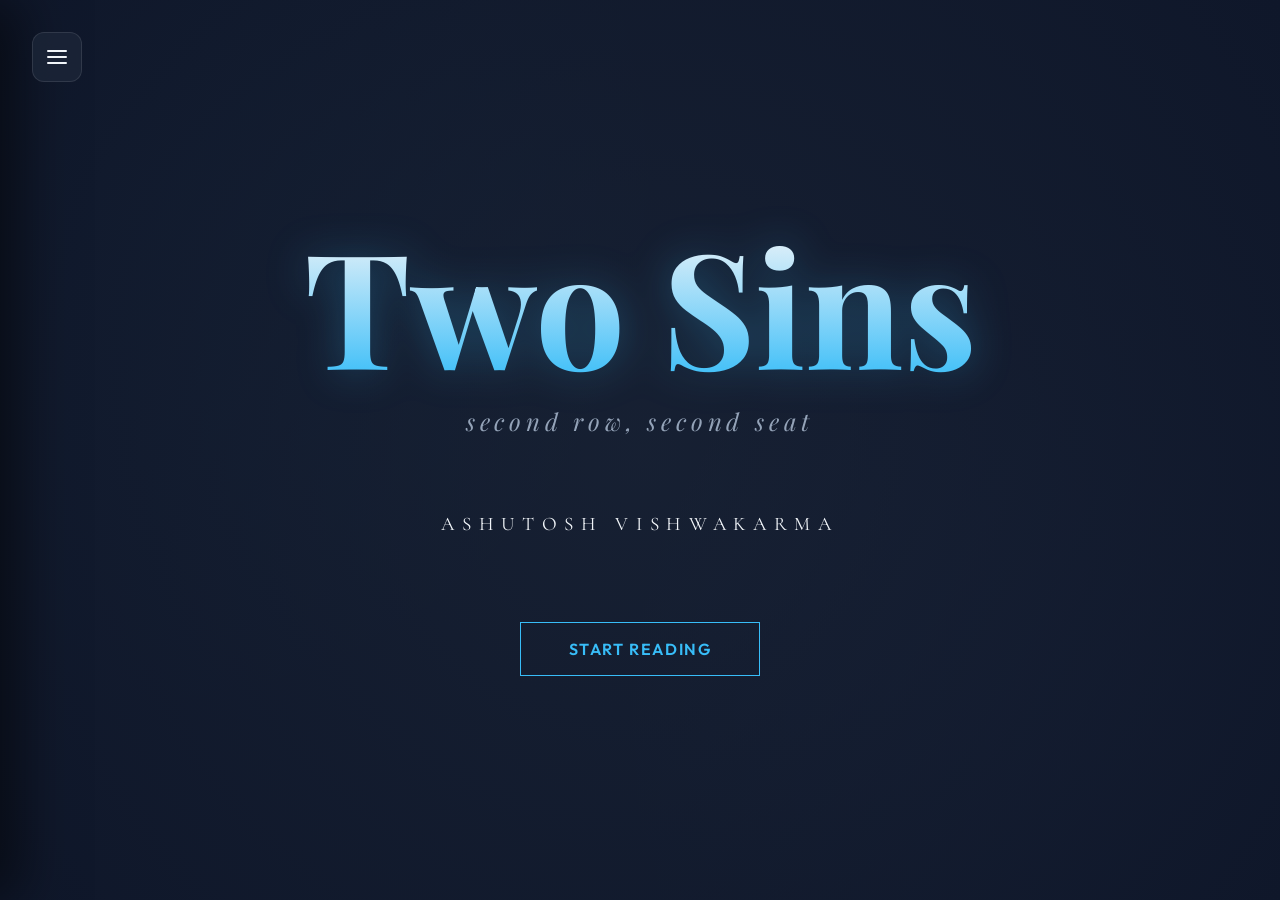
==== commit 499d0adb: "feat: Update book title from '.' to 'Two Sins' across HTML, LaTeX, and JSON metadata, regenerating a" ====
--- a/index.html
+++ b/index.html
@@ -4,7 +4,7 @@
 <head>
   <meta charset="UTF-8">
   <meta name="viewport" content="width=device-width, initial-scale=1.0">
-  <title>. | second row, second seat</title>
+  <title>Two Sins | second row, second seat</title>
   <style>
     @import url('https://fonts.googleapis.com/css2?family=Playfair+Display:ital,wght@0,400;0,700;1,400&family=Cormorant+Garamond:ital,wght@0,300;0,400;0,600;1,400&family=Outfit:wght@300;400;700&display=swap');
 
@@ -70,6 +70,7 @@
       line-height: 1;
       background: linear-gradient(to bottom, var(--text-primary), var(--accent-primary));
       -webkit-background-clip: text;
+      background-clip: text;
       -webkit-text-fill-color: transparent;
       filter: drop-shadow(0 0 20px rgba(56, 189, 248, 0.3));
       animation: fadeInDown 1.2s ease-out;
@@ -141,6 +142,7 @@
       transform: translateX(-100%);
       transition: var(--transition);
       box-shadow: 20px 0 50px rgba(0, 0, 0, 0.5);
+      overflow-y: auto;
     }
 
     #sidebar.open {
@@ -366,7 +368,7 @@
 
     <!-- Cover Page -->
     <div id="cover-page">
-      <h1 class="book-title">.</h1>
+      <h1 class="book-title">Two Sins</h1>
       <p class="book-subtitle">second row, second seat</p>
       <p class="book-author">Ashutosh Vishwakarma</p>
       <button class="start-btn" id="start-reading">START READING</button>
@@ -397,6 +399,8 @@
       const tocList = document.getElementById('toc-list');
       const sidebar = document.getElementById('sidebar');
       const menuToggle = document.getElementById('menu-toggle');
+      const hamburgerIcon = `<svg xmlns="http://www.w3.org/2000/svg" width="24" height="24" viewBox="0 0 24 24" fill="none" stroke="currentColor" stroke-width="2" stroke-linecap="round" stroke-linejoin="round"><line x1="3" y1="12" x2="21" y2="12"></line><line x1="3" y1="6" x2="21" y2="6"></line><line x1="3" y1="18" x2="21" y2="18"></line></svg>`;
+      const closeIcon = `<svg xmlns="http://www.w3.org/2000/svg" width="24" height="24" viewBox="0 0 24 24" fill="none" stroke="currentColor" stroke-width="2" stroke-linecap="round" stroke-linejoin="round"><line x1="18" y1="6" x2="6" y2="18"></line><line x1="6" y1="6" x2="18" y2="18"></line></svg>`;
 
       // Buttons
       const startBtn = document.getElementById('start-reading');
@@ -426,6 +430,7 @@
             currentChapterIndex = index;
             showChapter(index);
             sidebar.classList.remove('open');
+            menuToggle.innerHTML = hamburgerIcon;
           };
           tocList.appendChild(li);
         });
@@ -484,12 +489,14 @@
 
       menuToggle.addEventListener('click', () => {
         sidebar.classList.toggle('open');
+        menuToggle.innerHTML = sidebar.classList.contains('open') ? closeIcon : hamburgerIcon;
       });
 
       // Close sidebar when clicking outside
       document.addEventListener('click', (e) => {
         if (!sidebar.contains(e.target) && !menuToggle.contains(e.target)) {
           sidebar.classList.remove('open');
+          menuToggle.innerHTML = hamburgerIcon;
         }
       });
     });
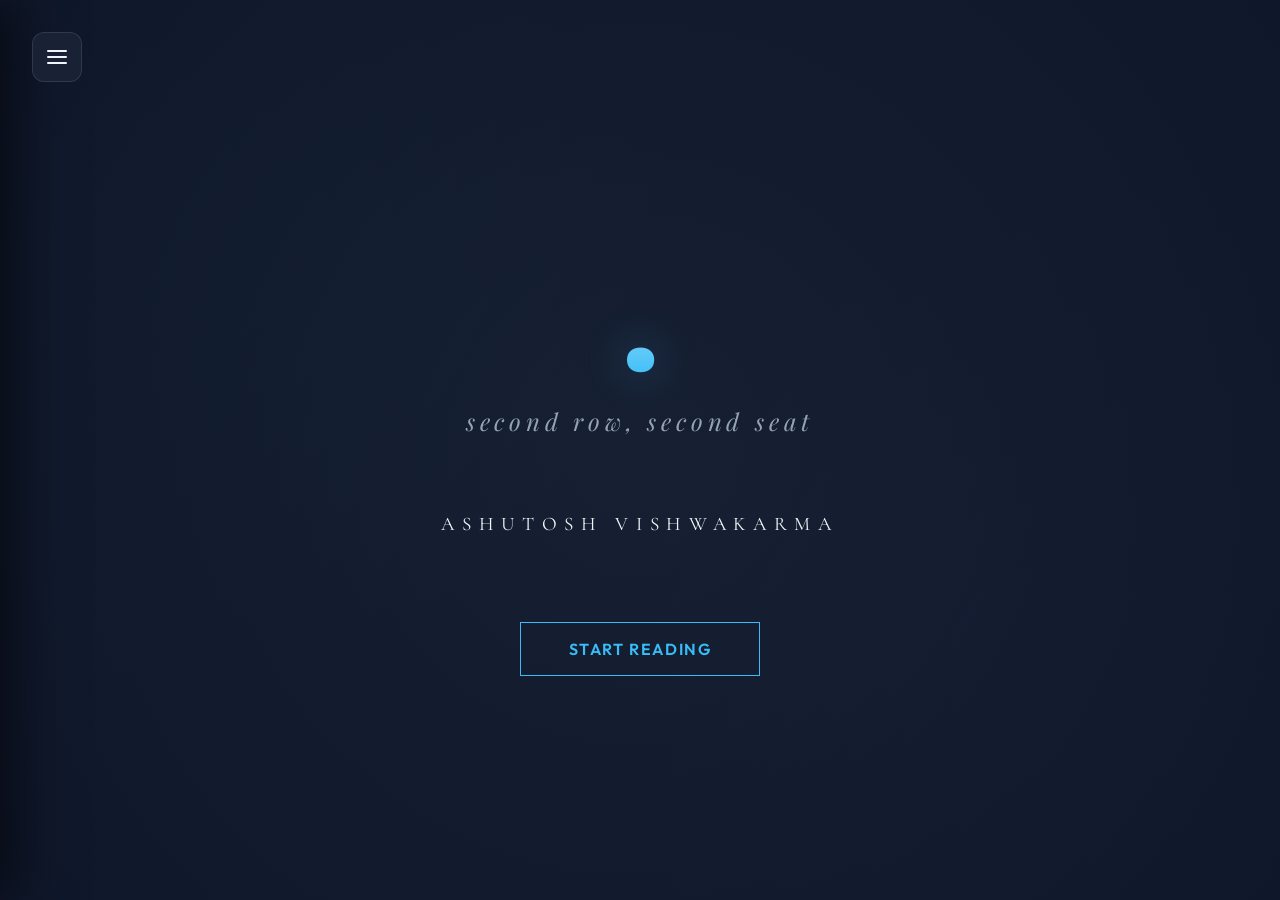
==== commit fe708d65: "feat: rename book title to "." in LaTeX source and HTML cover page" ====
--- a/index.html
+++ b/index.html
@@ -4,7 +4,7 @@
 <head>
   <meta charset="UTF-8">
   <meta name="viewport" content="width=device-width, initial-scale=1.0">
-  <title>Two Sins | second row, second seat</title>
+  <title>[dot] | second row, second seat</title>
   <style>
     @import url('https://fonts.googleapis.com/css2?family=Playfair+Display:ital,wght@0,400;0,700;1,400&family=Cormorant+Garamond:ital,wght@0,300;0,400;0,600;1,400&family=Outfit:wght@300;400;700&display=swap');
 
@@ -368,7 +368,7 @@
 
     <!-- Cover Page -->
     <div id="cover-page">
-      <h1 class="book-title">Two Sins</h1>
+      <h1 class="book-title">.</h1>
       <p class="book-subtitle">second row, second seat</p>
       <p class="book-author">Ashutosh Vishwakarma</p>
       <button class="start-btn" id="start-reading">START READING</button>
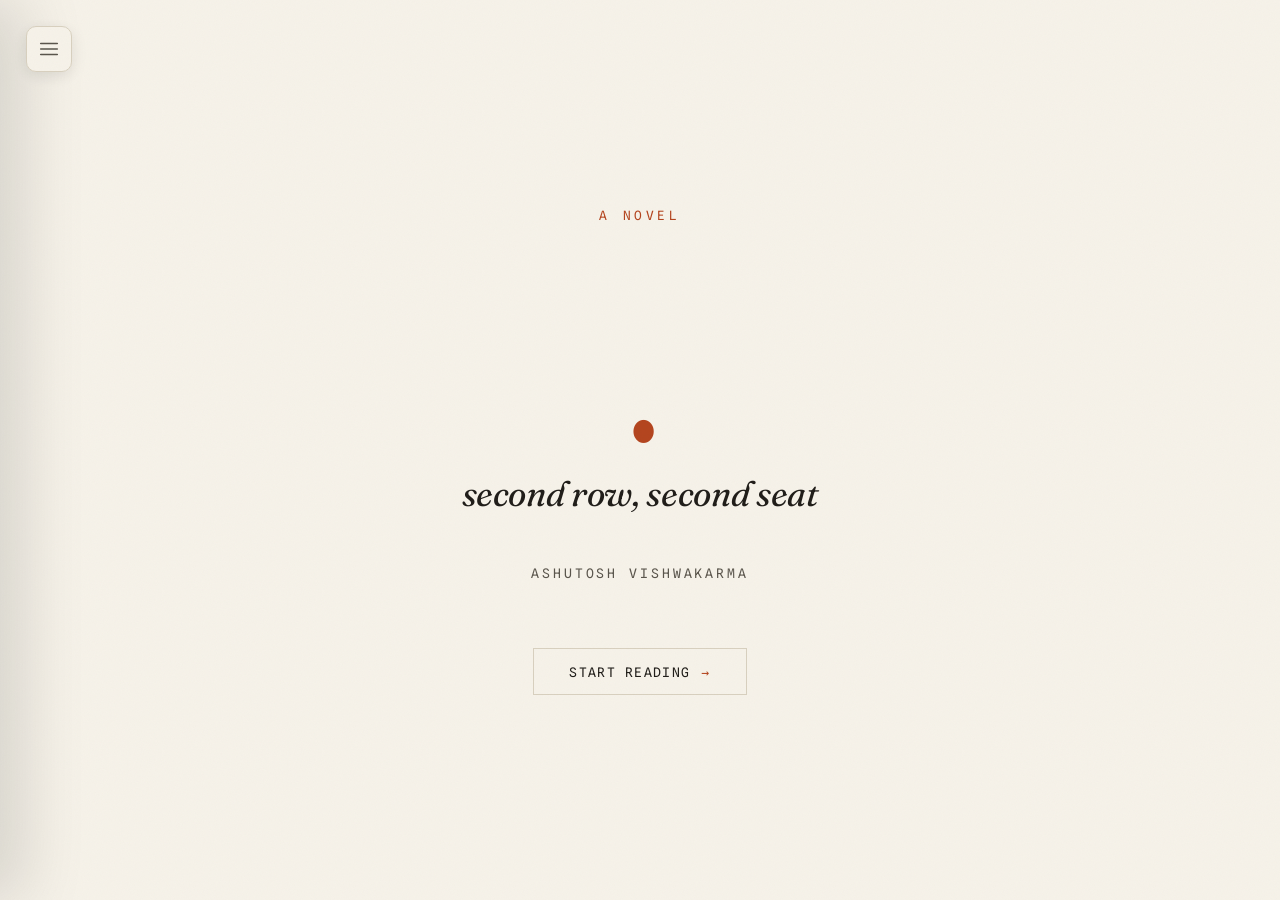
==== commit 7a8b462c: "Restyle reader site to editorial-minimal theme; fix sidebar toggle click" ====
--- a/index.html
+++ b/index.html
@@ -5,121 +5,181 @@
   <meta charset="UTF-8">
   <meta name="viewport" content="width=device-width, initial-scale=1.0">
   <title>[dot] | second row, second seat</title>
+  <meta name="description" content="second row, second seat — a novel by Ashutosh Vishwakarma.">
+  <link rel="preconnect" href="https://fonts.googleapis.com" />
+  <link rel="preconnect" href="https://fonts.gstatic.com" crossorigin />
+  <link
+    href="https://fonts.googleapis.com/css2?family=Fraunces:ital,opsz,wght@0,9..144,300..700;1,9..144,300..600&family=Newsreader:ital,opsz,wght@0,6..72,300..600;1,6..72,400&family=Spline+Sans+Mono:wght@400;500&display=swap"
+    rel="stylesheet" />
   <style>
-    @import url('https://fonts.googleapis.com/css2?family=Playfair+Display:ital,wght@0,400;0,700;1,400&family=Cormorant+Garamond:ital,wght@0,300;0,400;0,600;1,400&family=Outfit:wght@300;400;700&display=swap');
+    /* ════════════════════════════════════════════════════════════════
+       EDITORIAL MINIMAL  —  warm paper, ink, a single terracotta accent
+       ════════════════════════════════════════════════════════════════ */
 
     :root {
-      --bg-color: #0f172a;
-      --card-bg: rgba(30, 41, 59, 0.7);
-      --accent-primary: #38bdf8;
-      --accent-secondary: #818cf8;
-      --text-primary: #f1f5f9;
-      --text-secondary: #94a3b8;
-      --glass-border: rgba(255, 255, 255, 0.1);
-      --font-serif: 'Playfair Display', serif;
-      --font-body: 'Cormorant Garamond', serif;
-      --font-display: 'Outfit', sans-serif;
-      --transition: all 0.4s cubic-bezier(0.4, 0, 0.2, 1);
-    }
-
-    * {
-      margin: 0;
-      padding: 0;
-      box-sizing: border-box;
-    }
+      --paper:      #f6f2e9;
+      --paper-2:    #efe9db;
+      --ink:        #211e1a;
+      --ink-soft:   #5a554c;
+      --ink-faint:  #8a8478;
+      --rule:       #d8d0bf;
+      --accent:     #b4451f;   /* terracotta */
+      --accent-2:   #8a3416;
+
+      --serif: "Fraunces", Georgia, "Times New Roman", serif;
+      --body:  "Newsreader", Georgia, serif;
+      --mono:  "Spline Sans Mono", ui-monospace, "SF Mono", Menlo, monospace;
+
+      --readw: 40rem;
+      --transition: color 0.2s ease, border-color 0.2s ease, background 0.25s ease, transform 0.2s ease;
+    }
+
+    @media (prefers-color-scheme: dark) {
+      :root {
+        --paper:    #1a1815;
+        --paper-2:  #211e1a;
+        --ink:      #ece4d4;
+        --ink-soft: #b3aa98;
+        --ink-faint:#7c7568;
+        --rule:     #38332c;
+        --accent:   #e07a4e;
+        --accent-2: #f0926a;
+      }
+    }
+
+    *,
+    *::before,
+    *::after { box-sizing: border-box; }
+
+    * { margin: 0; padding: 0; }
+
+    html { -webkit-text-size-adjust: 100%; scroll-behavior: smooth; }
+
+    /* ── Warm, thin, palette-matched scrollbars ─────────────────── */
+    html {
+      scrollbar-width: thin;
+      scrollbar-color: var(--rule) transparent;
+    }
+    ::-webkit-scrollbar { width: 11px; height: 11px; }
+    ::-webkit-scrollbar-track { background: transparent; }
+    ::-webkit-scrollbar-thumb {
+      background: var(--rule);
+      border-radius: 999px;
+      border: 3px solid var(--paper);
+      background-clip: padding-box;
+    }
+    ::-webkit-scrollbar-thumb:hover { background: var(--accent); }
 
     body {
-      background-color: var(--bg-color);
-      color: var(--text-primary);
-      font-family: var(--font-body);
-      line-height: 1.8;
+      background: var(--paper);
+      color: var(--ink);
+      font-family: var(--body);
+      font-size: clamp(1.05rem, 0.95rem + 0.4vw, 1.2rem);
+      line-height: 1.7;
+      font-weight: 400;
+      min-height: 100vh;
       overflow-x: hidden;
-      background-image:
-        radial-gradient(circle at 10% 20%, rgba(56, 189, 248, 0.05) 0%, transparent 40%),
-        radial-gradient(circle at 90% 80%, rgba(129, 140, 248, 0.05) 0%, transparent 40%);
+      -webkit-font-smoothing: antialiased;
+      text-rendering: optimizeLegibility;
+      font-optical-sizing: auto;
+    }
+
+    /* film-grain overlay for paper texture */
+    .grain {
+      position: fixed;
+      inset: 0;
+      z-index: 9999;
+      pointer-events: none;
+      opacity: 0.035;
+      mix-blend-mode: multiply;
+      background-image: url("data:image/svg+xml,%3Csvg xmlns='http://www.w3.org/2000/svg' width='160' height='160'%3E%3Cfilter id='n'%3E%3CfeTurbulence type='fractalNoise' baseFrequency='0.85' numOctaves='3' stitchTiles='stitch'/%3E%3C/filter%3E%3Crect width='100%25' height='100%25' filter='url(%23n)'/%3E%3C/svg%3E");
+    }
+    @media (prefers-color-scheme: dark) {
+      .grain { mix-blend-mode: screen; opacity: 0.05; }
+    }
+
+    a { color: inherit; text-decoration: none; }
+    ::selection { background: var(--accent); color: var(--paper); }
+
+    #app { min-height: 100vh; display: flex; flex-direction: column; }
+
+    /* ── Cover Page ───────────────────────────────────────────────── */
+    #cover-page {
       min-height: 100vh;
-    }
-
-    /* App Container */
-    #app {
-      max-width: 100vw;
-      min-height: 100vh;
-      display: flex;
-      flex-direction: column;
-    }
-
-    /* Cover Page */
-    #cover-page {
-      height: 100vh;
       display: flex;
       flex-direction: column;
       justify-content: center;
       align-items: center;
       text-align: center;
       padding: 2rem;
-      background: radial-gradient(circle at center, rgba(30, 41, 59, 0.5) 0%, var(--bg-color) 100%);
       position: relative;
-      z-index: 10;
-    }
-
+    }
+    .cover-inner {
+      display: flex;
+      flex-direction: column;
+      align-items: center;
+    }
+
+    .cover-eyebrow {
+      font-family: var(--mono);
+      font-size: 0.8rem;
+      text-transform: uppercase;
+      letter-spacing: 0.28em;
+      color: var(--accent);
+      margin-bottom: 2rem;
+      animation: rise 0.7s cubic-bezier(0.2, 0.7, 0.2, 1) both;
+    }
     .book-title {
-      font-size: 10rem;
-      font-family: var(--font-serif);
-      font-weight: 700;
-      margin: 0;
-      line-height: 1;
-      background: linear-gradient(to bottom, var(--text-primary), var(--accent-primary));
-      -webkit-background-clip: text;
-      background-clip: text;
-      -webkit-text-fill-color: transparent;
-      filter: drop-shadow(0 0 20px rgba(56, 189, 248, 0.3));
-      animation: fadeInDown 1.2s ease-out;
-    }
-
+      font-family: var(--serif);
+      font-weight: 300;
+      font-size: clamp(7rem, 4rem + 18vw, 16rem);
+      line-height: 0.7;
+      color: var(--accent);
+      letter-spacing: -0.03em;
+      animation: rise 0.8s cubic-bezier(0.2, 0.7, 0.2, 1) 0.06s both;
+    }
     .book-subtitle {
-      font-size: 1.5rem;
-      font-family: var(--font-serif);
+      font-family: var(--serif);
       font-style: italic;
-      color: var(--text-secondary);
-      margin-top: 1rem;
-      letter-spacing: 0.2em;
-      animation: fadeInUp 1.2s ease-out 0.2s both;
-    }
-
+      font-weight: 400;
+      font-size: clamp(1.4rem, 1rem + 1.6vw, 2.2rem);
+      color: var(--ink);
+      margin-top: 1.6rem;
+      letter-spacing: -0.01em;
+      animation: rise 0.7s cubic-bezier(0.2, 0.7, 0.2, 1) 0.14s both;
+    }
     .book-author {
-      font-size: 1.2rem;
-      font-weight: 400;
+      font-family: var(--mono);
+      font-size: 0.82rem;
+      margin-top: 2.4rem;
+      text-transform: uppercase;
+      letter-spacing: 0.22em;
+      color: var(--ink-soft);
+      animation: rise 0.7s cubic-bezier(0.2, 0.7, 0.2, 1) 0.2s both;
+    }
+
+    .start-btn {
       margin-top: 4rem;
+      padding: 0.9rem 2.2rem;
+      background: transparent;
+      border: 1px solid var(--rule);
+      color: var(--ink);
+      font-family: var(--mono);
+      font-size: 0.82rem;
       text-transform: uppercase;
-      letter-spacing: 0.4em;
-      color: var(--text-primary);
-      animation: fadeInUp 1.2s ease-out 0.4s both;
-    }
-
-    .start-btn {
-      margin-top: 5rem;
-      padding: 1rem 3rem;
-      background: transparent;
-      border: 1px solid var(--accent-primary);
-      color: var(--accent-primary);
-      font-family: var(--font-display);
-      font-weight: 600;
-      font-size: 1rem;
       letter-spacing: 0.1em;
       cursor: pointer;
       transition: var(--transition);
-      position: relative;
-      overflow: hidden;
-      animation: fadeIn 2s ease-out 0.8s both;
-    }
-
-    .start-btn:hover {
-      background: var(--accent-primary);
-      color: var(--bg-color);
-      box-shadow: 0 0 40px rgba(56, 189, 248, 0.4);
-    }
-
-    /* Reader View */
+      display: inline-flex;
+      align-items: center;
+      gap: 0.7rem;
+      animation: rise 0.7s cubic-bezier(0.2, 0.7, 0.2, 1) 0.28s both;
+    }
+    .start-btn span { color: var(--accent); display: inline-block; transition: transform 0.2s ease; }
+    .start-btn:hover { border-color: var(--accent); color: var(--accent); }
+    .start-btn:hover span { transform: translateX(3px); }
+
+    /* ── Reader View ──────────────────────────────────────────────── */
     #reader-view {
       display: none;
       flex: 1;
@@ -127,231 +187,206 @@
       position: relative;
     }
 
-    /* Navigation Sidebar (TOC) */
+    /* ── TOC Sidebar ──────────────────────────────────────────────── */
     #sidebar {
       position: fixed;
       left: 0;
       top: 0;
-      width: 300px;
+      width: 320px;
+      max-width: 85vw;
       height: 100vh;
-      background: var(--card-bg);
-      backdrop-filter: blur(12px);
-      border-right: 1px solid var(--glass-border);
+      background: var(--paper);
+      border-right: 1px solid var(--rule);
       padding: 6rem 2rem 2rem 2rem;
       z-index: 100;
       transform: translateX(-100%);
+      transition: transform 0.4s cubic-bezier(0.4, 0, 0.2, 1);
+      box-shadow: 24px 0 60px rgba(0, 0, 0, 0.12);
+      overflow-y: auto;
+    }
+    #sidebar.open { transform: translateX(0); }
+
+    .toc-header {
+      font-family: var(--mono);
+      font-size: 0.72rem;
+      text-transform: uppercase;
+      letter-spacing: 0.16em;
+      color: var(--ink-faint);
+      margin-bottom: 1.6rem;
+      padding-bottom: 1rem;
+      border-bottom: 1px solid var(--rule);
+    }
+    .toc-list { list-style: none; }
+    .toc-item {
+      display: flex;
+      align-items: baseline;
+      gap: 0.7rem;
+      margin-bottom: 0.3rem;
+      cursor: pointer;
+      color: var(--ink-soft);
       transition: var(--transition);
-      box-shadow: 20px 0 50px rgba(0, 0, 0, 0.5);
-      overflow-y: auto;
-    }
-
-    #sidebar.open {
-      transform: translateX(0);
-    }
-
-    .toc-header {
-      font-family: var(--font-display);
-      font-size: 1.5rem;
-      margin-bottom: 2rem;
-      color: var(--accent-primary);
-    }
-
-    .toc-list {
-      list-style: none;
-    }
-
-    .toc-item {
-      margin-bottom: 1rem;
-      cursor: pointer;
-      color: var(--text-secondary);
-      transition: var(--transition);
-      padding: 0.5rem 1rem;
-      border-radius: 8px;
-    }
-
+      padding: 0.55rem 0.6rem;
+      border-radius: 6px;
+      border-left: 2px solid transparent;
+    }
+    .toc-num {
+      font-family: var(--mono);
+      font-size: 0.72rem;
+      color: var(--ink-faint);
+      flex: none;
+    }
+    .toc-title {
+      font-family: var(--serif);
+      font-size: 1.05rem;
+      line-height: 1.3;
+    }
     .toc-item:hover,
     .toc-item.active {
-      color: var(--accent-primary);
-      background: rgba(56, 189, 248, 0.1);
-      padding-left: 1.5rem;
-      border-left: 2px solid var(--accent-primary);
-    }
-
-    /* Content Container */
+      color: var(--ink);
+      background: var(--paper-2);
+      border-left-color: var(--accent);
+    }
+    .toc-item:hover .toc-num,
+    .toc-item.active .toc-num { color: var(--accent); }
+
+    /* ── Content ──────────────────────────────────────────────────── */
     #content-container {
-      max-width: 800px;
+      max-width: var(--readw);
       margin: 0 auto;
-      padding: 4rem 1rem;
-      animation: fadeIn 0.8s ease-out;
-    }
-
+      padding: 5rem 0 6rem;
+      animation: fadeIn 0.6s ease-out;
+    }
+
+    .chapter-eyebrow {
+      font-family: var(--mono);
+      font-size: 0.72rem;
+      text-transform: uppercase;
+      letter-spacing: 0.16em;
+      color: var(--accent);
+      text-align: center;
+      margin-bottom: 1.2rem;
+    }
     .chapter-title {
-      font-family: var(--font-serif);
-      font-size: 3rem;
-      margin-bottom: 4rem;
+      font-family: var(--serif);
+      font-weight: 400;
+      font-size: clamp(2.2rem, 1.4rem + 3.5vw, 3.6rem);
+      line-height: 1.05;
+      letter-spacing: -0.025em;
       text-align: center;
+      margin-bottom: 3.5rem;
+    }
+    .chapter-title::after {
+      content: "";
+      display: block;
+      width: 3rem;
+      height: 1px;
+      background: var(--accent);
+      margin: 1.6rem auto 0;
     }
 
     .paragraph {
-      font-size: 1.4rem;
-      margin-bottom: 2.5rem;
-      color: var(--text-primary);
+      font-size: 1.18rem;
+      line-height: 1.8;
+      margin-bottom: 1.5rem;
+      color: var(--ink);
       text-align: justify;
-      opacity: 0.95;
-      font-weight: 300;
-      letter-spacing: 0.01em;
       hyphens: auto;
     }
 
-    .dropcap {
+    /* drop cap on the first paragraph */
+    #content-container .paragraph:first-of-type::first-letter {
+      font-family: var(--serif);
+      font-weight: 500;
       float: left;
-      font-family: var(--font-serif);
-      font-size: 5rem;
-      line-height: 0.7;
-      padding: 0.8rem 0.8rem 0 0;
-      color: var(--accent-primary);
-      font-weight: 700;
-    }
-
-    /* Bottom Nav */
+      font-size: 3.8rem;
+      line-height: 0.72;
+      padding: 0.1rem 0.6rem 0 0;
+      color: var(--accent);
+    }
+
+    /* ── Bottom Nav ───────────────────────────────────────────────── */
     .bottom-nav {
       position: fixed;
-      bottom: 2rem;
+      bottom: 1.6rem;
       left: 50%;
       transform: translateX(-50%);
       display: flex;
-      gap: 1rem;
-      background: var(--card-bg);
-      backdrop-filter: blur(12px);
-      padding: 0.8rem 1.5rem;
-      border-radius: 50px;
-      border: 1px solid var(--glass-border);
+      align-items: center;
+      gap: 0.5rem;
+      background: var(--paper);
+      padding: 0.5rem 0.7rem;
+      border-radius: 999px;
+      border: 1px solid var(--rule);
+      box-shadow: 0 6px 22px rgba(0, 0, 0, 0.12);
       z-index: 50;
     }
-
     .nav-btn {
       background: transparent;
       border: none;
-      color: var(--text-secondary);
+      color: var(--ink-soft);
       cursor: pointer;
-      font-family: var(--font-display);
-      font-size: 0.9rem;
+      font-family: var(--mono);
+      font-size: 0.74rem;
+      text-transform: uppercase;
+      letter-spacing: 0.08em;
+      padding: 0.4rem 1rem;
+      border-radius: 999px;
       transition: var(--transition);
     }
-
-    .nav-btn:hover {
-      color: var(--accent-primary);
-    }
-
-    .nav-btn:disabled {
-      opacity: 0.3;
-      cursor: not-allowed;
-    }
-
-    /* Menu Toggle */
+    .nav-btn:hover:not(:disabled) { color: var(--accent); background: var(--paper-2); }
+    .nav-btn:disabled { opacity: 0.3; cursor: not-allowed; }
+    .nav-divider { width: 1px; height: 1.1rem; background: var(--rule); }
+
+    /* ── Menu Toggle ──────────────────────────────────────────────── */
     .menu-toggle {
       position: fixed;
-      top: 2rem;
-      left: 2rem;
+      top: 1.6rem;
+      left: 1.6rem;
       z-index: 110;
-      background: var(--card-bg);
-      backdrop-filter: blur(12px);
-      border: 1px solid var(--glass-border);
-      width: 50px;
-      height: 50px;
-      border-radius: 12px;
+      background: var(--paper);
+      border: 1px solid var(--rule);
+      width: 46px;
+      height: 46px;
+      border-radius: 10px;
       display: flex;
       justify-content: center;
       align-items: center;
       cursor: pointer;
-      color: var(--text-primary);
+      color: var(--ink-soft);
+      box-shadow: 0 4px 16px rgba(0, 0, 0, 0.1);
       transition: var(--transition);
     }
-
-    .menu-toggle:hover {
-      background: rgba(255, 255, 255, 0.1);
-      transform: scale(1.05);
-    }
-
-    /* Animations */
+    .menu-toggle:hover { color: var(--accent); border-color: var(--accent); }
+
+    /* ── Animations ───────────────────────────────────────────────── */
     @keyframes fadeIn {
-      from {
-        opacity: 0;
-      }
-
-      to {
-        opacity: 1;
-      }
-    }
-
-    @keyframes fadeInDown {
-      from {
-        opacity: 0;
-        transform: translateY(-30px);
-      }
-
-      to {
-        opacity: 1;
-        transform: translateY(0);
-      }
-    }
-
-    @keyframes fadeInUp {
-      from {
-        opacity: 0;
-        transform: translateY(30px);
-      }
-
-      to {
-        opacity: 1;
-        transform: translateY(0);
-      }
-    }
-
-    /* Scrollbar */
-    ::-webkit-scrollbar {
-      width: 6px;
-    }
-
-    ::-webkit-scrollbar-track {
-      background: var(--bg-color);
-    }
-
-    ::-webkit-scrollbar-thumb {
-      background: var(--glass-border);
-      border-radius: 10px;
-    }
-
-    ::-webkit-scrollbar-thumb:hover {
-      background: var(--accent-primary);
+      from { opacity: 0; }
+      to   { opacity: 1; }
+    }
+    @keyframes rise {
+      from { opacity: 0; transform: translateY(1.2rem); }
+      to   { opacity: 1; transform: translateY(0); }
+    }
+    @media (prefers-reduced-motion: reduce) {
+      *, *::before, *::after { animation: none !important; transition: none !important; }
     }
 
     @media (max-width: 768px) {
-      .book-title {
-        font-size: 6rem;
-      }
-
-      .book-subtitle {
-        font-size: 1.1rem;
-      }
-
-      #content-container {
-        padding: 4rem 2rem;
-      }
-
-      .chapter-title {
-        font-size: 2.2rem;
-      }
+      #reader-view { padding: 1rem; }
+      #content-container { padding: 4.5rem 0 6rem; }
+      .paragraph { text-align: left; }
     }
   </style>
 </head>
 
 <body>
+  <div class="grain" aria-hidden="true"></div>
+
   <div id="app">
     <!-- Menu Toggle -->
-    <div class="menu-toggle" id="menu-toggle">
-      <svg xmlns="http://www.w3.org/2000/svg" width="24" height="24" viewBox="0 0 24 24" fill="none"
-        stroke="currentColor" stroke-width="2" stroke-linecap="round" stroke-linejoin="round">
+    <div class="menu-toggle" id="menu-toggle" aria-label="Chapters">
+      <svg xmlns="http://www.w3.org/2000/svg" width="22" height="22" viewBox="0 0 24 24" fill="none"
+        stroke="currentColor" stroke-width="1.75" stroke-linecap="round" stroke-linejoin="round">
         <line x1="3" y1="12" x2="21" y2="12"></line>
         <line x1="3" y1="6" x2="21" y2="6"></line>
         <line x1="3" y1="18" x2="21" y2="18"></line>
@@ -360,7 +395,7 @@
 
     <!-- TOC Sidebar -->
     <div id="sidebar">
-      <h2 class="toc-header">Chapters</h2>
+      <h2 class="toc-header">Contents</h2>
       <ul id="toc-list" class="toc-list">
         <!-- TOC items will be injected here -->
       </ul>
@@ -368,10 +403,13 @@
 
     <!-- Cover Page -->
     <div id="cover-page">
-      <h1 class="book-title">.</h1>
-      <p class="book-subtitle">second row, second seat</p>
-      <p class="book-author">Ashutosh Vishwakarma</p>
-      <button class="start-btn" id="start-reading">START READING</button>
+      <div class="cover-inner">
+        <p class="cover-eyebrow">A Novel</p>
+        <h1 class="book-title">.</h1>
+        <p class="book-subtitle">second row, second seat</p>
+        <p class="book-author">Ashutosh Vishwakarma</p>
+        <button class="start-btn" id="start-reading">Start Reading <span>&rarr;</span></button>
+      </div>
     </div>
 
     <!-- Reader View -->
@@ -382,8 +420,9 @@
 
       <!-- Bottom Navigation -->
       <div class="bottom-nav">
-        <button class="nav-btn" id="prev-ch">PREVIOUS</button>
-        <button class="nav-btn" id="next-ch">NEXT</button>
+        <button class="nav-btn" id="prev-ch">&larr; Previous</button>
+        <div class="nav-divider"></div>
+        <button class="nav-btn" id="next-ch">Next &rarr;</button>
       </div>
     </div>
   </div>
@@ -399,8 +438,8 @@
       const tocList = document.getElementById('toc-list');
       const sidebar = document.getElementById('sidebar');
       const menuToggle = document.getElementById('menu-toggle');
-      const hamburgerIcon = `<svg xmlns="http://www.w3.org/2000/svg" width="24" height="24" viewBox="0 0 24 24" fill="none" stroke="currentColor" stroke-width="2" stroke-linecap="round" stroke-linejoin="round"><line x1="3" y1="12" x2="21" y2="12"></line><line x1="3" y1="6" x2="21" y2="6"></line><line x1="3" y1="18" x2="21" y2="18"></line></svg>`;
-      const closeIcon = `<svg xmlns="http://www.w3.org/2000/svg" width="24" height="24" viewBox="0 0 24 24" fill="none" stroke="currentColor" stroke-width="2" stroke-linecap="round" stroke-linejoin="round"><line x1="18" y1="6" x2="6" y2="18"></line><line x1="6" y1="6" x2="18" y2="18"></line></svg>`;
+      const hamburgerIcon = `<svg xmlns="http://www.w3.org/2000/svg" width="22" height="22" viewBox="0 0 24 24" fill="none" stroke="currentColor" stroke-width="1.75" stroke-linecap="round" stroke-linejoin="round"><line x1="3" y1="12" x2="21" y2="12"></line><line x1="3" y1="6" x2="21" y2="6"></line><line x1="3" y1="18" x2="21" y2="18"></line></svg>`;
+      const closeIcon = `<svg xmlns="http://www.w3.org/2000/svg" width="22" height="22" viewBox="0 0 24 24" fill="none" stroke="currentColor" stroke-width="1.75" stroke-linecap="round" stroke-linejoin="round"><line x1="18" y1="6" x2="6" y2="18"></line><line x1="6" y1="6" x2="18" y2="18"></line></svg>`;
 
       // Buttons
       const startBtn = document.getElementById('start-reading');
@@ -425,7 +464,7 @@
         bookData.chapters.forEach((chapter, index) => {
           const li = document.createElement('li');
           li.className = 'toc-item';
-          li.textContent = `${index + 1}. ${chapter.title}`;
+          li.innerHTML = `<span class="toc-num">${String(index + 1).padStart(2, '0')}</span><span class="toc-title">${chapter.title}</span>`;
           li.onclick = () => {
             currentChapterIndex = index;
             showChapter(index);
@@ -445,7 +484,8 @@
         readerView.style.display = 'flex';
 
         // Render content
-        let html = `<h2 class="chapter-title">${chapter.title}</h2>`;
+        let html = `<p class="chapter-eyebrow">Chapter ${index + 1}</p>`;
+        html += `<h2 class="chapter-title">${chapter.title}</h2>`;
         chapter.paragraphs.forEach(para => {
           html += `<p class="paragraph">${para}</p>`;
         });
@@ -487,7 +527,12 @@
         }
       });
 
-      menuToggle.addEventListener('click', () => {
+      menuToggle.addEventListener('click', (e) => {
+        // Stop this click from reaching the document "click outside" handler.
+        // Without it, swapping menuToggle.innerHTML below detaches the clicked
+        // icon from the DOM, so the outside-click check no longer sees the
+        // target inside menuToggle and immediately closes the sidebar again.
+        e.stopPropagation();
         sidebar.classList.toggle('open');
         menuToggle.innerHTML = sidebar.classList.contains('open') ? closeIcon : hamburgerIcon;
       });
@@ -503,4 +548,4 @@
   </script>
 </body>
 
-</html>+</html>
